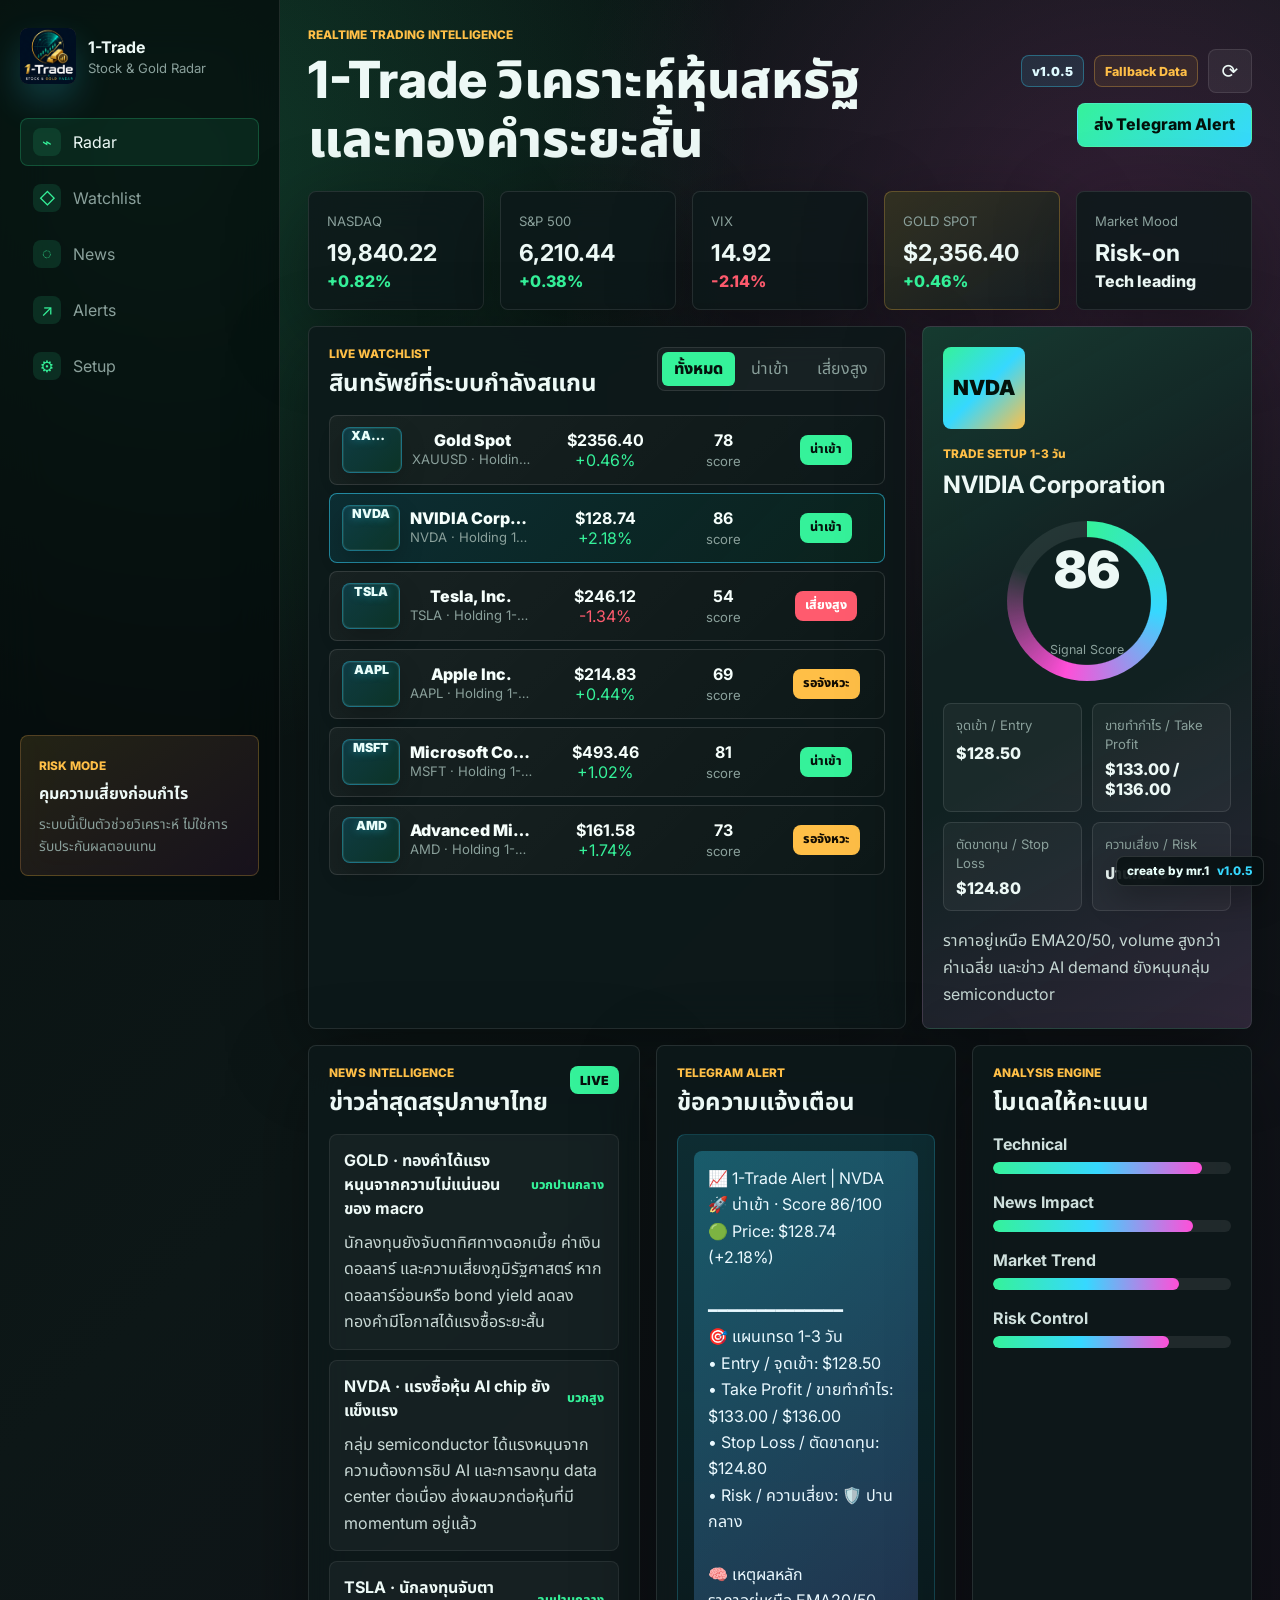
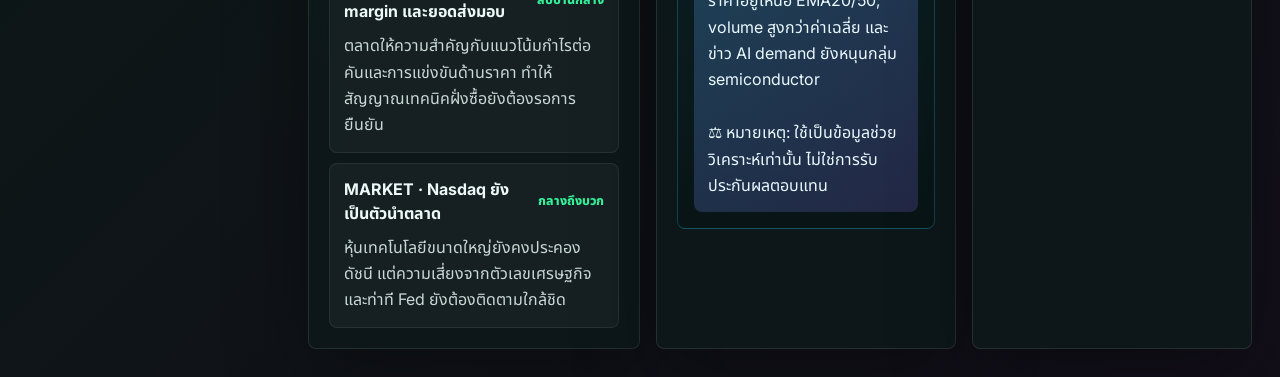
==== index.html @ d7522ea1 "Polish production telegram alerts" ====
<!doctype html>
<html lang="th">
  <head>
    <meta charset="utf-8">
    <meta name="viewport" content="width=device-width, initial-scale=1, viewport-fit=cover">
    <meta name="theme-color" content="#07100f">
    <meta name="apple-mobile-web-app-capable" content="yes">
    <meta name="apple-mobile-web-app-title" content="1-Trade">
    <meta name="apple-mobile-web-app-status-bar-style" content="black-translucent">
    <title>1-Trade Radar</title>
    <link rel="preconnect" href="https://fonts.googleapis.com">
    <link rel="preconnect" href="https://fonts.gstatic.com" crossorigin>
    <link href="https://fonts.googleapis.com/css2?family=Inter:wght@400;500;600;700;800&family=Noto+Sans+Thai:wght@400;500;600;700;800&display=swap" rel="stylesheet">
    <link rel="icon" type="image/png" href="./assets/1-trade-logo.png">
    <link rel="apple-touch-icon" href="./assets/1-trade-logo.png">
    <link rel="manifest" href="./manifest.webmanifest">
    <link rel="stylesheet" href="./styles.css">
  </head>
  <body>
    <div class="app-shell">
      <aside class="sidebar" aria-label="Main navigation">
        <div class="brand">
          <div class="brand-mark">
            <img src="./assets/1-trade-logo.png" alt="1-Trade Stock & Gold Radar logo">
          </div>
          <div>
            <strong>1-Trade</strong>
            <span>Stock & Gold Radar</span>
          </div>
        </div>

        <nav class="nav-list">
          <button class="nav-item active" type="button" title="Radar">
            <span class="nav-icon">⌁</span>
            <span>Radar</span>
          </button>
          <button class="nav-item" type="button" title="Watchlist">
            <span class="nav-icon">◇</span>
            <span>Watchlist</span>
          </button>
          <button class="nav-item" type="button" title="News">
            <span class="nav-icon">◌</span>
            <span>News</span>
          </button>
          <button class="nav-item" type="button" title="Telegram">
            <span class="nav-icon">↗</span>
            <span>Alerts</span>
          </button>
          <a class="nav-item" href="./settings.html" title="Backend Setup">
            <span class="nav-icon">⚙</span>
            <span>Setup</span>
          </a>
        </nav>

        <section class="risk-box" aria-label="Risk notice">
          <span>Risk Mode</span>
          <strong>คุมความเสี่ยงก่อนกำไร</strong>
          <p>ระบบนี้เป็นตัวช่วยวิเคราะห์ ไม่ใช่การรับประกันผลตอบแทน</p>
        </section>
      </aside>

      <main class="dashboard">
        <header class="topbar">
          <div>
            <p class="eyebrow">Realtime Trading Intelligence</p>
            <h1>1-Trade วิเคราะห์หุ้นสหรัฐและทองคำระยะสั้น</h1>
          </div>
          <div class="top-actions">
            <span class="version-pill" data-app-version>v1.0.5</span>
            <span class="data-mode" id="dataModeBadge">Loading Data</span>
            <button id="refreshButton" class="icon-button" type="button" title="รีเฟรชข้อมูล">⟳</button>
            <button id="telegramButton" class="primary-button" type="button">ส่ง Telegram Alert</button>
          </div>
        </header>

        <section class="market-strip" aria-label="Market overview">
          <article>
            <span>NASDAQ</span>
            <strong id="nasdaqValue">19,840.22</strong>
            <em class="up" id="nasdaqChange">+0.82%</em>
          </article>
          <article>
            <span>S&P 500</span>
            <strong id="spValue">6,210.44</strong>
            <em class="up" id="spChange">+0.38%</em>
          </article>
          <article>
            <span>VIX</span>
            <strong id="vixValue">14.92</strong>
            <em class="down" id="vixChange">-2.14%</em>
          </article>
          <article class="gold-card">
            <span>GOLD SPOT</span>
            <strong id="goldValue">$2,356.40</strong>
            <em class="up" id="goldChange">+0.46%</em>
          </article>
          <article>
            <span>Market Mood</span>
            <strong id="moodValue">Risk-on</strong>
            <em id="moodChange">Tech leading</em>
          </article>
        </section>

        <section class="workspace-grid">
          <section class="watch-panel" aria-label="US stock and gold watchlist">
            <div class="panel-heading">
              <div>
                <p class="eyebrow">Live Watchlist</p>
                <h2>สินทรัพย์ที่ระบบกำลังสแกน</h2>
              </div>
              <div class="segmented" role="group" aria-label="Filter stocks">
                <button class="active" type="button" data-filter="all">ทั้งหมด</button>
                <button type="button" data-filter="buy">น่าเข้า</button>
                <button type="button" data-filter="risk">เสี่ยงสูง</button>
              </div>
            </div>
            <div class="stock-table" id="stockTable"></div>
          </section>

          <aside class="signal-panel" aria-label="Selected trade setup">
            <div class="ticker-orb" id="selectedTicker">NVDA</div>
            <p class="eyebrow">Trade Setup 1-3 วัน</p>
            <h2 id="selectedName">NVIDIA Corporation</h2>
            <div class="score-ring" aria-label="Signal score">
              <span id="scoreValue">86</span>
              <small>Signal Score</small>
            </div>
            <dl class="setup-grid">
              <div>
                <dt>จุดเข้า / Entry</dt>
                <dd id="entryValue">$128.50</dd>
              </div>
              <div>
                <dt>ขายทำกำไร / Take Profit</dt>
                <dd id="targetValue">$133.00 / $136.00</dd>
              </div>
              <div>
                <dt>ตัดขาดทุน / Stop Loss</dt>
                <dd id="stopValue">$124.80</dd>
              </div>
              <div>
                <dt>ความเสี่ยง / Risk</dt>
                <dd id="riskValue">ปานกลาง</dd>
              </div>
            </dl>
            <p class="setup-reason" id="setupReason">ราคาอยู่เหนือ EMA20/50, volume สูงกว่าค่าเฉลี่ย และข่าว AI demand ยังหนุนกลุ่ม semiconductor</p>
          </aside>
        </section>

        <section class="insight-grid">
          <section class="news-panel" aria-label="Thai market news">
            <div class="panel-heading">
              <div>
                <p class="eyebrow">News Intelligence</p>
                <h2>ข่าวล่าสุดสรุปภาษาไทย</h2>
              </div>
              <span class="live-pill">LIVE</span>
            </div>
            <div id="newsFeed" class="news-feed"></div>
          </section>

          <section class="alert-panel" aria-label="Telegram alert preview">
            <div class="panel-heading">
              <div>
                <p class="eyebrow">Telegram Alert</p>
                <h2>ข้อความแจ้งเตือน</h2>
              </div>
            </div>
            <div class="phone-frame">
              <div class="telegram-bubble" id="telegramPreview"></div>
            </div>
          </section>

          <section class="engine-panel" aria-label="Analysis engine">
            <div class="panel-heading">
              <div>
                <p class="eyebrow">Analysis Engine</p>
                <h2>โมเดลให้คะแนน</h2>
              </div>
            </div>
            <div class="engine-bars">
              <label>
                Technical
                <span><i id="technicalBar"></i></span>
              </label>
              <label>
                News Impact
                <span><i id="newsBar"></i></span>
              </label>
              <label>
                Market Trend
                <span><i id="marketBar"></i></span>
              </label>
              <label>
                Risk Control
                <span><i id="riskBar"></i></span>
              </label>
            </div>
          </section>
        </section>

      </main>
    </div>

    <div class="toast" id="toast" role="status" aria-live="polite"></div>
    <div class="creator-credit" aria-label="System credit">
      <span data-created-by>create by mr.1</span>
      <span data-app-version>v1.0.5</span>
    </div>
    <script src="./system-meta.js"></script>
    <script src="./app.js"></script>
  </body>
</html>
---- styles.css ----
:root {
  --bg: #07100f;
  --panel: rgba(13, 25, 26, 0.86);
  --panel-strong: rgba(18, 34, 35, 0.94);
  --line: rgba(255, 255, 255, 0.1);
  --text: #edf9f6;
  --muted: #8aa09b;
  --green: #35f29a;
  --red: #ff5b6e;
  --amber: #ffbf47;
  --cyan: #36d8ff;
  --pink: #ff4fd8;
  --violet: #8d72ff;
  --orange: #ff7a45;
  --shadow: 0 24px 80px rgba(0, 0, 0, 0.38);
}

* {
  box-sizing: border-box;
}

html {
  min-height: 100%;
  background: var(--bg);
}

body {
  min-height: 100vh;
  margin: 0;
  padding-bottom: env(safe-area-inset-bottom);
  color: var(--text);
  font-family: "Inter", "Noto Sans Thai", system-ui, sans-serif;
  background:
    radial-gradient(circle at 12% 8%, rgba(53, 242, 154, 0.18), transparent 28%),
    radial-gradient(circle at 88% 12%, rgba(255, 79, 216, 0.16), transparent 28%),
    linear-gradient(135deg, #07100f 0%, #0d1717 45%, #130f1a 100%);
}

button {
  font: inherit;
}

.app-shell {
  display: grid;
  grid-template-columns: 280px minmax(0, 1fr);
  min-height: 100vh;
}

.sidebar {
  position: sticky;
  top: 0;
  height: 100vh;
  padding: 28px 20px;
  border-right: 1px solid var(--line);
  background: rgba(5, 12, 12, 0.72);
  backdrop-filter: blur(22px);
}

.brand {
  display: flex;
  align-items: center;
  gap: 12px;
  margin-bottom: 34px;
}

.brand-mark {
  display: block;
  width: 56px;
  height: 56px;
  border-radius: 8px;
  overflow: hidden;
  background: #001329;
  box-shadow: 0 16px 35px rgba(54, 216, 255, 0.2), inset 0 0 0 1px rgba(255, 191, 71, 0.25);
}

.brand-mark img {
  display: block;
  width: 100%;
  height: 100%;
  object-fit: cover;
  transform: scale(1.22);
}

.brand > div:not(.brand-mark) strong,
.brand > div:not(.brand-mark) span {
  display: block;
}

.brand > div:not(.brand-mark) span {
  margin-top: 3px;
  color: var(--muted);
  font-size: 0.82rem;
}

.nav-list {
  display: grid;
  gap: 8px;
}

.nav-item {
  display: flex;
  align-items: center;
  gap: 12px;
  width: 100%;
  min-height: 48px;
  padding: 0 12px;
  border: 1px solid transparent;
  border-radius: 8px;
  color: var(--muted);
  background: transparent;
  cursor: pointer;
  text-decoration: none;
}

.nav-item.active,
.nav-item:hover {
  color: var(--text);
  border-color: rgba(53, 242, 154, 0.22);
  background: rgba(53, 242, 154, 0.08);
}

.nav-icon {
  display: grid;
  place-items: center;
  width: 28px;
  height: 28px;
  border-radius: 8px;
  color: var(--green);
  background: rgba(53, 242, 154, 0.12);
}

.risk-box {
  position: absolute;
  left: 20px;
  right: 20px;
  bottom: 24px;
  padding: 18px;
  border: 1px solid rgba(255, 191, 71, 0.24);
  border-radius: 8px;
  background: linear-gradient(145deg, rgba(255, 191, 71, 0.12), rgba(255, 79, 216, 0.08));
}

.risk-box span,
.eyebrow {
  color: var(--amber);
  font-size: 0.74rem;
  font-weight: 800;
  letter-spacing: 0;
  text-transform: uppercase;
}

.risk-box strong {
  display: block;
  margin: 8px 0;
}

.risk-box p {
  margin: 0;
  color: var(--muted);
  font-size: 0.86rem;
  line-height: 1.55;
}

.dashboard {
  padding: 28px;
  padding-bottom: calc(28px + env(safe-area-inset-bottom));
}

.topbar {
  display: flex;
  align-items: center;
  justify-content: space-between;
  gap: 20px;
  margin-bottom: 22px;
}

.topbar h1,
.panel-heading h2,
.signal-panel h2 {
  margin: 0;
  line-height: 1.16;
}

.topbar h1 {
  max-width: 780px;
  font-size: clamp(1.7rem, 4vw, 3.4rem);
  font-weight: 800;
}

.eyebrow {
  margin: 0 0 8px;
}

.top-actions {
  display: flex;
  align-items: center;
  gap: 10px;
  flex-wrap: wrap;
  justify-content: flex-end;
}

.icon-button,
.primary-button,
.ghost-button {
  min-height: 44px;
  border: 1px solid var(--line);
  border-radius: 8px;
  color: var(--text);
  background: rgba(255, 255, 255, 0.06);
  cursor: pointer;
}

.icon-button {
  width: 44px;
  font-size: 1.25rem;
}

.primary-button {
  display: inline-flex;
  align-items: center;
  justify-content: center;
  padding: 0 16px;
  color: #03110b;
  font-weight: 800;
  background: linear-gradient(135deg, var(--green), var(--cyan));
  text-decoration: none;
}

.ghost-button {
  padding: 0 14px;
}

.ghost-button:hover {
  border-color: rgba(54, 216, 255, 0.35);
  background: rgba(54, 216, 255, 0.08);
}

.ghost-button.danger:hover {
  border-color: rgba(255, 91, 110, 0.38);
  background: rgba(255, 91, 110, 0.08);
}

.data-mode {
  display: inline-flex;
  align-items: center;
  min-height: 32px;
  padding: 0 10px;
  border: 1px solid rgba(255, 191, 71, 0.3);
  border-radius: 8px;
  color: var(--amber);
  font-size: 0.78rem;
  font-weight: 800;
  background: rgba(255, 191, 71, 0.08);
}

.data-mode.ready {
  border-color: rgba(53, 242, 154, 0.36);
  color: var(--green);
  background: rgba(53, 242, 154, 0.1);
}

.version-pill {
  display: inline-flex;
  align-items: center;
  min-height: 32px;
  padding: 0 10px;
  border: 1px solid rgba(54, 216, 255, 0.34);
  border-radius: 8px;
  color: #dffaff;
  font-size: 0.78rem;
  font-weight: 900;
  background: rgba(54, 216, 255, 0.1);
}

.market-strip,
.workspace-grid,
.insight-grid {
  display: grid;
  gap: 16px;
}

.market-strip {
  grid-template-columns: repeat(5, minmax(0, 1fr));
  margin-bottom: 16px;
}

.market-strip article,
.watch-panel,
.signal-panel,
.news-panel,
.alert-panel,
.engine-panel,
.settings-panel,
.settings-card {
  border: 1px solid var(--line);
  border-radius: 8px;
  background: var(--panel);
  box-shadow: var(--shadow);
  backdrop-filter: blur(20px);
}

.market-strip article {
  min-height: 104px;
  padding: 18px;
  overflow: hidden;
}

.market-strip .gold-card {
  border-color: rgba(255, 191, 71, 0.28);
  background:
    linear-gradient(145deg, rgba(255, 191, 71, 0.14), rgba(255, 255, 255, 0.03)),
    var(--panel);
}

.market-strip span,
.stock-meta,
.setup-grid dt {
  color: var(--muted);
  font-size: 0.82rem;
}

.market-strip strong {
  display: block;
  margin: 9px 0 4px;
  font-size: 1.45rem;
}

.market-strip em {
  font-style: normal;
  font-weight: 800;
}

.up {
  color: var(--green);
}

.down {
  color: var(--red);
}

.flat {
  color: var(--amber);
}

.workspace-grid {
  grid-template-columns: minmax(0, 1.55fr) minmax(330px, 0.7fr);
  margin-bottom: 16px;
}

.watch-panel,
.signal-panel,
.news-panel,
.alert-panel,
.engine-panel,
.settings-panel,
.settings-card {
  padding: 20px;
}

.panel-heading {
  display: flex;
  align-items: flex-start;
  justify-content: space-between;
  gap: 16px;
  margin-bottom: 18px;
}

.segmented {
  display: flex;
  gap: 4px;
  padding: 4px;
  border: 1px solid var(--line);
  border-radius: 8px;
  background: rgba(255, 255, 255, 0.04);
}

.segmented button {
  min-height: 34px;
  padding: 0 12px;
  border: 0;
  border-radius: 6px;
  color: var(--muted);
  background: transparent;
  cursor: pointer;
}

.segmented button.active {
  color: #04110c;
  font-weight: 800;
  background: var(--green);
}

.stock-table {
  display: grid;
  gap: 8px;
}

.stock-row {
  display: grid;
  grid-template-columns: minmax(0, 1fr) 122px 90px 92px;
  align-items: center;
  gap: 12px;
  min-height: 70px;
  padding: 10px 12px;
  border: 1px solid rgba(255, 255, 255, 0.12);
  border-radius: 8px;
  color: var(--text);
  background:
    linear-gradient(135deg, rgba(255, 255, 255, 0.065), rgba(255, 255, 255, 0.025)),
    rgba(7, 18, 18, 0.78);
  cursor: pointer;
}

.stock-row.active,
.stock-row:hover {
  border-color: rgba(54, 216, 255, 0.55);
  background:
    linear-gradient(135deg, rgba(54, 216, 255, 0.14), rgba(53, 242, 154, 0.075)),
    rgba(7, 18, 18, 0.9);
}

.stock-title {
  display: flex;
  align-items: center;
  gap: 10px;
  min-width: 0;
}

.ticker-chip {
  display: grid;
  place-items: center;
  min-width: 58px;
  height: 46px;
  padding: 0 8px;
  border-radius: 8px;
  border: 1px solid rgba(54, 216, 255, 0.36);
  color: #eafffb;
  font-size: 0.78rem;
  font-weight: 900;
  background:
    linear-gradient(135deg, rgba(54, 216, 255, 0.22), rgba(53, 242, 154, 0.16)),
    rgba(4, 14, 15, 0.9);
  box-shadow: inset 0 0 0 1px rgba(255, 255, 255, 0.08), 0 10px 24px rgba(0, 0, 0, 0.2);
  text-shadow: 0 1px 8px rgba(54, 216, 255, 0.36);
}

.stock-title strong,
.stock-title span {
  display: block;
  overflow: hidden;
  text-overflow: ellipsis;
  white-space: nowrap;
}

.stock-title strong,
.price-cell strong,
.score-cell strong {
  color: #f6fffc;
}

.stock-title strong {
  font-weight: 850;
}

.price-cell strong,
.score-cell strong {
  display: block;
}

.signal-badge {
  display: inline-flex;
  align-items: center;
  justify-content: center;
  min-height: 30px;
  padding: 0 10px;
  border-radius: 8px;
  font-size: 0.78rem;
  font-weight: 800;
}

.signal-buy {
  color: #05120c;
  background: var(--green);
}

.signal-watch {
  color: #130d03;
  background: var(--amber);
}

.signal-risk {
  color: #fff;
  background: var(--red);
}

.signal-panel {
  position: relative;
  overflow: hidden;
  background:
    linear-gradient(150deg, rgba(53, 242, 154, 0.12), transparent 38%),
    linear-gradient(330deg, rgba(255, 79, 216, 0.13), transparent 45%),
    var(--panel-strong);
}

.ticker-orb {
  display: grid;
  place-items: center;
  width: 82px;
  height: 82px;
  margin-bottom: 16px;
  border-radius: 8px;
  color: #03110b;
  font-size: 1.3rem;
  font-weight: 900;
  background: linear-gradient(135deg, var(--green), var(--cyan), var(--amber));
}

.score-ring {
  display: grid;
  place-items: center;
  width: 160px;
  height: 160px;
  margin: 22px auto;
  border-radius: 50%;
  background:
    radial-gradient(circle at center, #0f2020 0 56%, transparent 57%),
    conic-gradient(var(--green), var(--cyan), var(--pink), rgba(255, 255, 255, 0.08) 82%);
}

.score-ring span {
  font-size: 3.2rem;
  font-weight: 900;
  line-height: 1;
}

.score-ring small {
  color: var(--muted);
  font-size: 0.78rem;
}

.setup-grid {
  display: grid;
  grid-template-columns: 1fr 1fr;
  gap: 10px;
  margin: 0;
}

.setup-grid div {
  min-height: 82px;
  padding: 12px;
  border: 1px solid var(--line);
  border-radius: 8px;
  background: rgba(255, 255, 255, 0.045);
}

.setup-grid dd {
  margin: 7px 0 0;
  font-weight: 800;
}

.setup-reason {
  margin: 16px 0 0;
  color: #c5d7d3;
  line-height: 1.7;
}

.insight-grid {
  grid-template-columns: minmax(0, 1.15fr) minmax(300px, 0.75fr) minmax(280px, 0.65fr);
}

.live-pill {
  display: inline-flex;
  align-items: center;
  justify-content: center;
  min-height: 28px;
  padding: 0 10px;
  border-radius: 8px;
  color: #06110d;
  font-size: 0.78rem;
  font-weight: 900;
  background: var(--green);
}

.news-feed {
  display: grid;
  gap: 10px;
}

.news-item {
  padding: 14px;
  border: 1px solid rgba(255, 255, 255, 0.08);
  border-radius: 8px;
  background: rgba(255, 255, 255, 0.04);
}

.news-item header {
  display: flex;
  align-items: center;
  justify-content: space-between;
  gap: 12px;
  margin-bottom: 8px;
}

.news-item strong {
  color: var(--text);
}

.news-item p {
  margin: 0;
  color: #c9d9d6;
  line-height: 1.65;
}

.impact {
  white-space: nowrap;
  color: var(--green);
  font-size: 0.78rem;
  font-weight: 800;
}

.phone-frame {
  min-height: 294px;
  padding: 16px;
  border: 1px solid rgba(54, 216, 255, 0.22);
  border-radius: 8px;
  background:
    linear-gradient(180deg, rgba(54, 216, 255, 0.12), transparent),
    #081416;
}

.telegram-bubble {
  padding: 14px;
  border-radius: 8px;
  color: #eaf9ff;
  line-height: 1.65;
  white-space: pre-line;
  background: linear-gradient(135deg, rgba(54, 216, 255, 0.28), rgba(141, 114, 255, 0.2));
}

.engine-bars {
  display: grid;
  gap: 18px;
}

.engine-bars label {
  display: grid;
  gap: 8px;
  color: #cfe0dd;
  font-weight: 700;
}

.engine-bars span {
  display: block;
  height: 12px;
  overflow: hidden;
  border-radius: 8px;
  background: rgba(255, 255, 255, 0.08);
}

.engine-bars i {
  display: block;
  width: 60%;
  height: 100%;
  border-radius: inherit;
  background: linear-gradient(90deg, var(--green), var(--cyan), var(--pink));
  transition: width 260ms ease;
}

.toast {
  position: fixed;
  right: 24px;
  bottom: 24px;
  max-width: min(420px, calc(100vw - 48px));
  padding: 14px 16px;
  border: 1px solid rgba(53, 242, 154, 0.32);
  border-radius: 8px;
  color: var(--text);
  background: rgba(10, 24, 22, 0.96);
  box-shadow: var(--shadow);
  transform: translateY(24px);
  opacity: 0;
  pointer-events: none;
  transition: 220ms ease;
}

.toast.show {
  transform: translateY(0);
  opacity: 1;
}

.creator-credit {
  position: fixed;
  right: 16px;
  bottom: 14px;
  z-index: 30;
  display: flex;
  align-items: center;
  gap: 8px;
  min-height: 30px;
  padding: 6px 10px;
  border: 1px solid rgba(255, 255, 255, 0.14);
  border-radius: 8px;
  color: #e9fffa;
  font-size: 0.74rem;
  font-weight: 800;
  background: rgba(5, 14, 15, 0.84);
  box-shadow: 0 12px 32px rgba(0, 0, 0, 0.3);
  backdrop-filter: blur(14px);
}

.creator-credit span + span {
  color: var(--cyan);
}

.settings-panel {
  margin-top: 16px;
}

.release-panel {
  margin-top: 16px;
  padding: 20px;
  border: 1px solid var(--line);
  border-radius: 8px;
  background: var(--panel);
  box-shadow: var(--shadow);
  backdrop-filter: blur(20px);
}

.settings-grid {
  display: grid;
  grid-template-columns: minmax(280px, 0.9fr) minmax(320px, 1fr) minmax(280px, 0.8fr);
  gap: 16px;
}

.release-list {
  display: grid;
  gap: 12px;
}

.release-item {
  padding: 14px;
  border: 1px solid rgba(255, 255, 255, 0.1);
  border-radius: 8px;
  background:
    linear-gradient(135deg, rgba(54, 216, 255, 0.08), rgba(53, 242, 154, 0.04)),
    rgba(255, 255, 255, 0.035);
}

.release-item header {
  display: grid;
  grid-template-columns: auto minmax(0, 1fr) auto;
  align-items: center;
  gap: 10px;
  margin-bottom: 10px;
}

.release-item header span {
  display: inline-flex;
  align-items: center;
  min-height: 28px;
  padding: 0 9px;
  border-radius: 8px;
  color: #03110b;
  font-size: 0.78rem;
  font-weight: 900;
  background: var(--green);
}

.release-item header strong {
  color: var(--text);
}

.release-item time {
  color: var(--muted);
  font-size: 0.82rem;
}

.release-item ul {
  display: grid;
  gap: 6px;
  margin: 0;
  padding-left: 18px;
  color: #d7e8e4;
  line-height: 1.55;
}

.settings-card {
  display: grid;
  align-content: start;
  gap: 14px;
  box-shadow: none;
  background: rgba(255, 255, 255, 0.035);
}

.settings-title {
  display: flex;
  align-items: center;
  gap: 12px;
}

.settings-icon {
  display: grid;
  place-items: center;
  width: 42px;
  height: 42px;
  flex: 0 0 auto;
  border-radius: 8px;
  color: #03110b;
  font-weight: 900;
  background: linear-gradient(135deg, var(--amber), var(--green), var(--cyan));
}

.settings-title h3 {
  margin: 0;
  font-size: 1.05rem;
}

.settings-title p,
.settings-note {
  margin: 4px 0 0;
  color: var(--muted);
  font-size: 0.86rem;
  line-height: 1.55;
}

.secret-list {
  display: grid;
  gap: 8px;
  padding: 12px;
  border: 1px solid rgba(54, 216, 255, 0.2);
  border-radius: 8px;
  background: rgba(54, 216, 255, 0.055);
}

.secret-list strong {
  color: #e7fbff;
  font-size: 0.88rem;
}

.secret-list code {
  display: block;
  width: 100%;
  padding: 8px 10px;
  border-radius: 6px;
  color: var(--green);
  font: 800 0.82rem ui-monospace, SFMono-Regular, Menlo, Monaco, Consolas, monospace;
  overflow-wrap: anywhere;
  background: rgba(2, 10, 11, 0.72);
}

.settings-card label {
  display: grid;
  gap: 8px;
  color: #d5e4e1;
  font-size: 0.86rem;
  font-weight: 700;
}

.settings-card input,
.settings-card select {
  width: 100%;
  min-height: 44px;
  padding: 0 12px;
  border: 1px solid rgba(255, 255, 255, 0.12);
  border-radius: 8px;
  color: var(--text);
  font: inherit;
  background: rgba(3, 13, 13, 0.72);
  outline: none;
}

.settings-card input:focus,
.settings-card select:focus {
  border-color: rgba(53, 242, 154, 0.55);
  box-shadow: 0 0 0 3px rgba(53, 242, 154, 0.12);
}

.button-row {
  display: flex;
  gap: 10px;
  flex-wrap: wrap;
}

.status-list {
  display: grid;
  gap: 10px;
}

.status-list div {
  display: flex;
  align-items: center;
  justify-content: space-between;
  gap: 12px;
  min-height: 48px;
  padding: 10px 12px;
  border: 1px solid rgba(255, 255, 255, 0.08);
  border-radius: 8px;
  background: rgba(255, 255, 255, 0.035);
}

.status-list span {
  color: var(--muted);
  font-size: 0.84rem;
}

.status-list strong.ready {
  color: var(--green);
}

.status-list strong.warning {
  color: var(--amber);
}

@media (max-width: 1180px) {
  .app-shell {
    grid-template-columns: 92px minmax(0, 1fr);
  }

  .brand div:not(.brand-mark),
  .nav-item span:last-child,
  .risk-box {
    display: none;
  }

  .sidebar {
    padding: 22px;
  }

  .market-strip,
  .insight-grid,
  .settings-grid {
    grid-template-columns: repeat(2, minmax(0, 1fr));
  }

  .news-panel,
  .status-card {
    grid-column: 1 / -1;
  }
}

@media (max-width: 860px) {
  .app-shell {
    display: block;
  }

  .sidebar {
    position: static;
    display: flex;
    align-items: center;
    justify-content: space-between;
    height: auto;
    padding: 14px;
    border-right: 0;
    border-bottom: 1px solid var(--line);
  }

  .brand {
    margin: 0;
  }

  .brand div:not(.brand-mark) {
    display: block;
  }

  .nav-list {
    display: flex;
  }

  .nav-item {
    width: 42px;
    min-height: 42px;
    padding: 0;
    justify-content: center;
  }

  .dashboard {
    padding: 18px;
  }

  .topbar,
  .panel-heading {
    display: grid;
  }

  .top-actions {
    justify-content: flex-start;
  }

  .market-strip,
  .workspace-grid,
  .insight-grid,
  .settings-grid {
    grid-template-columns: 1fr;
  }

  .stock-row {
    grid-template-columns: 1fr 90px;
  }

  .stock-row .score-cell,
  .stock-row .signal-cell {
    display: none;
  }

  .creator-credit {
    right: 10px;
    bottom: 10px;
  }
}

@media (max-width: 520px) {
  .brand div:not(.brand-mark) {
    display: none;
  }

  .setup-grid {
    grid-template-columns: 1fr;
  }

  .segmented {
    width: 100%;
  }

  .segmented button {
    flex: 1;
    padding: 0 8px;
  }

  .release-item header {
    grid-template-columns: 1fr;
    align-items: start;
  }
}
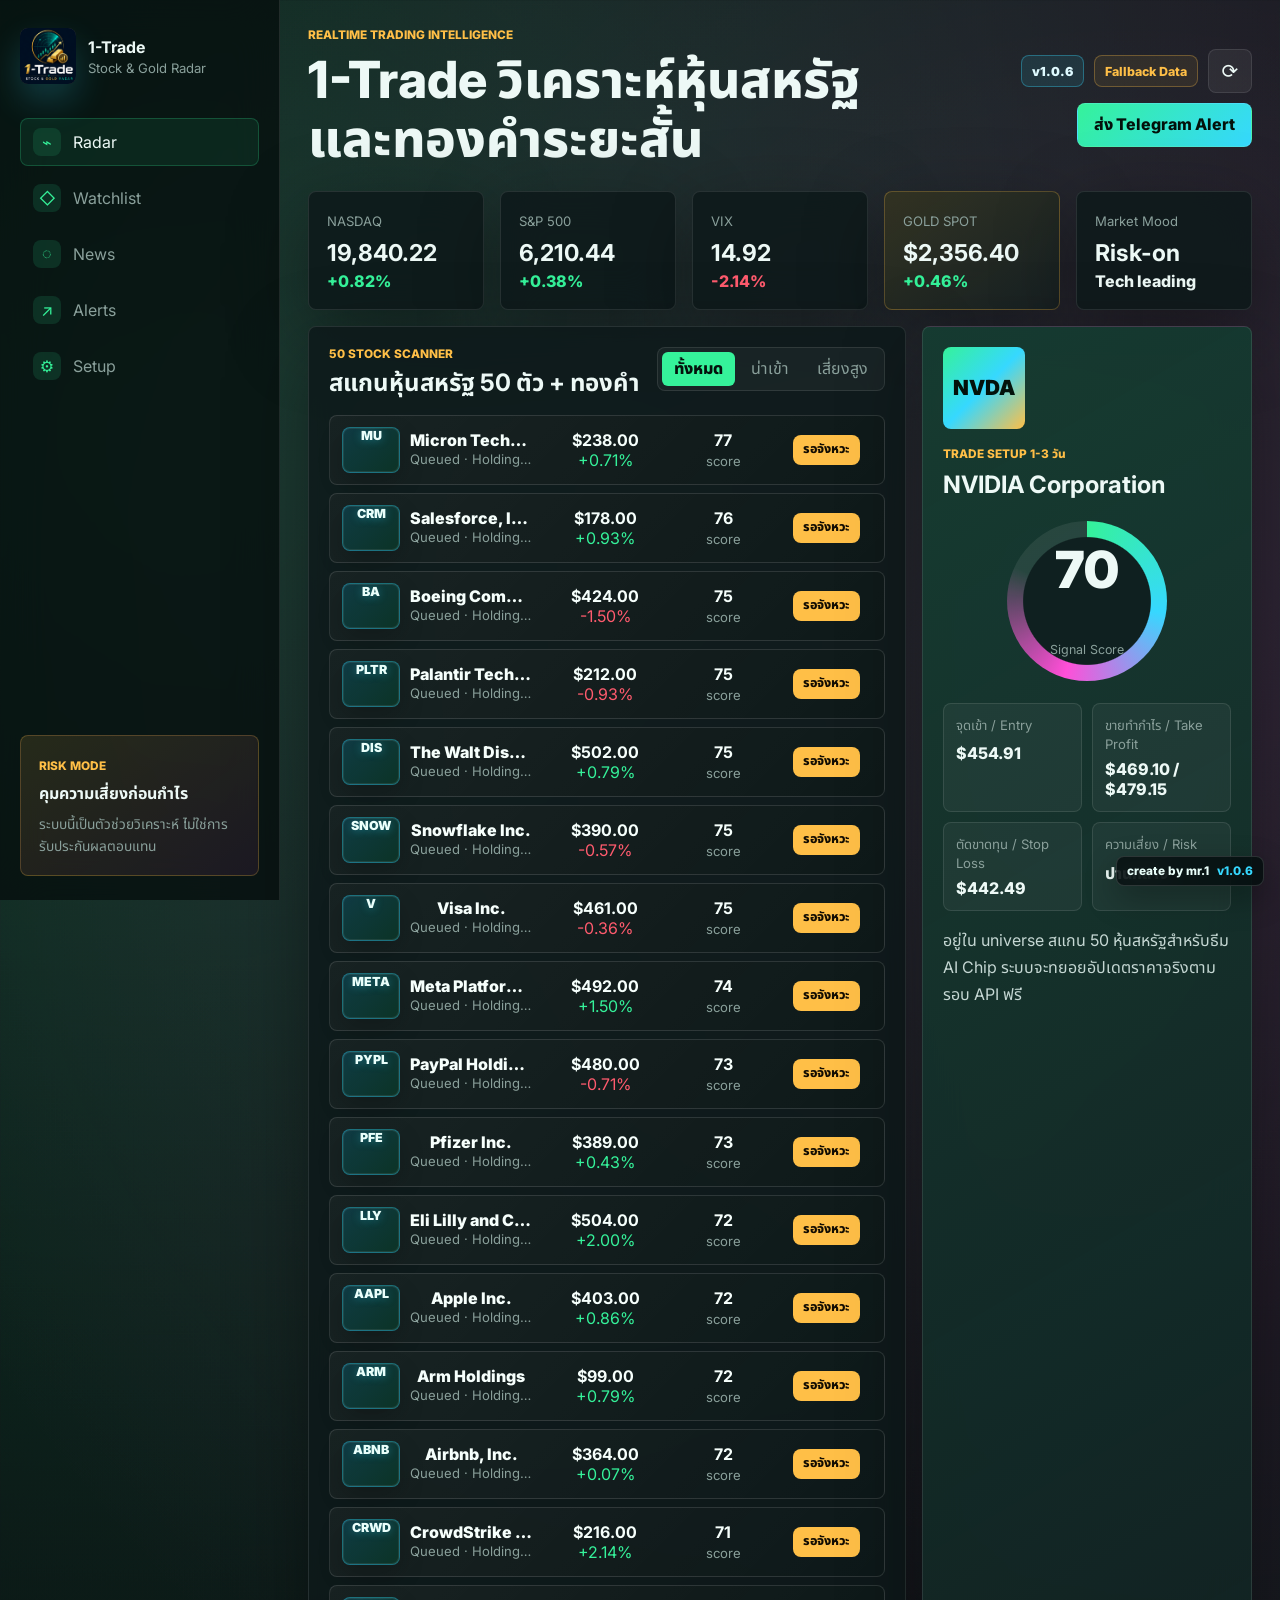
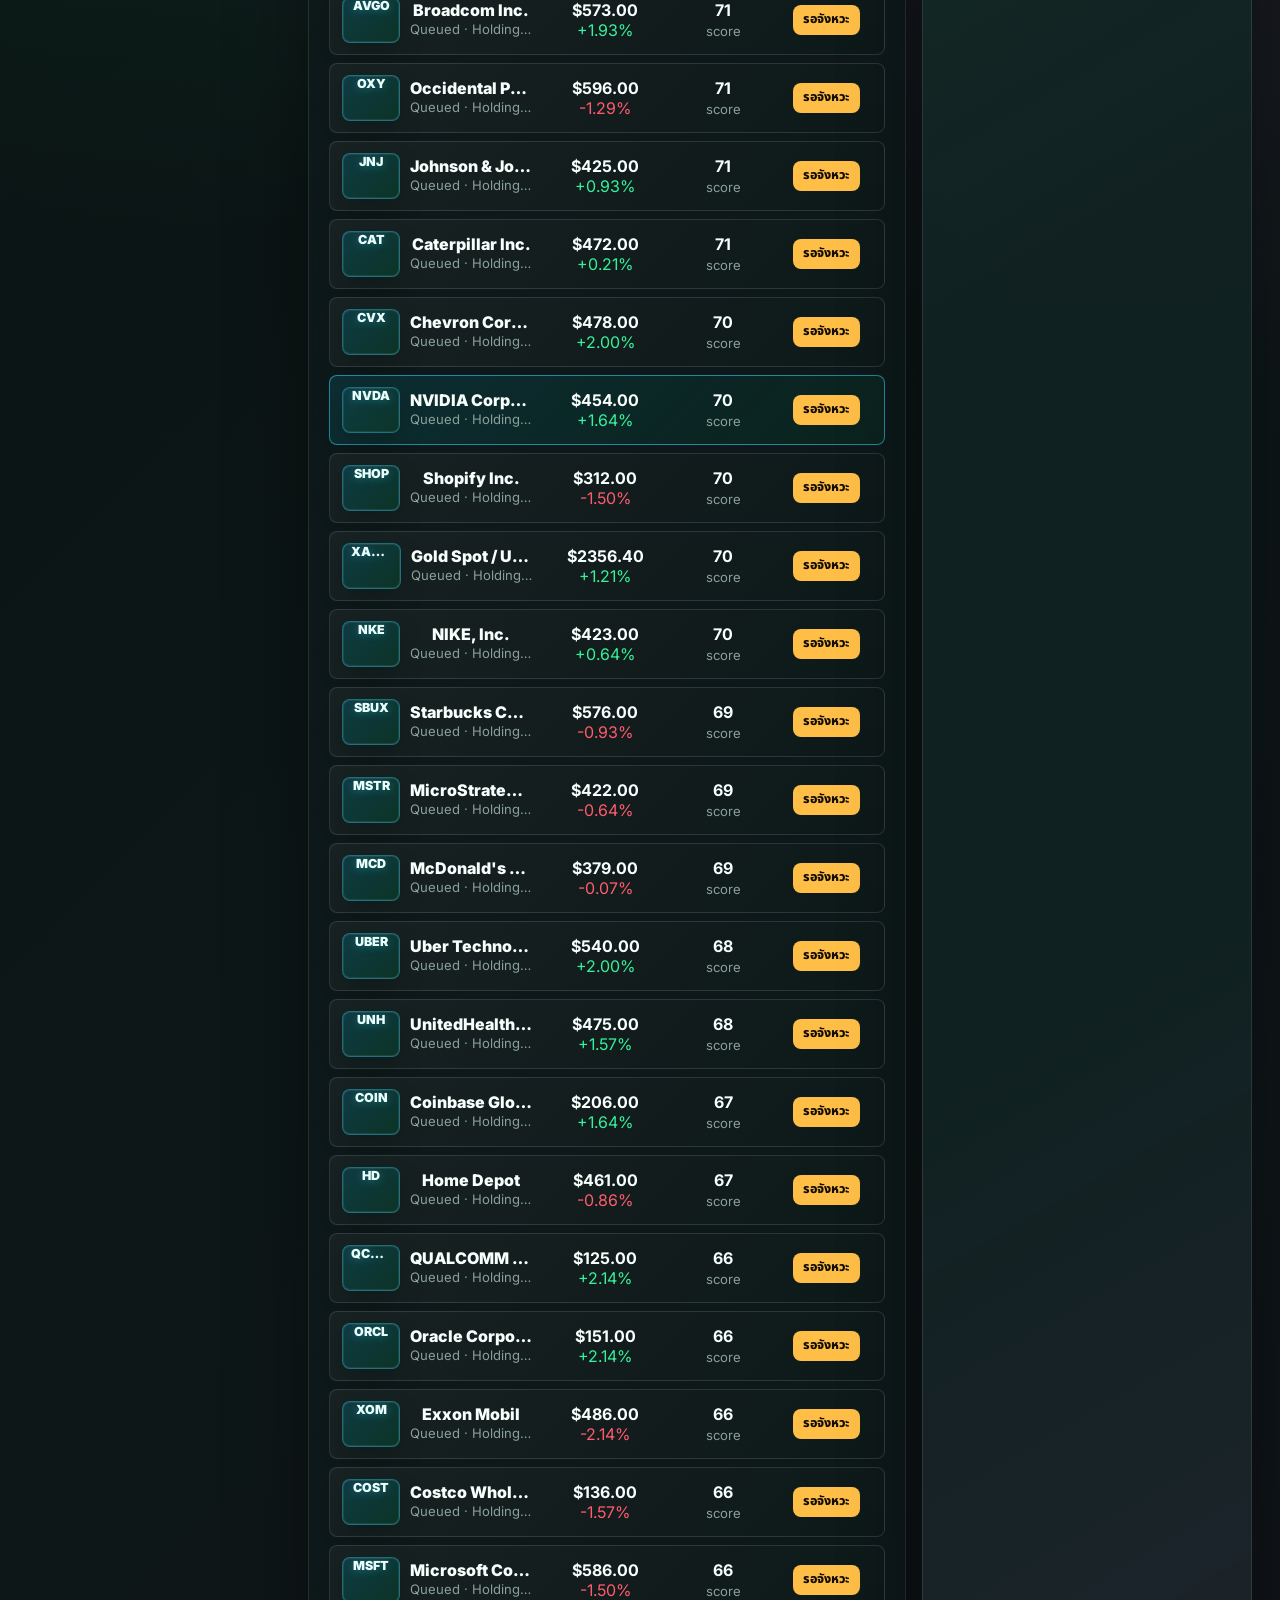
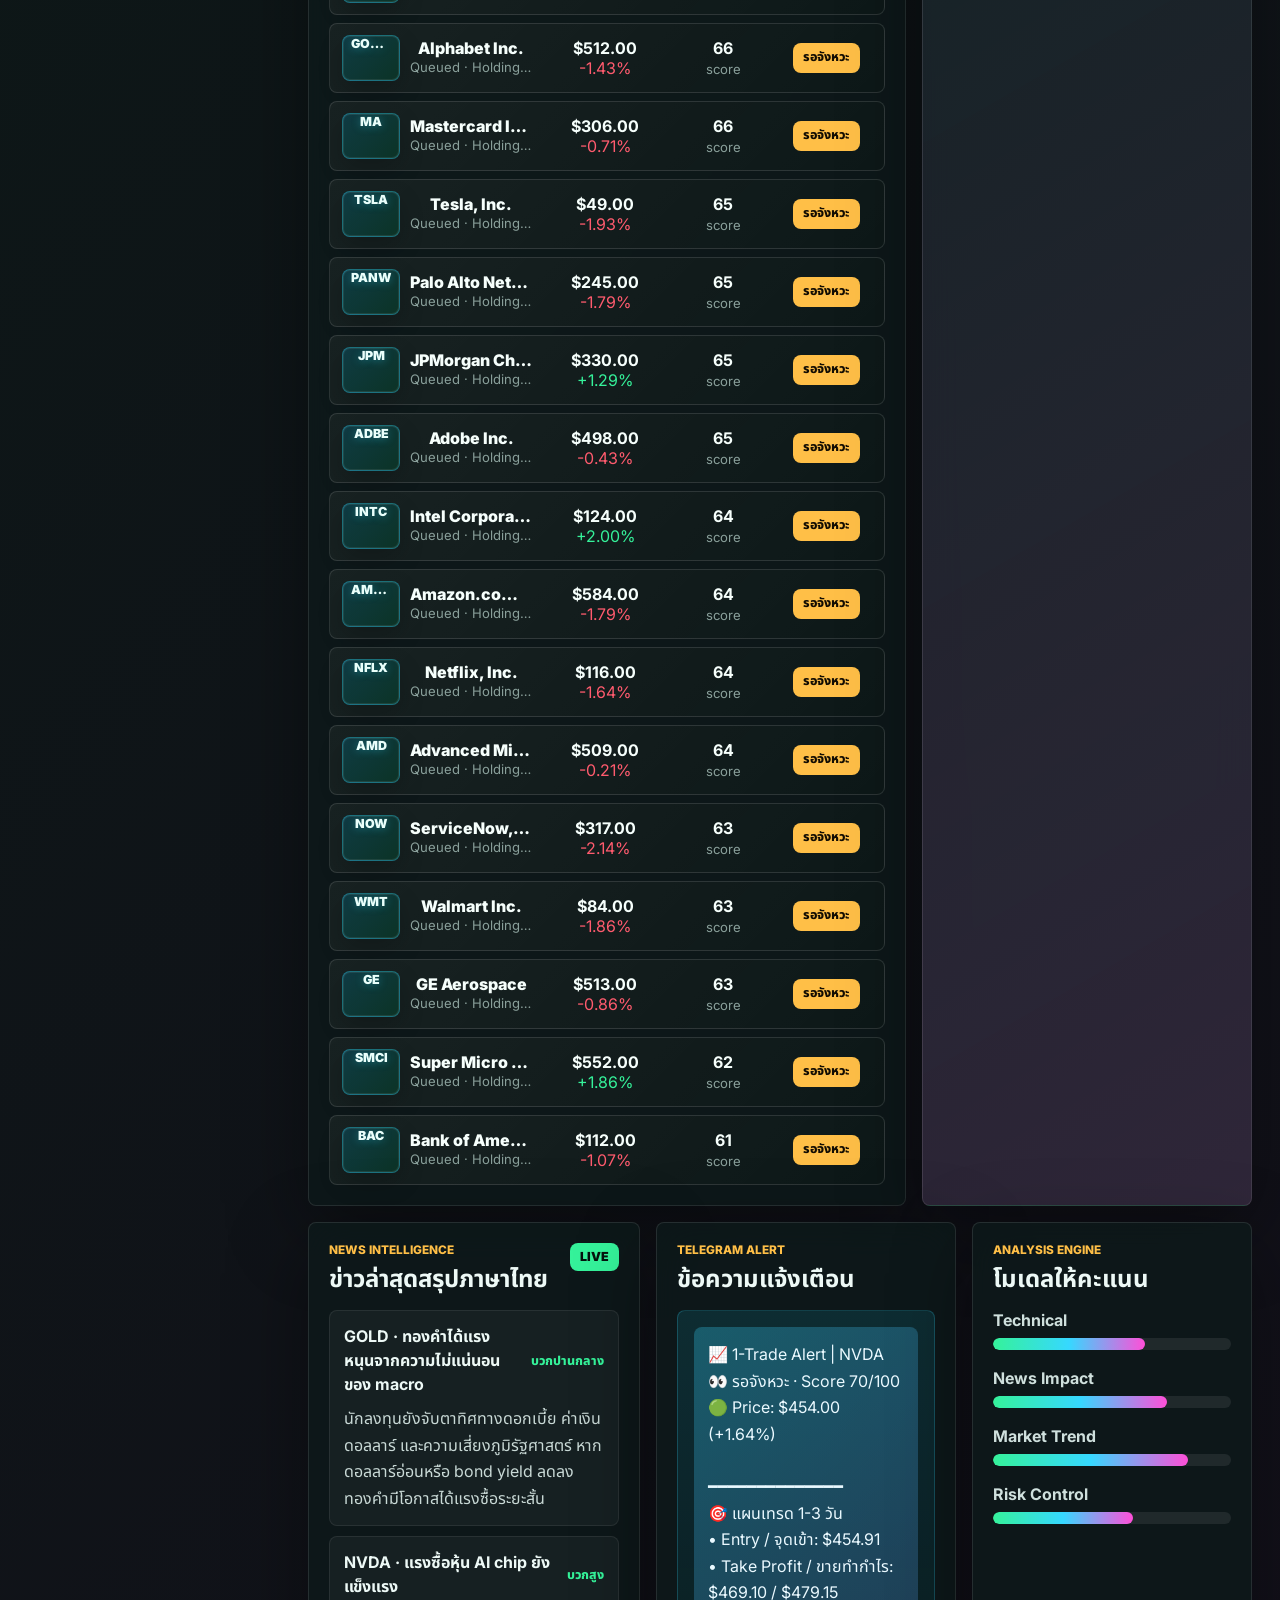
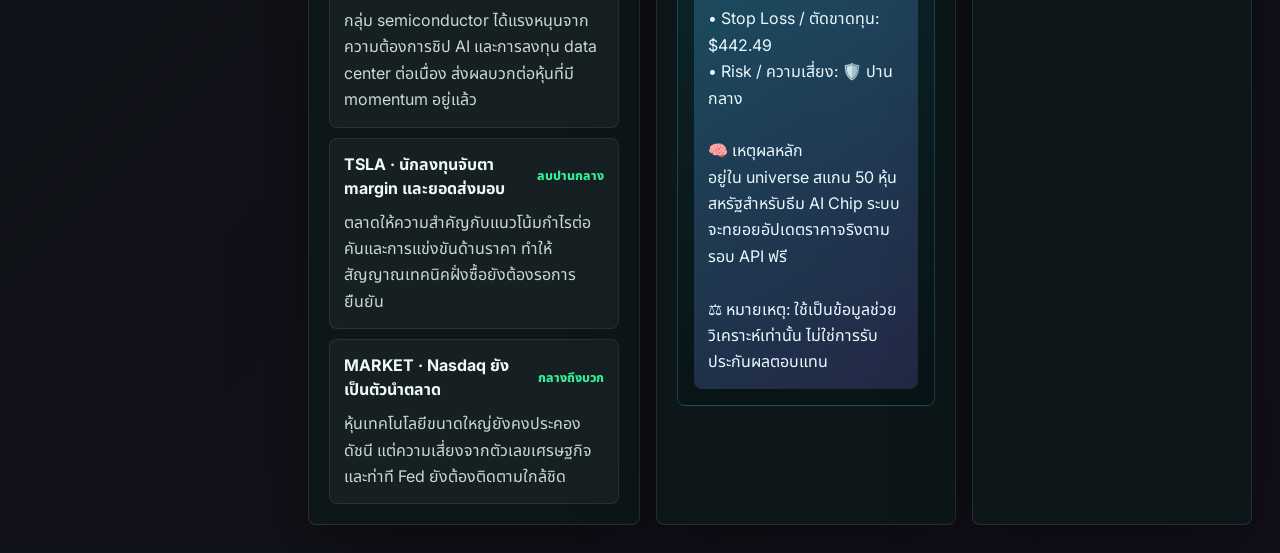
==== commit 6dd9ce8f: "Add 50 stock scanner batching" ====
--- a/index.html
+++ b/index.html
@@ -66,7 +66,7 @@
             <h1>1-Trade วิเคราะห์หุ้นสหรัฐและทองคำระยะสั้น</h1>
           </div>
           <div class="top-actions">
-            <span class="version-pill" data-app-version>v1.0.5</span>
+            <span class="version-pill" data-app-version>v1.0.6</span>
             <span class="data-mode" id="dataModeBadge">Loading Data</span>
             <button id="refreshButton" class="icon-button" type="button" title="รีเฟรชข้อมูล">⟳</button>
             <button id="telegramButton" class="primary-button" type="button">ส่ง Telegram Alert</button>
@@ -105,8 +105,8 @@
           <section class="watch-panel" aria-label="US stock and gold watchlist">
             <div class="panel-heading">
               <div>
-                <p class="eyebrow">Live Watchlist</p>
-                <h2>สินทรัพย์ที่ระบบกำลังสแกน</h2>
+                <p class="eyebrow">50 Stock Scanner</p>
+                <h2>สแกนหุ้นสหรัฐ 50 ตัว + ทองคำ</h2>
               </div>
               <div class="segmented" role="group" aria-label="Filter stocks">
                 <button class="active" type="button" data-filter="all">ทั้งหมด</button>
@@ -205,7 +205,7 @@
     <div class="toast" id="toast" role="status" aria-live="polite"></div>
     <div class="creator-credit" aria-label="System credit">
       <span data-created-by>create by mr.1</span>
-      <span data-app-version>v1.0.5</span>
+      <span data-app-version>v1.0.6</span>
     </div>
     <script src="./system-meta.js"></script>
     <script src="./app.js"></script>
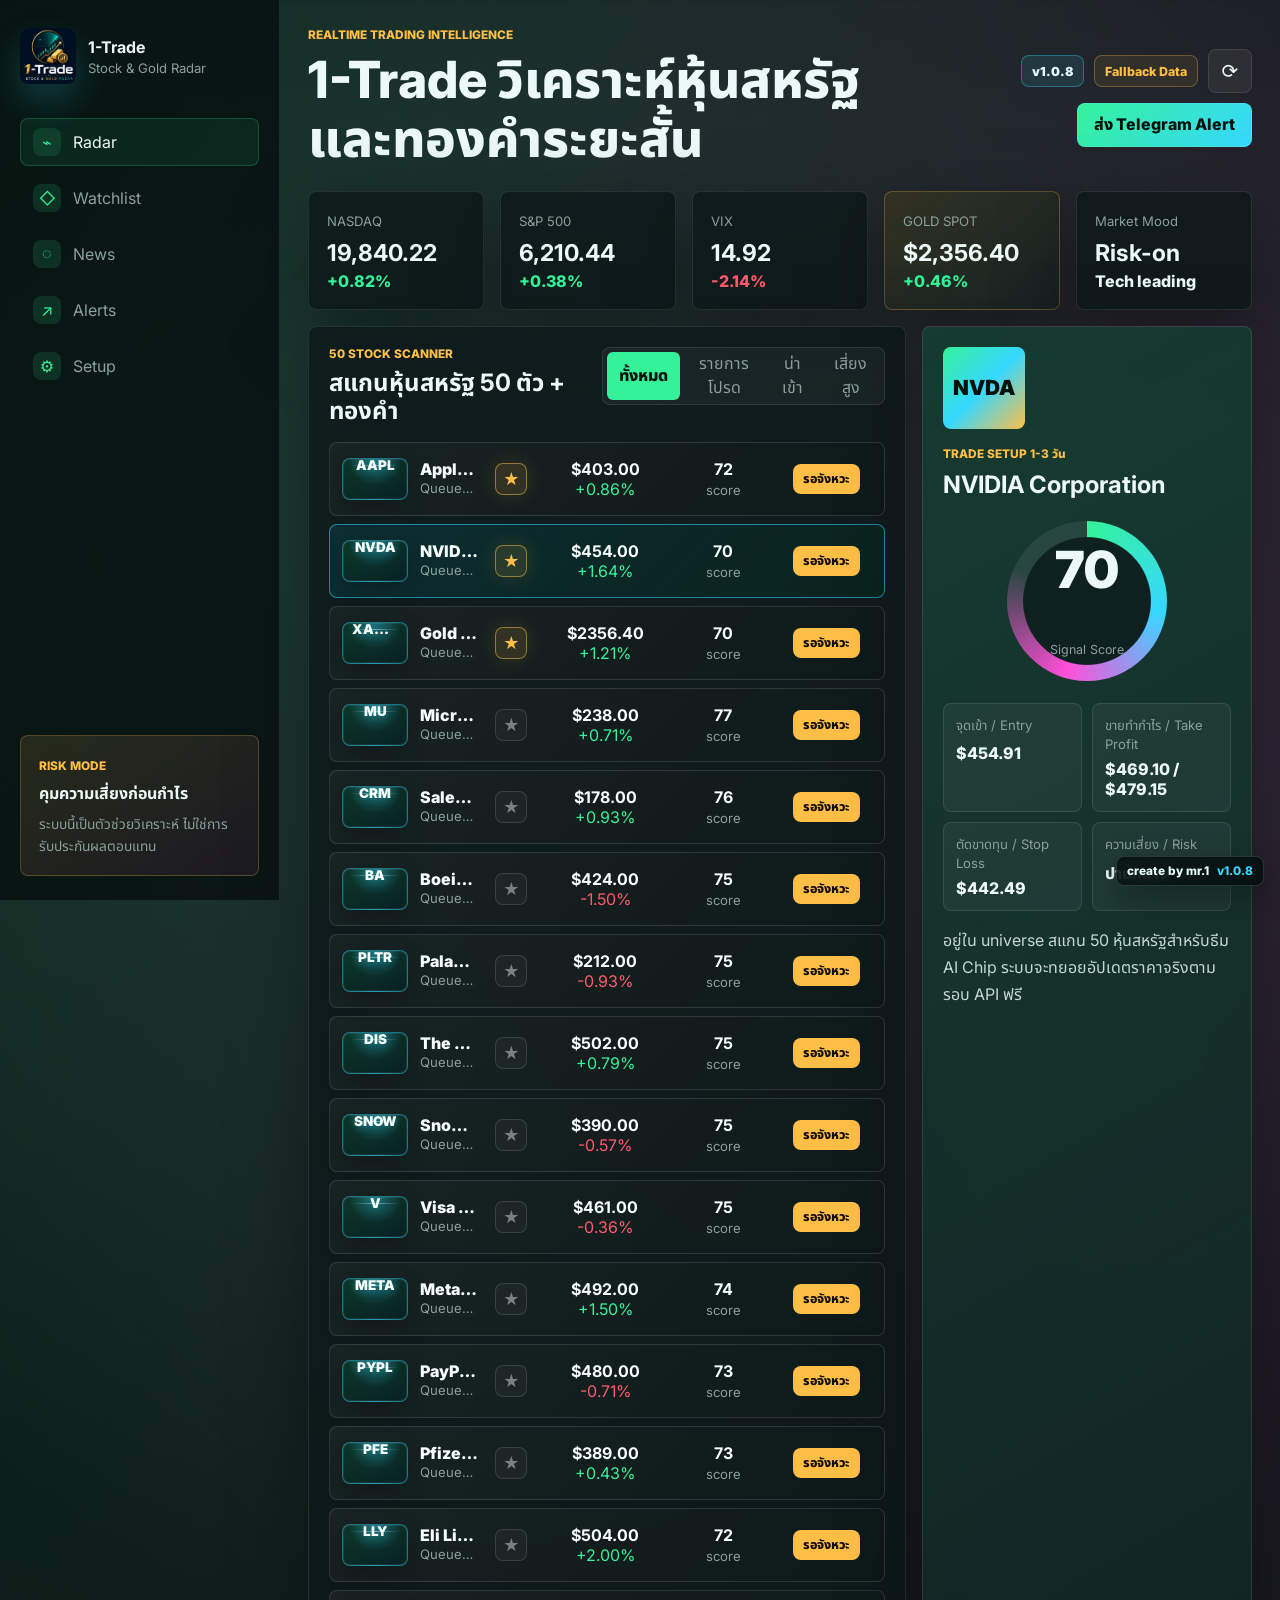
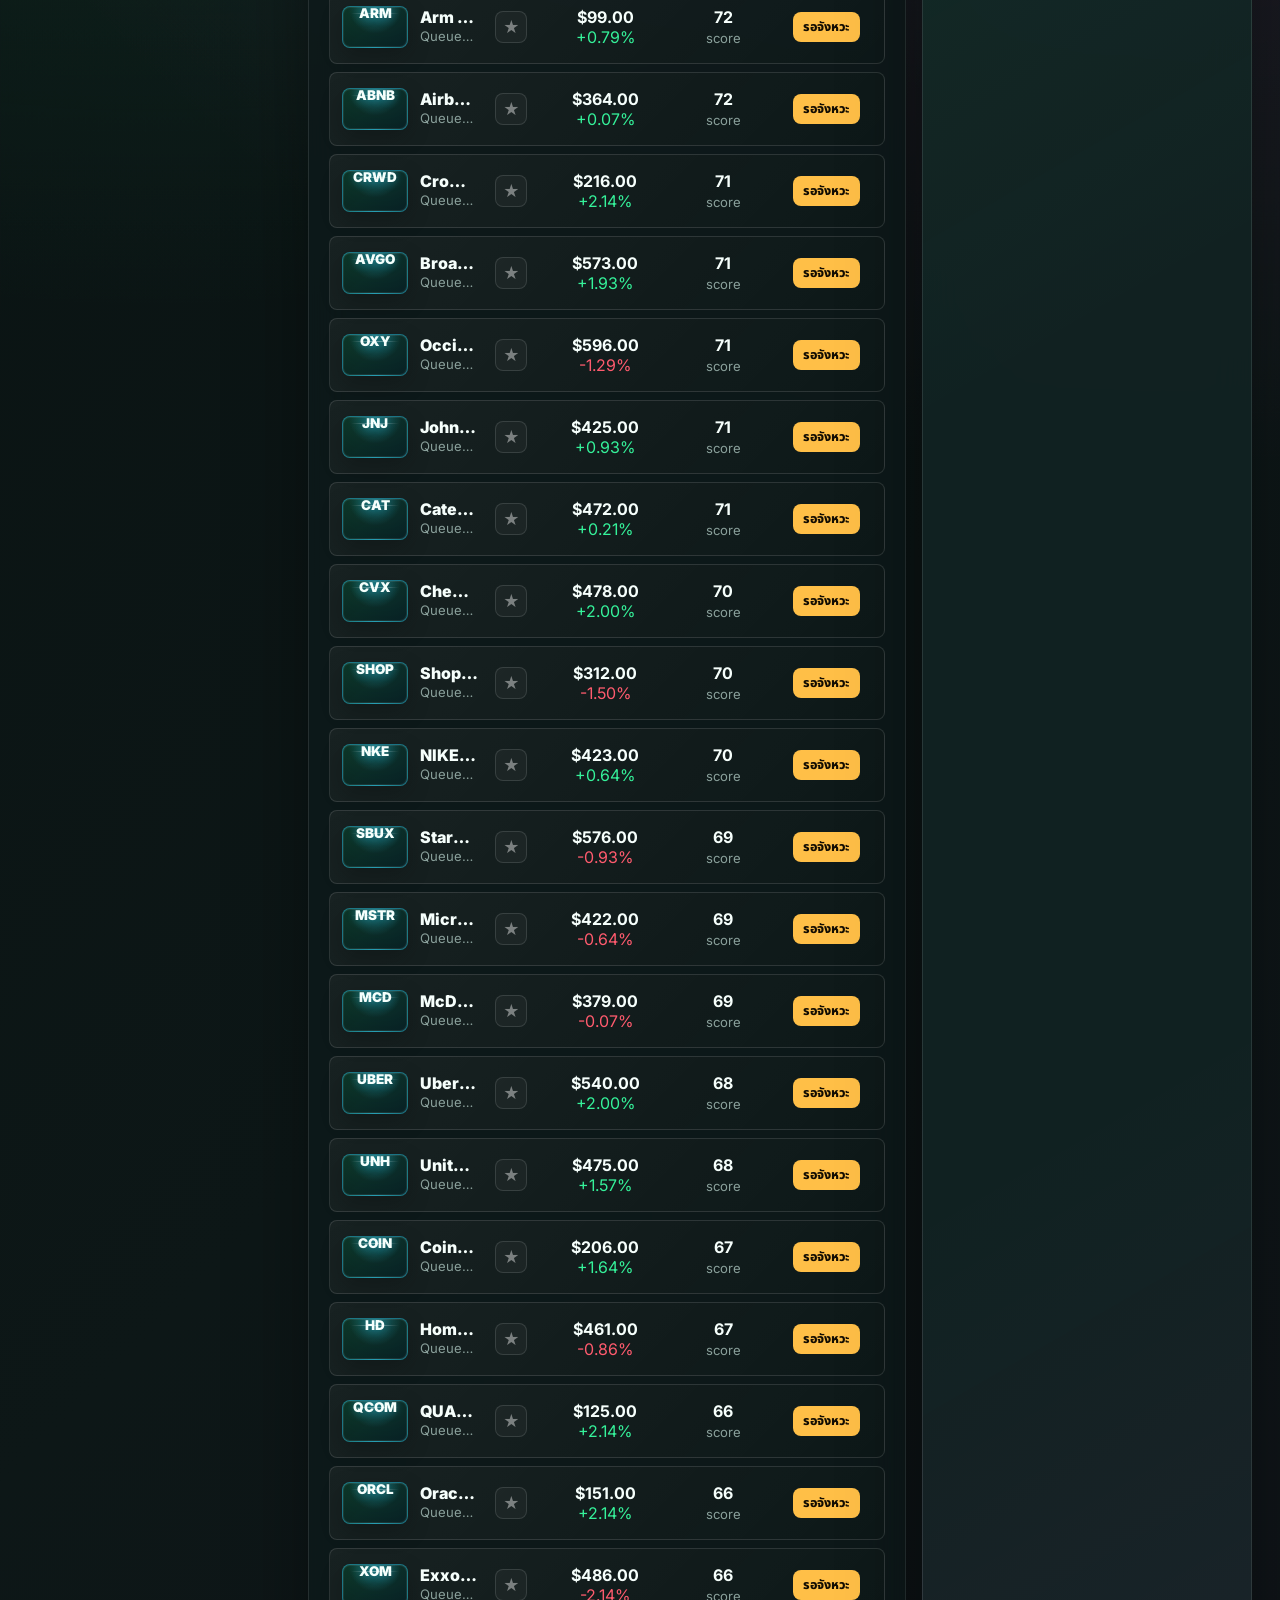
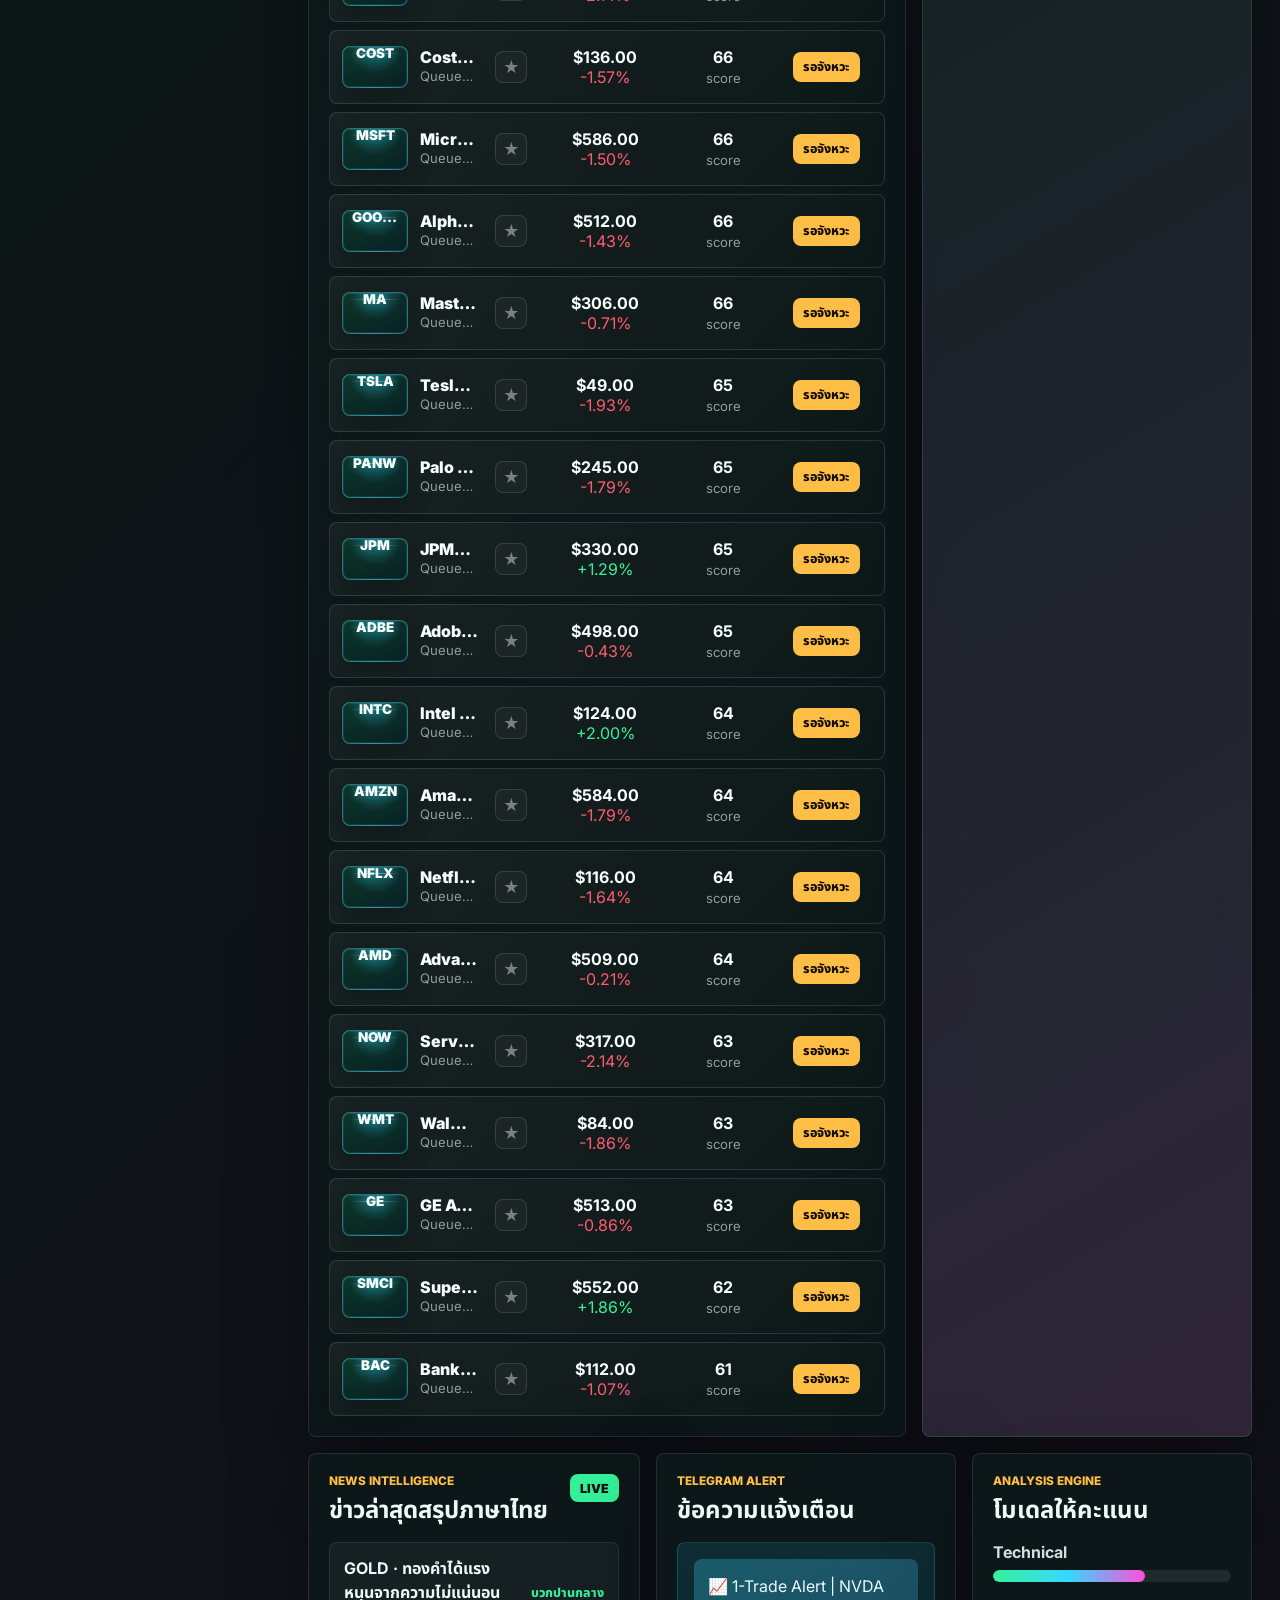
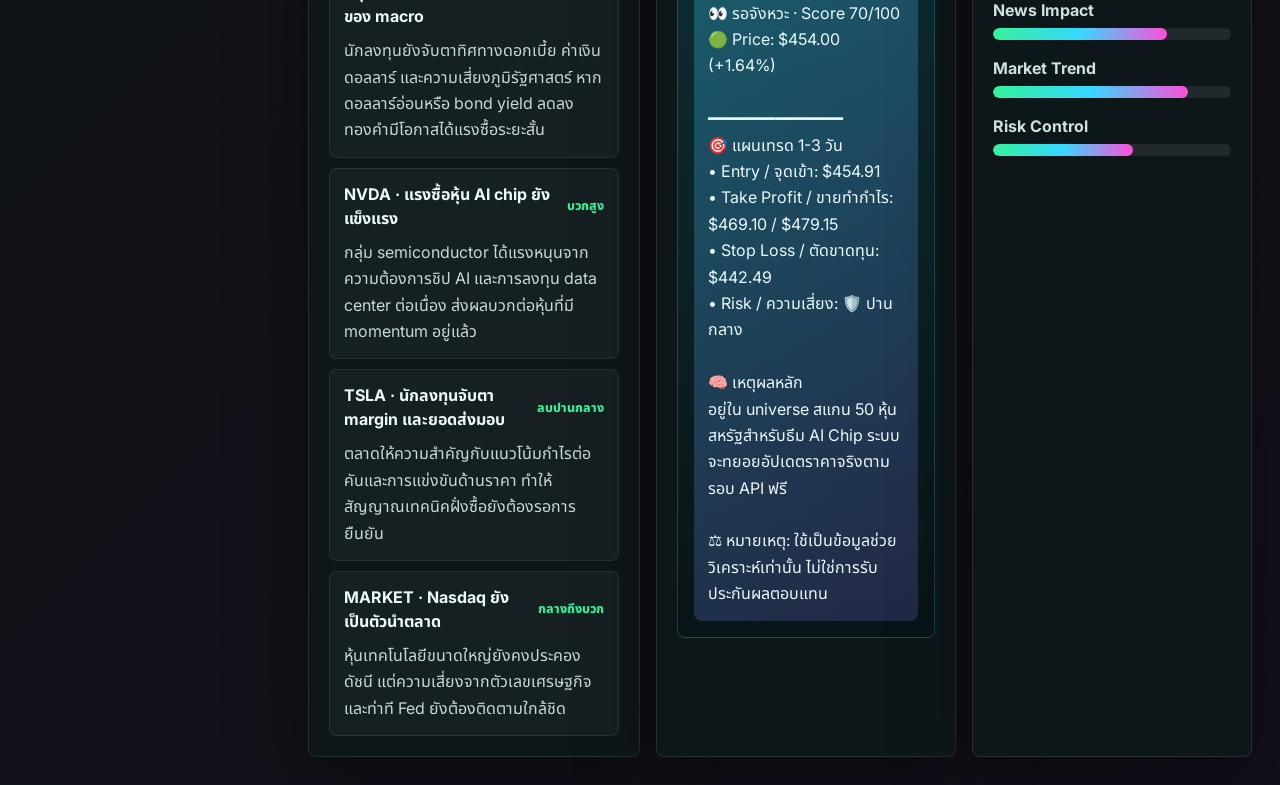
==== commit fadc1c7b: "Add favorites and production admin status" ====
--- a/index.html
+++ b/index.html
@@ -66,7 +66,7 @@
             <h1>1-Trade วิเคราะห์หุ้นสหรัฐและทองคำระยะสั้น</h1>
           </div>
           <div class="top-actions">
-            <span class="version-pill" data-app-version>v1.0.6</span>
+            <span class="version-pill" data-app-version>v1.0.8</span>
             <span class="data-mode" id="dataModeBadge">Loading Data</span>
             <button id="refreshButton" class="icon-button" type="button" title="รีเฟรชข้อมูล">⟳</button>
             <button id="telegramButton" class="primary-button" type="button">ส่ง Telegram Alert</button>
@@ -110,6 +110,7 @@
               </div>
               <div class="segmented" role="group" aria-label="Filter stocks">
                 <button class="active" type="button" data-filter="all">ทั้งหมด</button>
+                <button type="button" data-filter="favorite">รายการโปรด</button>
                 <button type="button" data-filter="buy">น่าเข้า</button>
                 <button type="button" data-filter="risk">เสี่ยงสูง</button>
               </div>
@@ -205,7 +206,7 @@
     <div class="toast" id="toast" role="status" aria-live="polite"></div>
     <div class="creator-credit" aria-label="System credit">
       <span data-created-by>create by mr.1</span>
-      <span data-app-version>v1.0.6</span>
+      <span data-app-version>v1.0.8</span>
     </div>
     <script src="./system-meta.js"></script>
     <script src="./app.js"></script>
--- a/styles.css
+++ b/styles.css
@@ -397,11 +397,11 @@
 
 .stock-row {
   display: grid;
-  grid-template-columns: minmax(0, 1fr) 122px 90px 92px;
+  grid-template-columns: minmax(0, 1fr) 42px 122px 90px 92px;
   align-items: center;
   gap: 12px;
-  min-height: 70px;
-  padding: 10px 12px;
+  min-height: 74px;
+  padding: 12px;
   border: 1px solid rgba(255, 255, 255, 0.12);
   border-radius: 8px;
   color: var(--text);
@@ -422,26 +422,42 @@
 .stock-title {
   display: flex;
   align-items: center;
-  gap: 10px;
+  gap: 12px;
   min-width: 0;
 }
 
 .ticker-chip {
-  display: grid;
+  position: relative;
+  display: inline-grid;
   place-items: center;
-  min-width: 58px;
-  height: 46px;
-  padding: 0 8px;
-  border-radius: 8px;
-  border: 1px solid rgba(54, 216, 255, 0.36);
-  color: #eafffb;
-  font-size: 0.78rem;
+  width: clamp(52px, 6vw, 66px);
+  min-width: clamp(52px, 6vw, 66px);
+  height: 42px;
+  padding: 0 9px;
+  border-radius: 8px;
+  border: 1px solid rgba(54, 216, 255, 0.42);
+  color: #f5fffc;
+  font-size: clamp(0.74rem, 1.6vw, 0.84rem);
   font-weight: 900;
+  line-height: 1;
+  overflow: hidden;
   background:
-    linear-gradient(135deg, rgba(54, 216, 255, 0.22), rgba(53, 242, 154, 0.16)),
-    rgba(4, 14, 15, 0.9);
-  box-shadow: inset 0 0 0 1px rgba(255, 255, 255, 0.08), 0 10px 24px rgba(0, 0, 0, 0.2);
-  text-shadow: 0 1px 8px rgba(54, 216, 255, 0.36);
+    radial-gradient(circle at 50% 0%, rgba(54, 216, 255, 0.38), transparent 52%),
+    linear-gradient(145deg, rgba(53, 242, 154, 0.18), rgba(54, 216, 255, 0.11)),
+    rgba(4, 19, 19, 0.94);
+  box-shadow:
+    inset 0 0 0 1px rgba(255, 255, 255, 0.08),
+    inset 0 -14px 24px rgba(0, 0, 0, 0.18),
+    0 8px 22px rgba(0, 0, 0, 0.22);
+  text-shadow: 0 1px 10px rgba(54, 216, 255, 0.3);
+}
+
+.ticker-chip::after {
+  position: absolute;
+  inset: 6px 8px auto;
+  height: 1px;
+  content: "";
+  background: linear-gradient(90deg, transparent, rgba(255, 255, 255, 0.42), transparent);
 }
 
 .stock-title strong,
@@ -465,6 +481,42 @@
 .price-cell strong,
 .score-cell strong {
   display: block;
+}
+
+.favorite-cell {
+  display: grid;
+  place-items: center;
+}
+
+.favorite-toggle {
+  display: grid;
+  place-items: center;
+  width: 32px;
+  height: 32px;
+  border: 1px solid rgba(255, 255, 255, 0.12);
+  border-radius: 8px;
+  color: rgba(255, 255, 255, 0.42);
+  font-size: 1rem;
+  line-height: 1;
+  background: rgba(255, 255, 255, 0.035);
+  transition: 160ms ease;
+}
+
+.favorite-toggle:hover,
+.favorite-toggle.active {
+  border-color: rgba(255, 191, 71, 0.5);
+  color: var(--amber);
+  background: rgba(255, 191, 71, 0.12);
+  box-shadow: 0 0 20px rgba(255, 191, 71, 0.14);
+}
+
+.empty-state {
+  padding: 18px;
+  border: 1px dashed rgba(255, 255, 255, 0.16);
+  border-radius: 8px;
+  color: var(--muted);
+  text-align: center;
+  background: rgba(255, 255, 255, 0.035);
 }
 
 .signal-badge {
@@ -994,10 +1046,9 @@
   }
 
   .stock-row {
-    grid-template-columns: 1fr 90px;
-  }
-
-  .stock-row .score-cell,
+    grid-template-columns: minmax(0, 1fr) 40px 92px;
+  }
+
   .stock-row .signal-cell {
     display: none;
   }
@@ -1030,4 +1081,26 @@
     grid-template-columns: 1fr;
     align-items: start;
   }
-}
+
+  .stock-row {
+    grid-template-columns: minmax(0, 1fr) 36px;
+    gap: 10px;
+  }
+
+  .stock-row .price-cell,
+  .stock-row .score-cell {
+    display: none;
+  }
+
+  .ticker-chip {
+    width: 50px;
+    min-width: 50px;
+    height: 38px;
+    font-size: 0.72rem;
+  }
+
+  .favorite-toggle {
+    width: 30px;
+    height: 30px;
+  }
+}
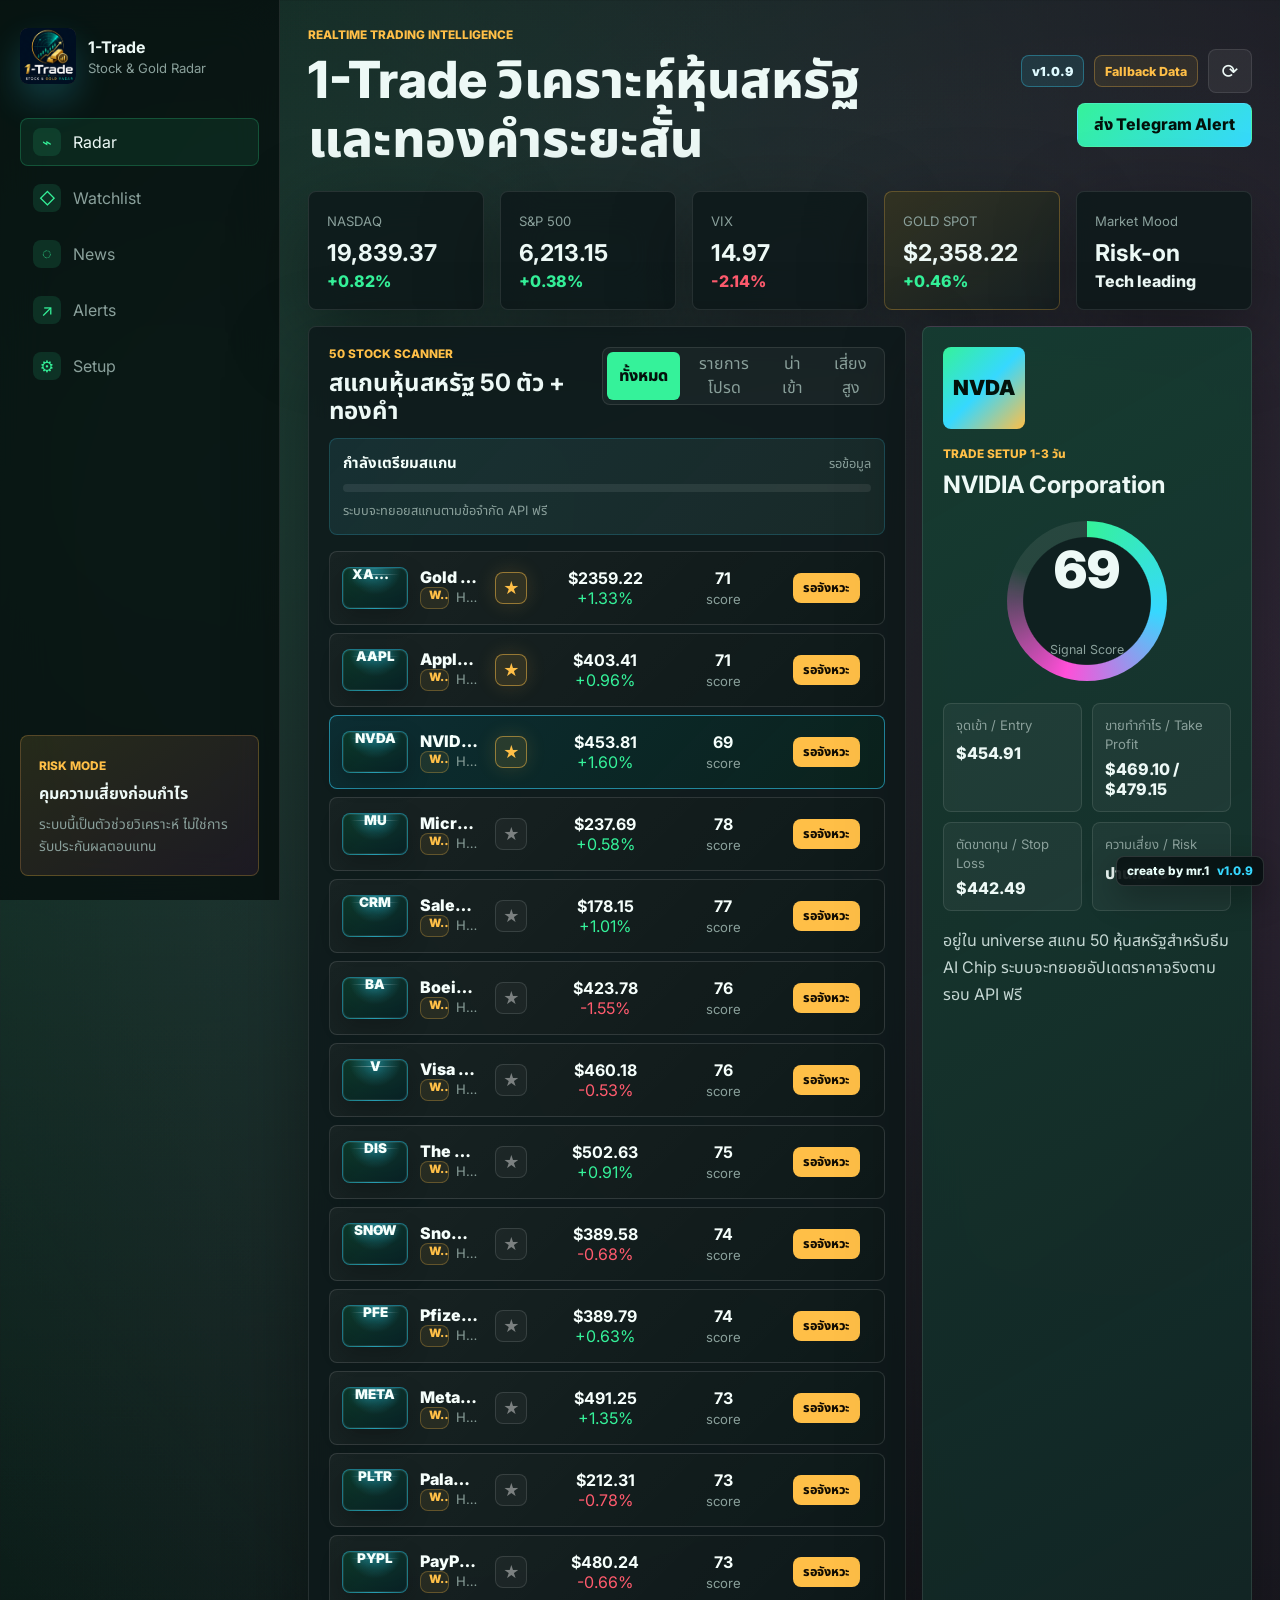
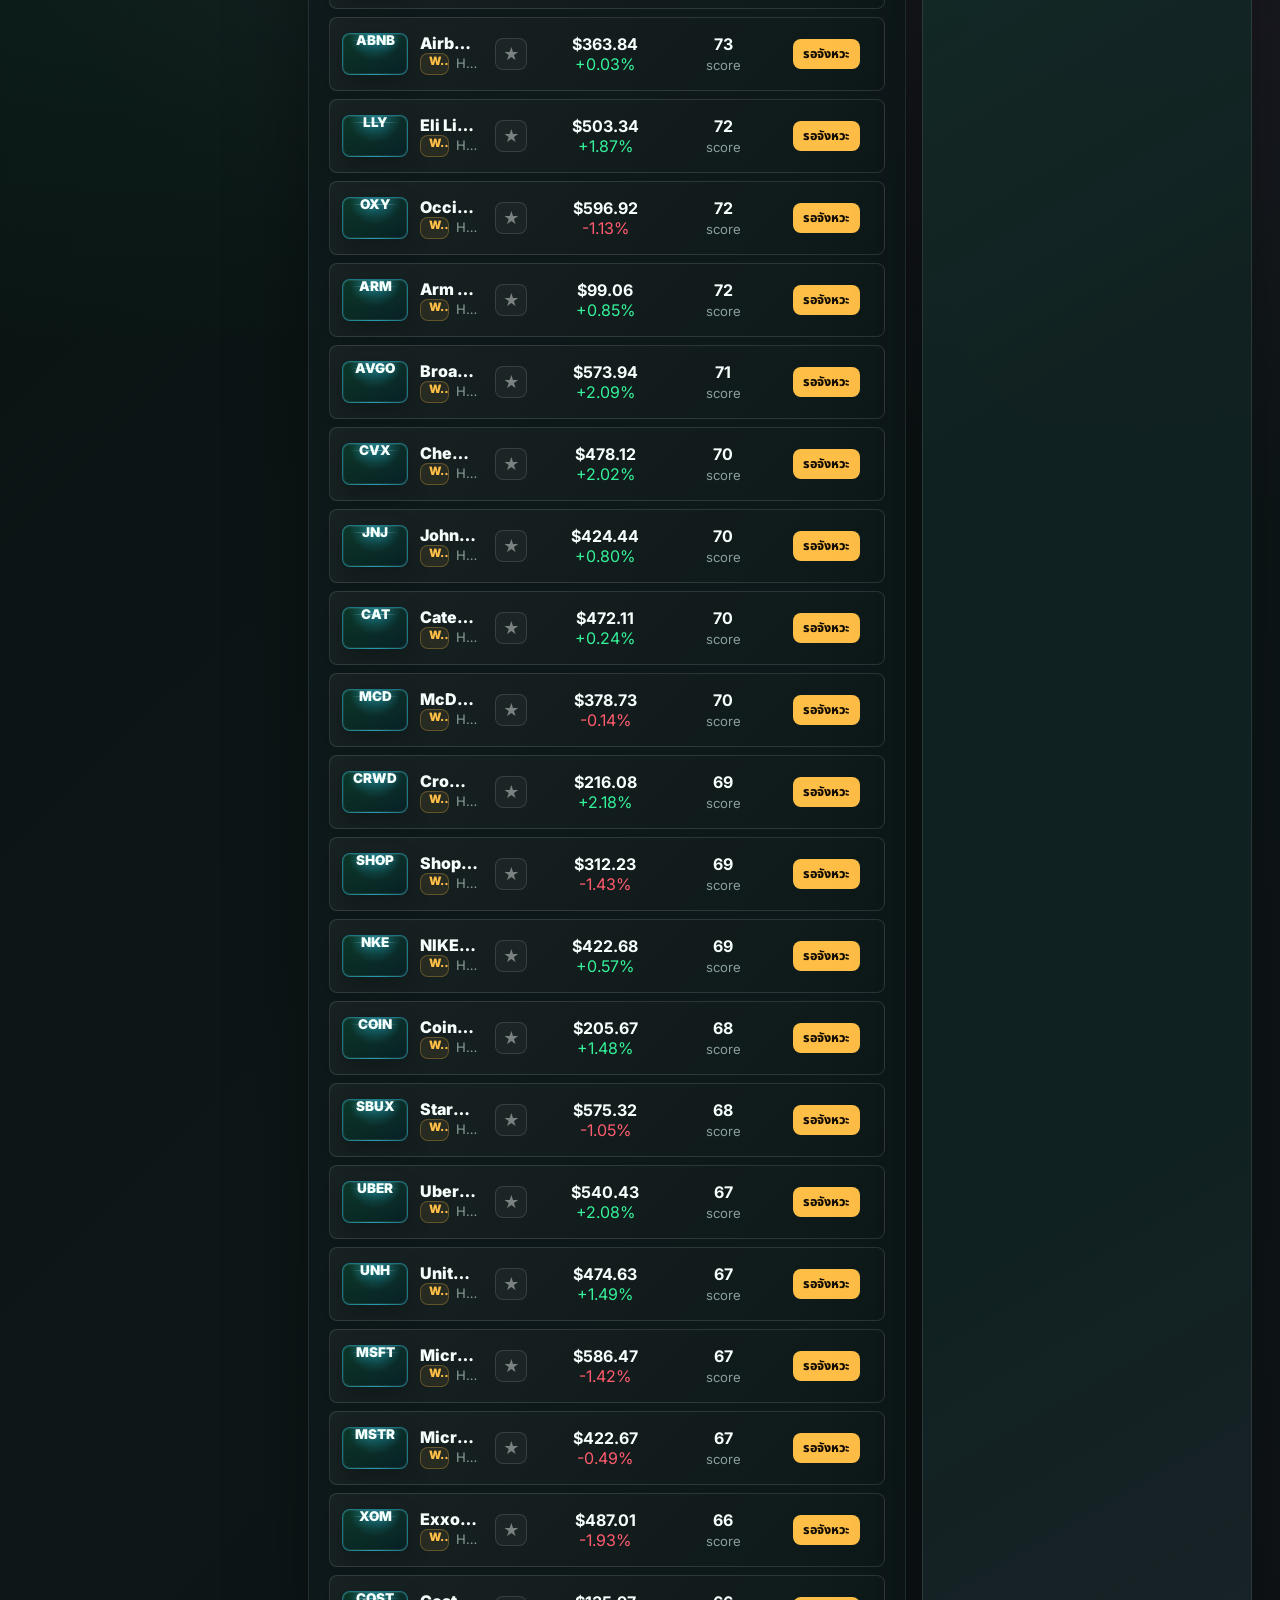
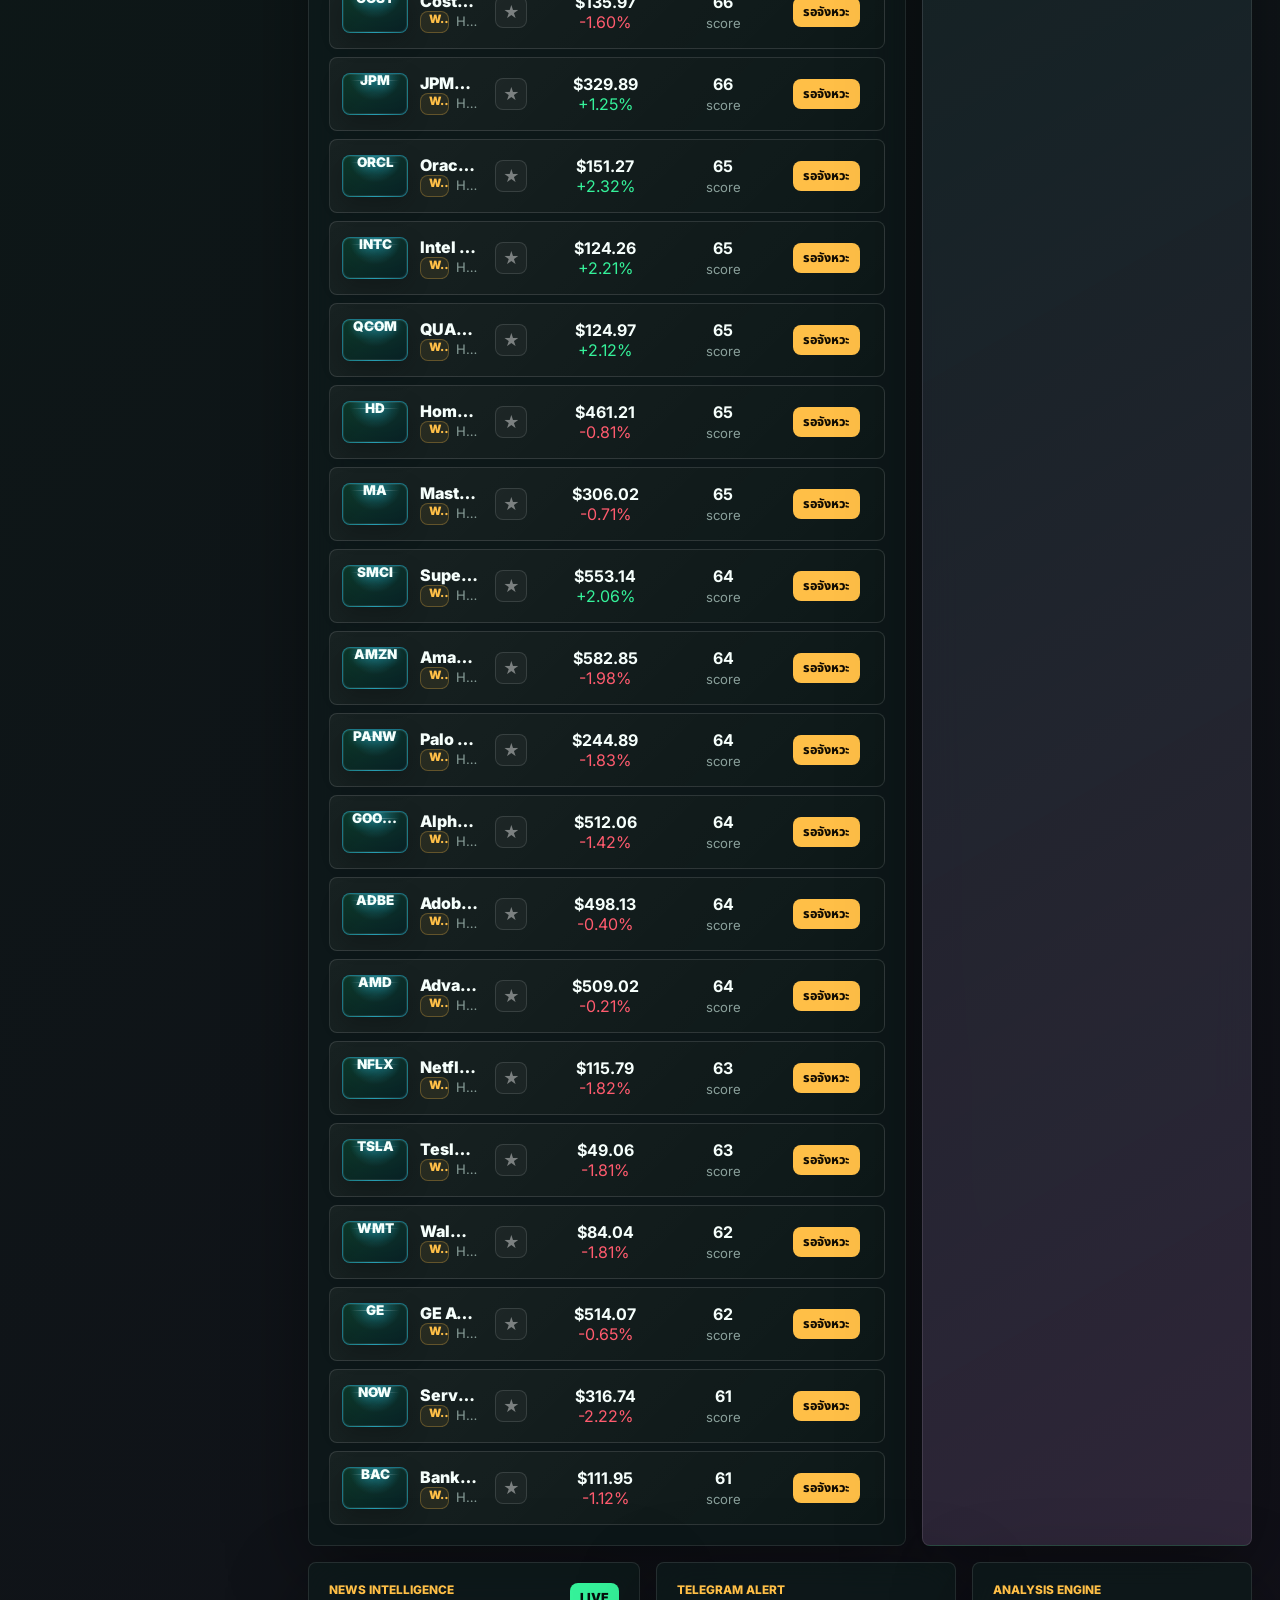
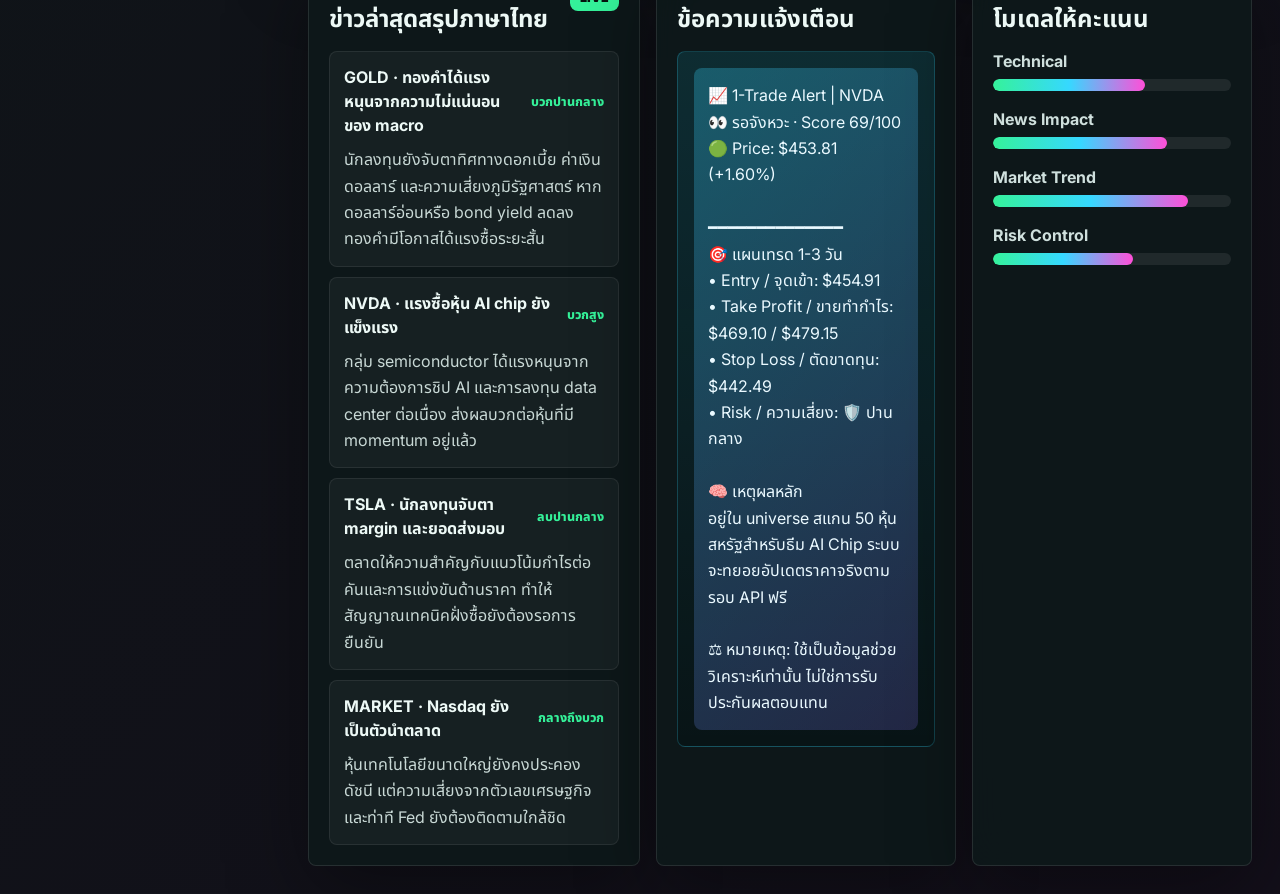
==== commit 5ee046fd: "Show scanner batch progress" ====
--- a/index.html
+++ b/index.html
@@ -66,7 +66,7 @@
             <h1>1-Trade วิเคราะห์หุ้นสหรัฐและทองคำระยะสั้น</h1>
           </div>
           <div class="top-actions">
-            <span class="version-pill" data-app-version>v1.0.8</span>
+            <span class="version-pill" data-app-version>v1.0.9</span>
             <span class="data-mode" id="dataModeBadge">Loading Data</span>
             <button id="refreshButton" class="icon-button" type="button" title="รีเฟรชข้อมูล">⟳</button>
             <button id="telegramButton" class="primary-button" type="button">ส่ง Telegram Alert</button>
@@ -114,6 +114,16 @@
                 <button type="button" data-filter="buy">น่าเข้า</button>
                 <button type="button" data-filter="risk">เสี่ยงสูง</button>
               </div>
+            </div>
+            <div class="scan-status" aria-label="Scanner progress">
+              <div class="scan-status-top">
+                <strong id="scanBatchLabel">กำลังเตรียมสแกน</strong>
+                <span id="scanUpdatedLabel">รอข้อมูล</span>
+              </div>
+              <div class="scan-progress" aria-hidden="true">
+                <i id="scanProgressBar"></i>
+              </div>
+              <div class="scan-batch-symbols" id="scanBatchSymbols">ระบบจะทยอยสแกนตามข้อจำกัด API ฟรี</div>
             </div>
             <div class="stock-table" id="stockTable"></div>
           </section>
@@ -206,7 +216,7 @@
     <div class="toast" id="toast" role="status" aria-live="polite"></div>
     <div class="creator-credit" aria-label="System credit">
       <span data-created-by>create by mr.1</span>
-      <span data-app-version>v1.0.8</span>
+      <span data-app-version>v1.0.9</span>
     </div>
     <script src="./system-meta.js"></script>
     <script src="./app.js"></script>
--- a/styles.css
+++ b/styles.css
@@ -395,6 +395,58 @@
   gap: 8px;
 }
 
+.scan-status {
+  display: grid;
+  gap: 9px;
+  margin: -4px 0 16px;
+  padding: 13px;
+  border: 1px solid rgba(54, 216, 255, 0.18);
+  border-radius: 8px;
+  background:
+    linear-gradient(135deg, rgba(54, 216, 255, 0.075), rgba(53, 242, 154, 0.04)),
+    rgba(255, 255, 255, 0.028);
+}
+
+.scan-status-top {
+  display: flex;
+  align-items: center;
+  justify-content: space-between;
+  gap: 12px;
+}
+
+.scan-status-top strong {
+  color: #f4fffb;
+  font-size: 0.94rem;
+}
+
+.scan-status-top span,
+.scan-batch-symbols {
+  color: var(--muted);
+  font-size: 0.8rem;
+}
+
+.scan-progress {
+  height: 8px;
+  overflow: hidden;
+  border-radius: 8px;
+  background: rgba(255, 255, 255, 0.08);
+}
+
+.scan-progress i {
+  display: block;
+  width: 0;
+  height: 100%;
+  border-radius: inherit;
+  background: linear-gradient(90deg, var(--green), var(--cyan), var(--amber));
+  transition: width 260ms ease;
+}
+
+.scan-batch-symbols {
+  overflow: hidden;
+  text-overflow: ellipsis;
+  white-space: nowrap;
+}
+
 .stock-row {
   display: grid;
   grid-template-columns: minmax(0, 1fr) 42px 122px 90px 92px;
@@ -468,6 +520,38 @@
   white-space: nowrap;
 }
 
+.stock-title .stock-meta {
+  display: flex;
+  align-items: center;
+  gap: 7px;
+  min-width: 0;
+}
+
+.scan-pill {
+  display: inline-flex;
+  align-items: center;
+  min-height: 22px;
+  padding: 0 8px;
+  border: 1px solid rgba(255, 191, 71, 0.28);
+  border-radius: 8px;
+  color: var(--amber);
+  font-size: 0.72rem;
+  font-weight: 900;
+  background: rgba(255, 191, 71, 0.08);
+}
+
+.scan-pill.live {
+  border-color: rgba(53, 242, 154, 0.42);
+  color: var(--green);
+  background: rgba(53, 242, 154, 0.1);
+}
+
+.scan-pill.updated {
+  border-color: rgba(54, 216, 255, 0.34);
+  color: var(--cyan);
+  background: rgba(54, 216, 255, 0.08);
+}
+
 .stock-title strong,
 .price-cell strong,
 .score-cell strong {
@@ -1034,6 +1118,10 @@
     display: grid;
   }
 
+  .scan-status-top {
+    display: grid;
+  }
+
   .top-actions {
     justify-content: flex-start;
   }
@@ -1082,6 +1170,10 @@
     align-items: start;
   }
 
+  .scan-batch-symbols {
+    white-space: normal;
+  }
+
   .stock-row {
     grid-template-columns: minmax(0, 1fr) 36px;
     gap: 10px;
@@ -1099,6 +1191,12 @@
     font-size: 0.72rem;
   }
 
+  .stock-title .stock-meta {
+    align-items: flex-start;
+    flex-direction: column;
+    gap: 4px;
+  }
+
   .favorite-toggle {
     width: 30px;
     height: 30px;
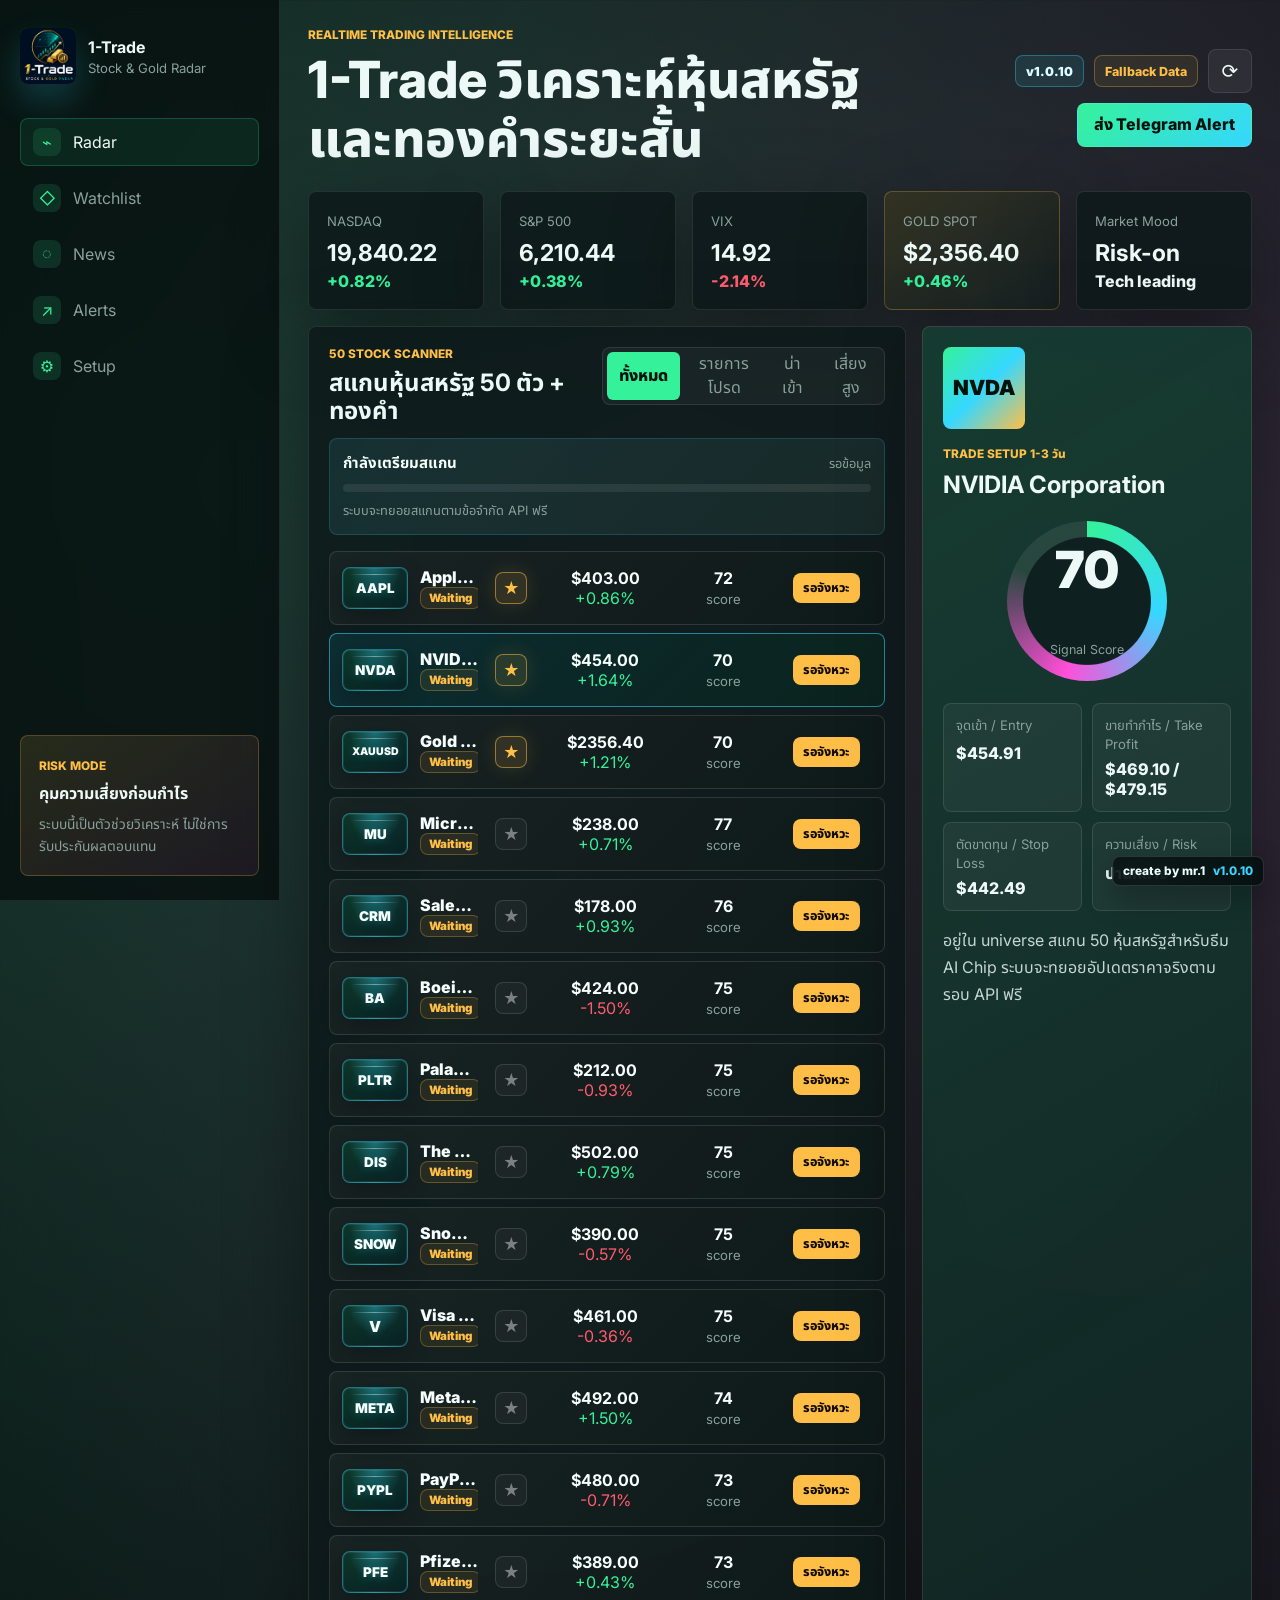
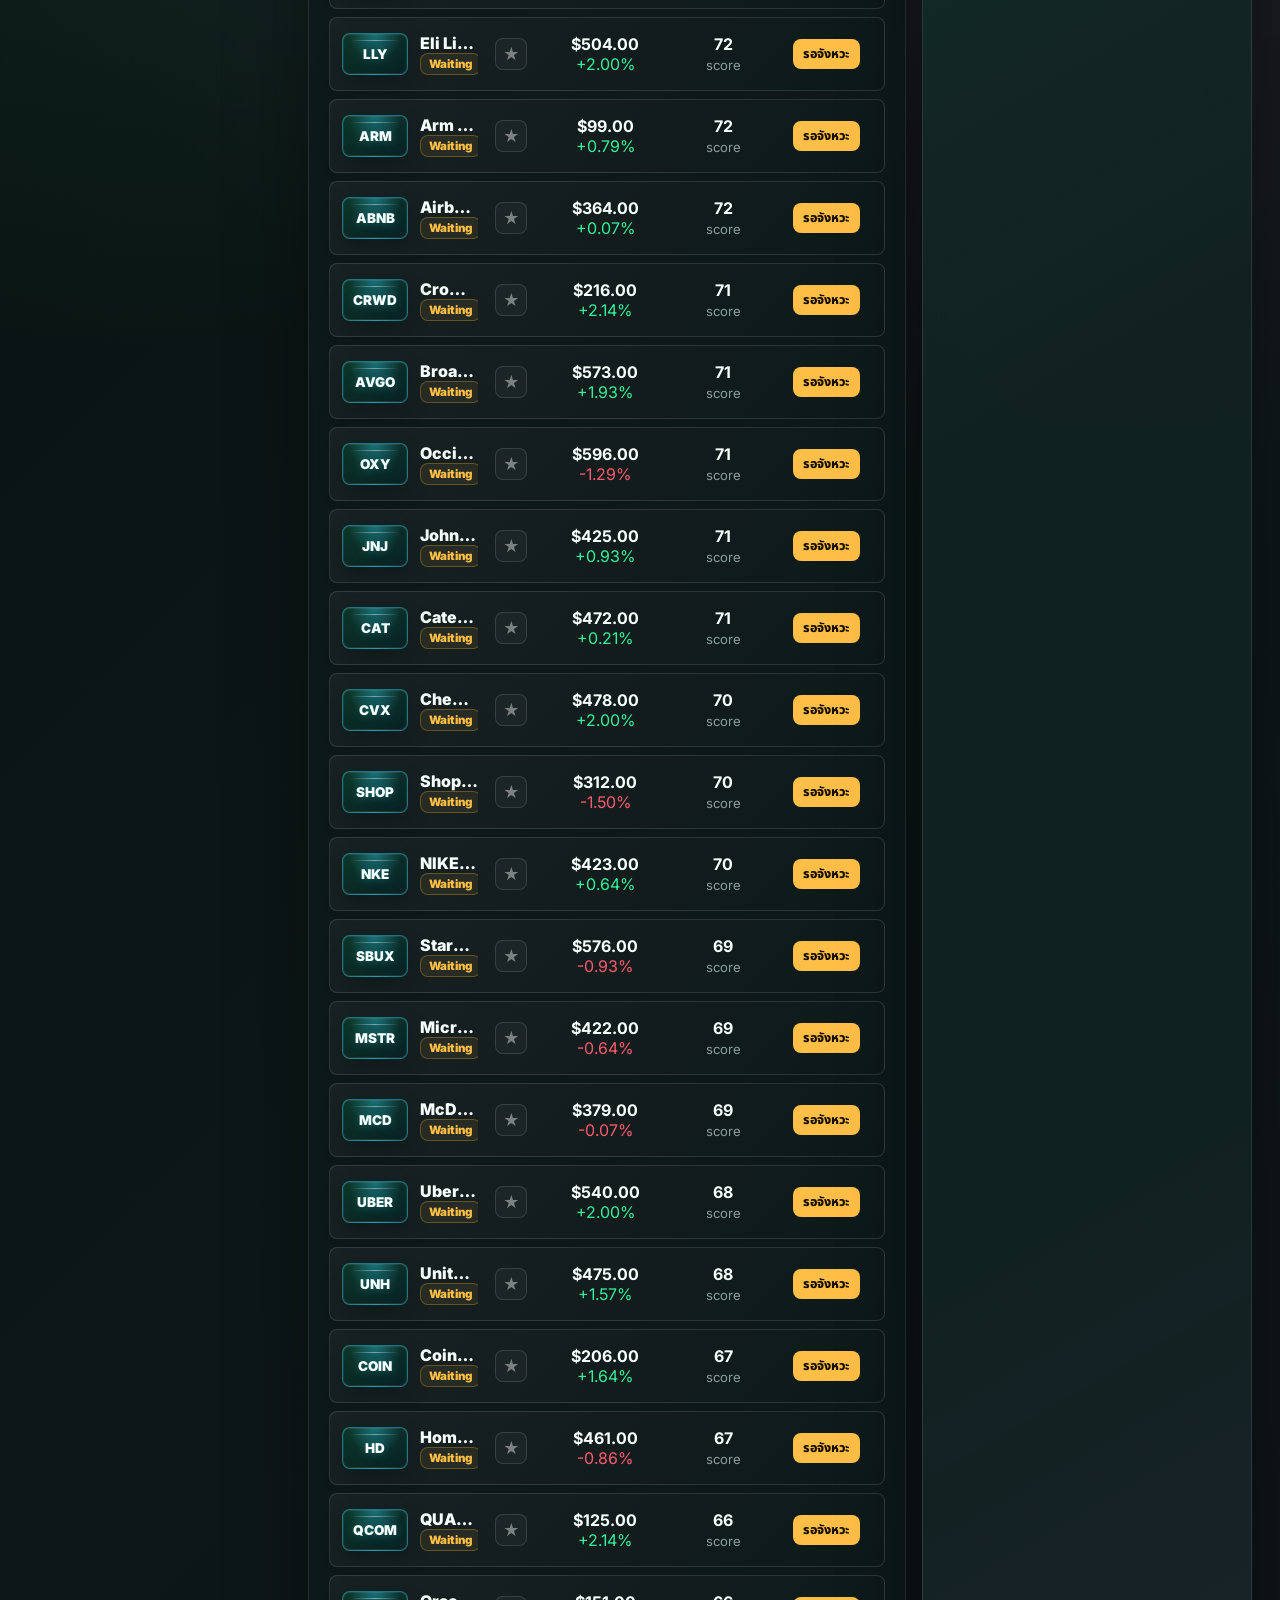
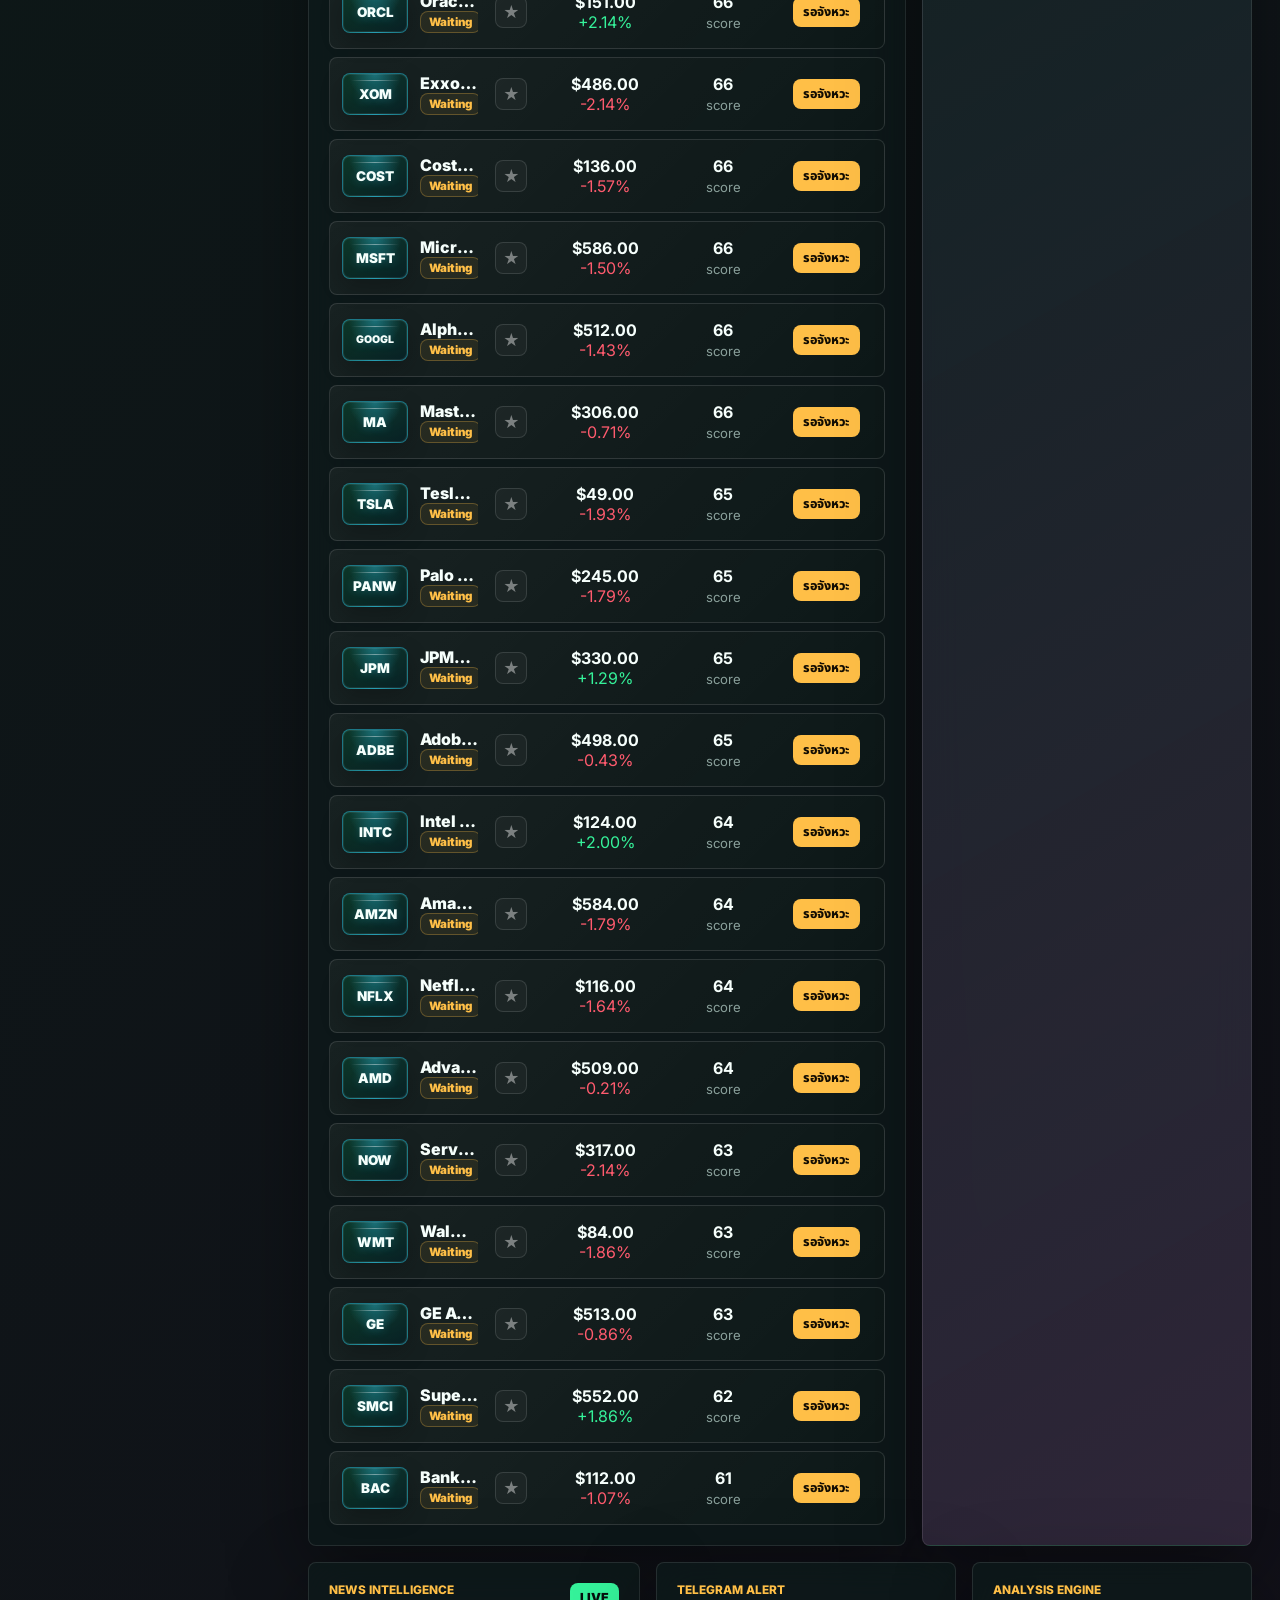
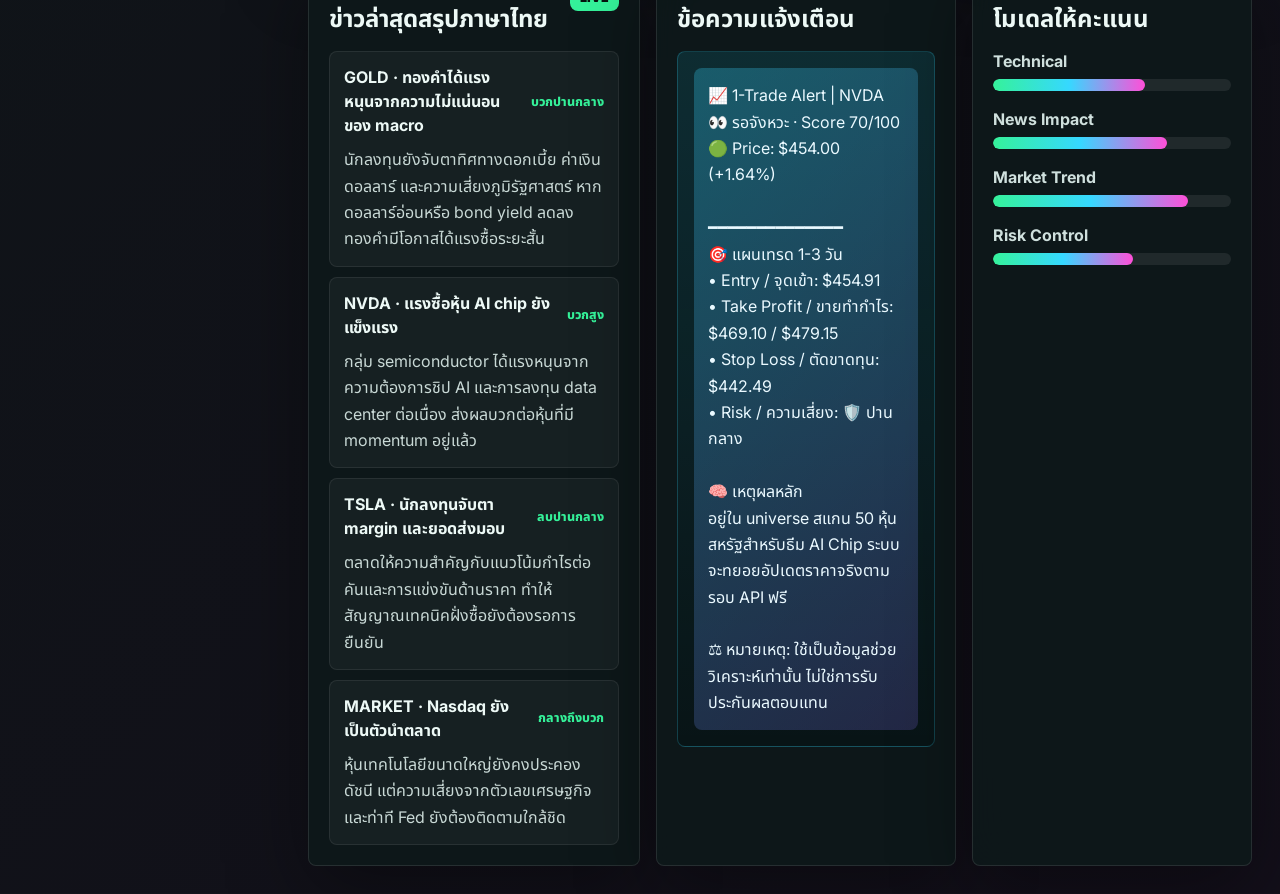
==== commit efb07edb: "Fix ticker badge overflow" ====
--- a/index.html
+++ b/index.html
@@ -66,7 +66,7 @@
             <h1>1-Trade วิเคราะห์หุ้นสหรัฐและทองคำระยะสั้น</h1>
           </div>
           <div class="top-actions">
-            <span class="version-pill" data-app-version>v1.0.9</span>
+            <span class="version-pill" data-app-version>v1.0.10</span>
             <span class="data-mode" id="dataModeBadge">Loading Data</span>
             <button id="refreshButton" class="icon-button" type="button" title="รีเฟรชข้อมูล">⟳</button>
             <button id="telegramButton" class="primary-button" type="button">ส่ง Telegram Alert</button>
@@ -216,7 +216,7 @@
     <div class="toast" id="toast" role="status" aria-live="polite"></div>
     <div class="creator-credit" aria-label="System credit">
       <span data-created-by>create by mr.1</span>
-      <span data-app-version>v1.0.9</span>
+      <span data-app-version>v1.0.10</span>
     </div>
     <script src="./system-meta.js"></script>
     <script src="./app.js"></script>
--- a/styles.css
+++ b/styles.css
@@ -482,16 +482,13 @@
   position: relative;
   display: inline-grid;
   place-items: center;
-  width: clamp(52px, 6vw, 66px);
-  min-width: clamp(52px, 6vw, 66px);
+  width: 66px;
+  min-width: 66px;
   height: 42px;
-  padding: 0 9px;
+  padding: 0 7px;
   border-radius: 8px;
   border: 1px solid rgba(54, 216, 255, 0.42);
   color: #f5fffc;
-  font-size: clamp(0.74rem, 1.6vw, 0.84rem);
-  font-weight: 900;
-  line-height: 1;
   overflow: hidden;
   background:
     radial-gradient(circle at 50% 0%, rgba(54, 216, 255, 0.38), transparent 52%),
@@ -504,6 +501,28 @@
   text-shadow: 0 1px 10px rgba(54, 216, 255, 0.3);
 }
 
+.ticker-symbol {
+  position: relative;
+  z-index: 1;
+  display: block;
+  max-width: 100%;
+  color: #f5fffc;
+  font-size: 0.84rem;
+  font-weight: 900;
+  line-height: 1;
+  text-align: center;
+  white-space: nowrap;
+  transform: translateY(0);
+}
+
+.ticker-symbol.is-short {
+  font-size: 0.95rem;
+}
+
+.ticker-symbol.is-long {
+  font-size: 0.66rem;
+}
+
 .ticker-chip::after {
   position: absolute;
   inset: 6px 8px auto;
@@ -513,7 +532,7 @@
 }
 
 .stock-title strong,
-.stock-title span {
+.stock-title > span:not(.ticker-chip) {
   display: block;
   overflow: hidden;
   text-overflow: ellipsis;
@@ -1185,10 +1204,22 @@
   }
 
   .ticker-chip {
-    width: 50px;
-    min-width: 50px;
+    width: 64px;
+    min-width: 64px;
     height: 38px;
-    font-size: 0.72rem;
+    padding: 0 6px;
+  }
+
+  .ticker-symbol {
+    font-size: 0.8rem;
+  }
+
+  .ticker-symbol.is-short {
+    font-size: 0.92rem;
+  }
+
+  .ticker-symbol.is-long {
+    font-size: 0.62rem;
   }
 
   .stock-title .stock-meta {
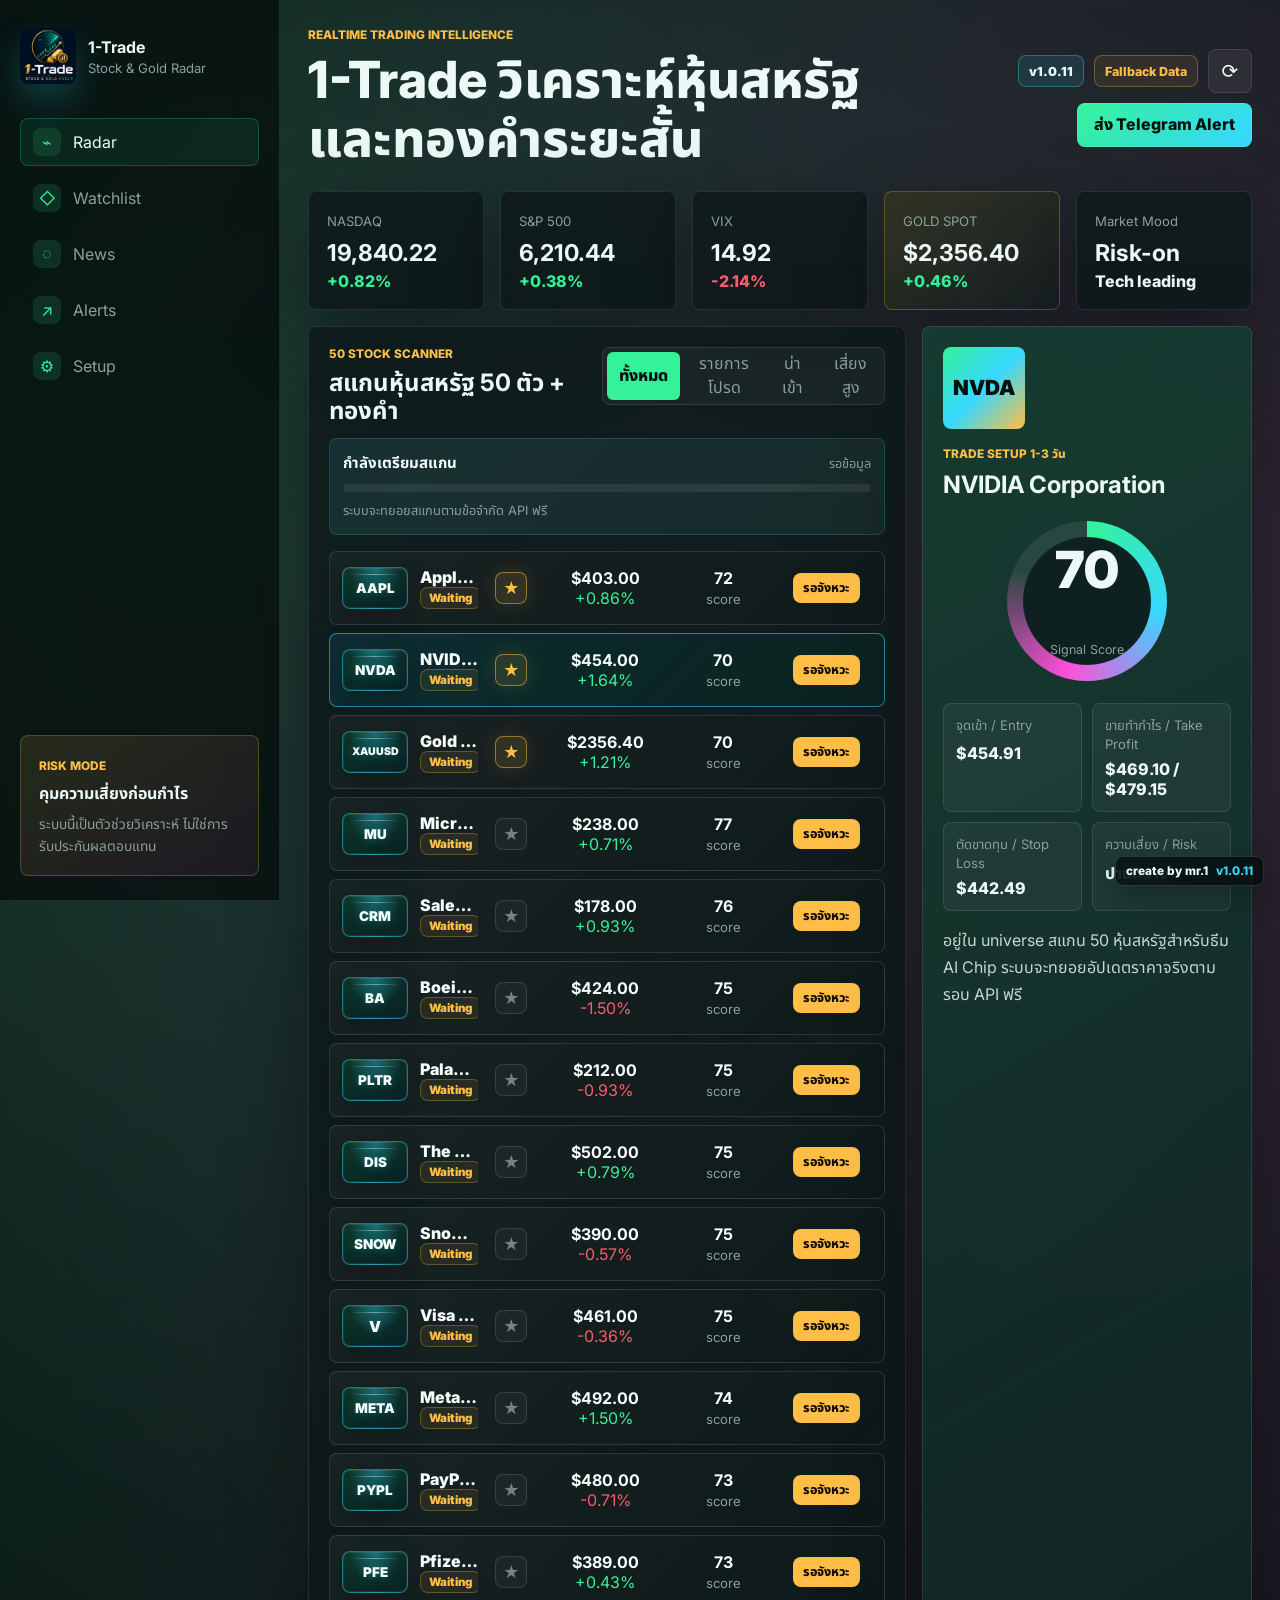
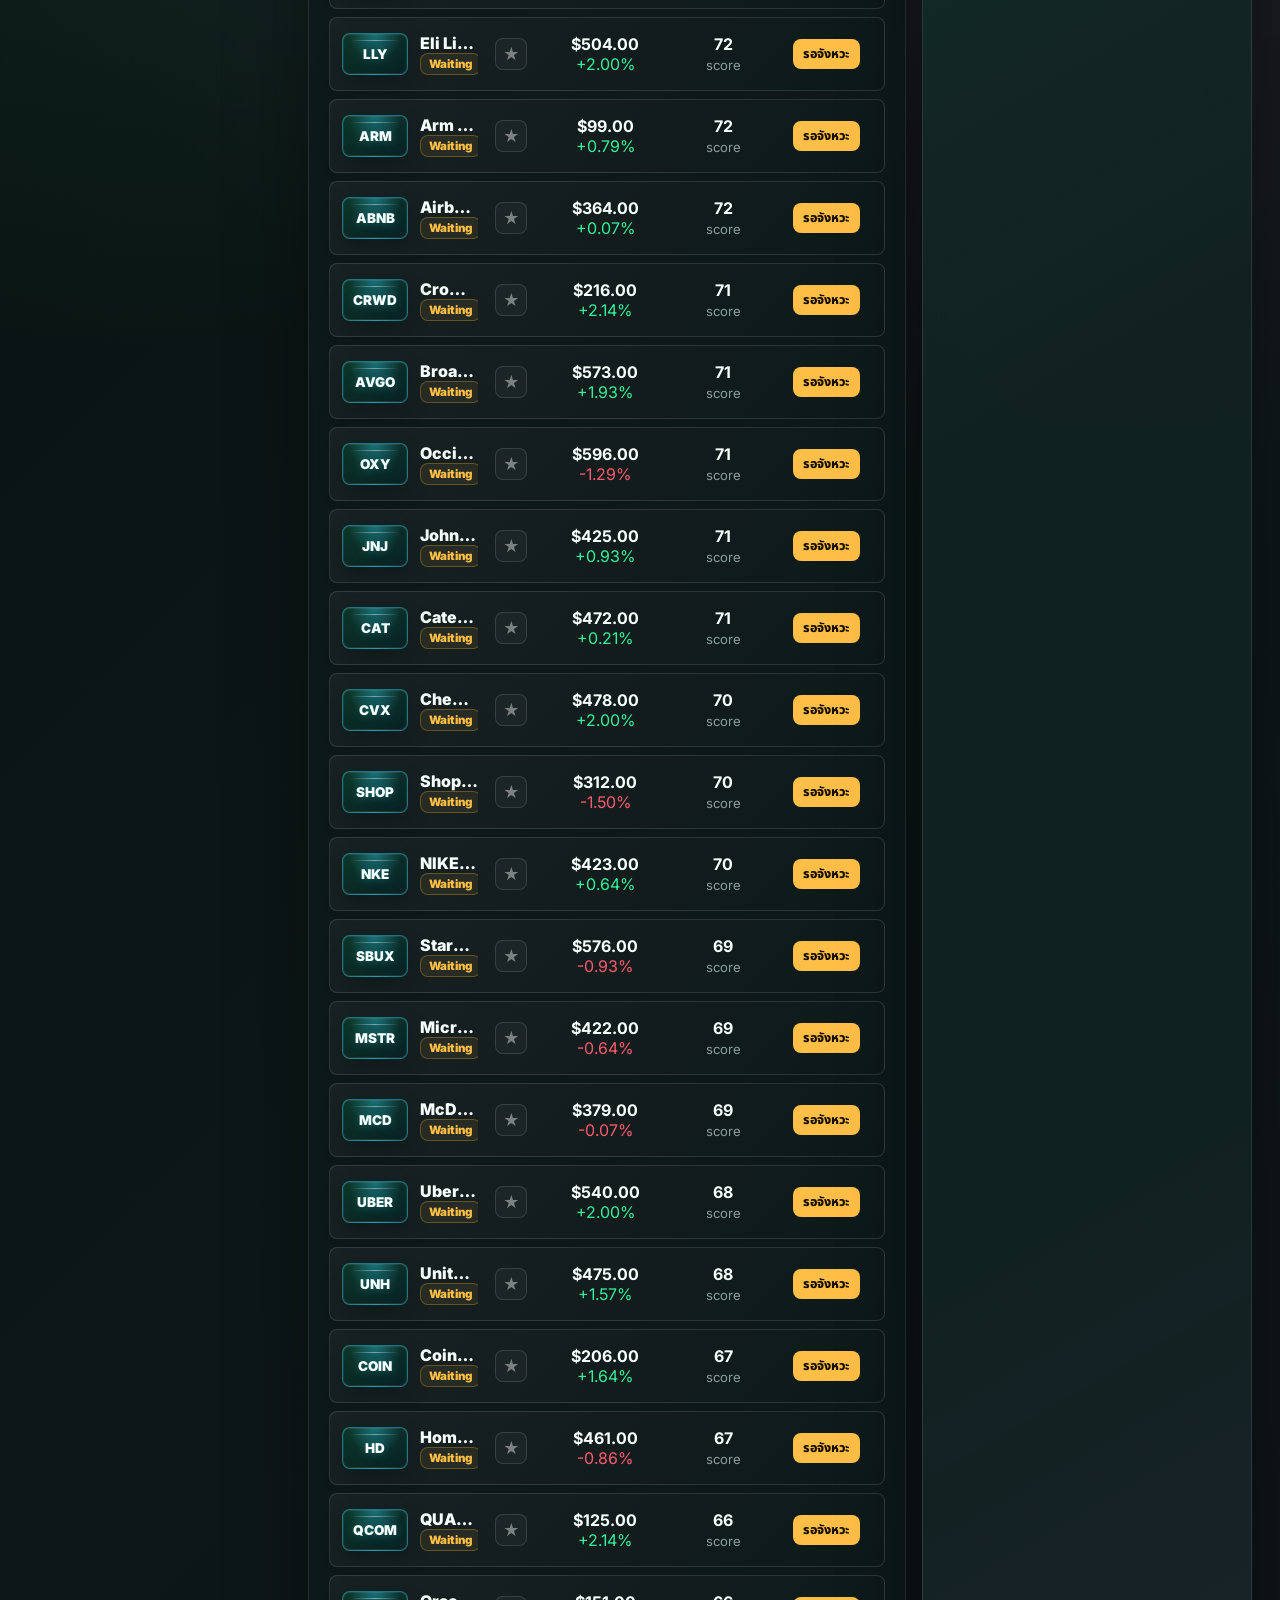
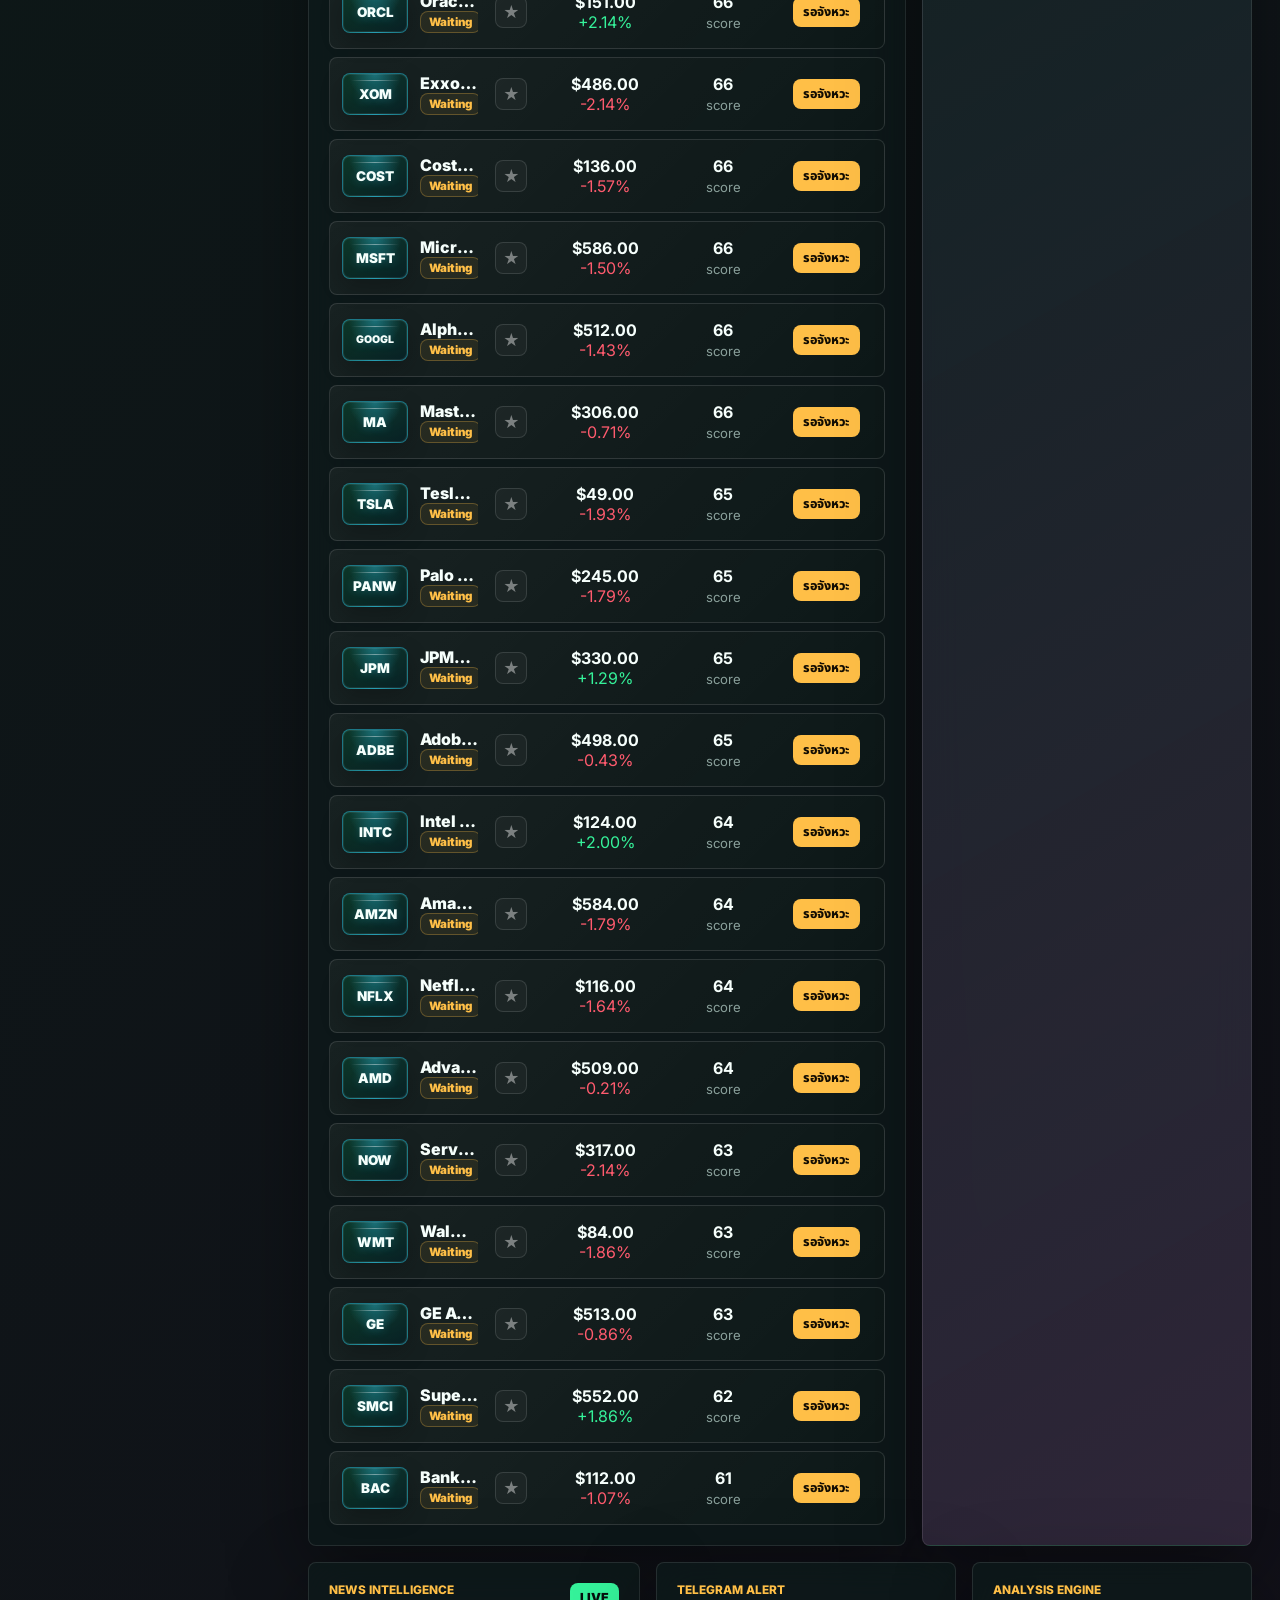
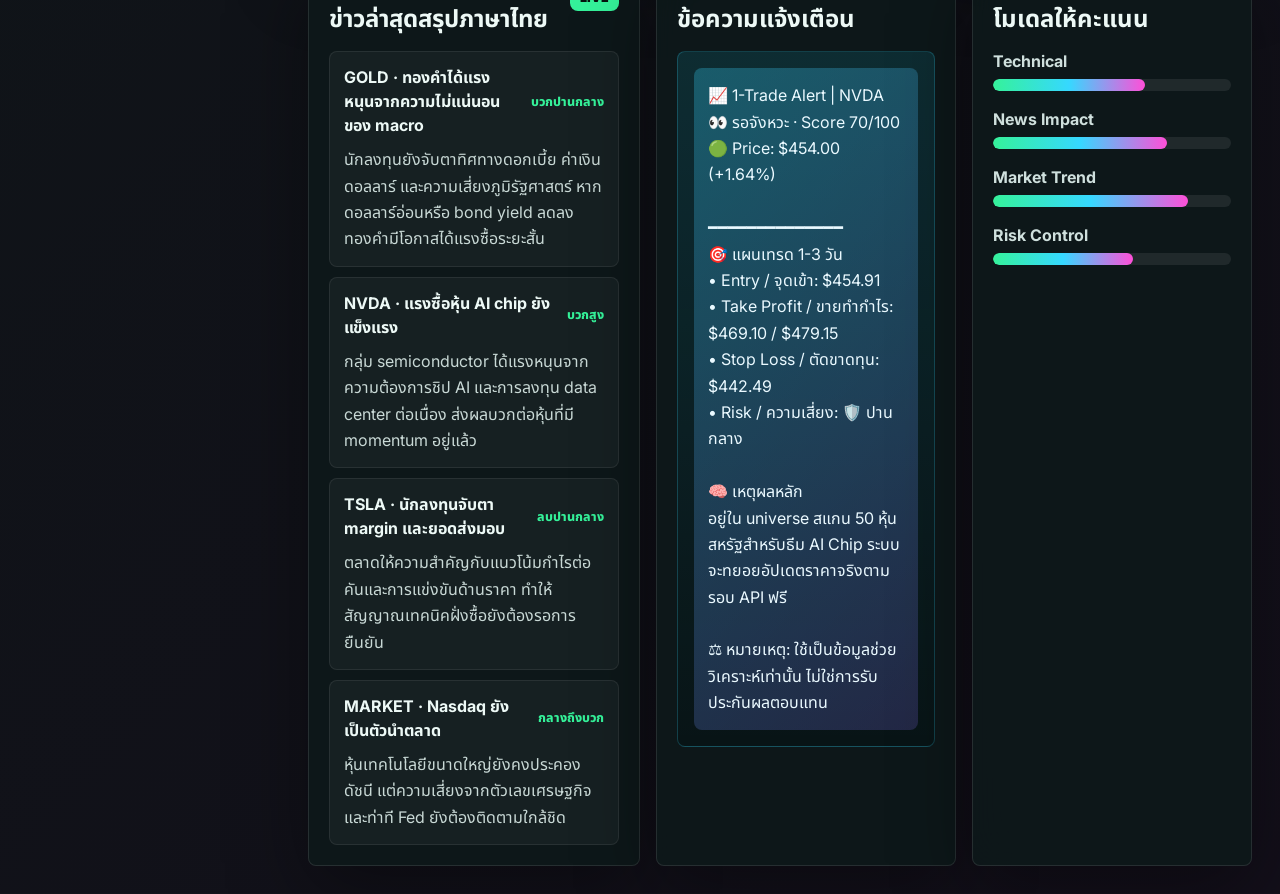
==== commit 245a7e2f: "Prepare 1-trade updates for MiniPC" ====
--- a/index.html
+++ b/index.html
@@ -66,7 +66,7 @@
             <h1>1-Trade วิเคราะห์หุ้นสหรัฐและทองคำระยะสั้น</h1>
           </div>
           <div class="top-actions">
-            <span class="version-pill" data-app-version>v1.0.10</span>
+            <span class="version-pill" data-app-version>v1.0.11</span>
             <span class="data-mode" id="dataModeBadge">Loading Data</span>
             <button id="refreshButton" class="icon-button" type="button" title="รีเฟรชข้อมูล">⟳</button>
             <button id="telegramButton" class="primary-button" type="button">ส่ง Telegram Alert</button>
@@ -216,7 +216,7 @@
     <div class="toast" id="toast" role="status" aria-live="polite"></div>
     <div class="creator-credit" aria-label="System credit">
       <span data-created-by>create by mr.1</span>
-      <span data-app-version>v1.0.10</span>
+      <span data-app-version>v1.0.11</span>
     </div>
     <script src="./system-meta.js"></script>
     <script src="./app.js"></script>
--- a/styles.css
+++ b/styles.css
@@ -571,6 +571,12 @@
   background: rgba(54, 216, 255, 0.08);
 }
 
+.scan-pill.stale {
+  border-color: rgba(255, 91, 110, 0.36);
+  color: var(--red);
+  background: rgba(255, 91, 110, 0.09);
+}
+
 .stock-title strong,
 .price-cell strong,
 .score-cell strong {
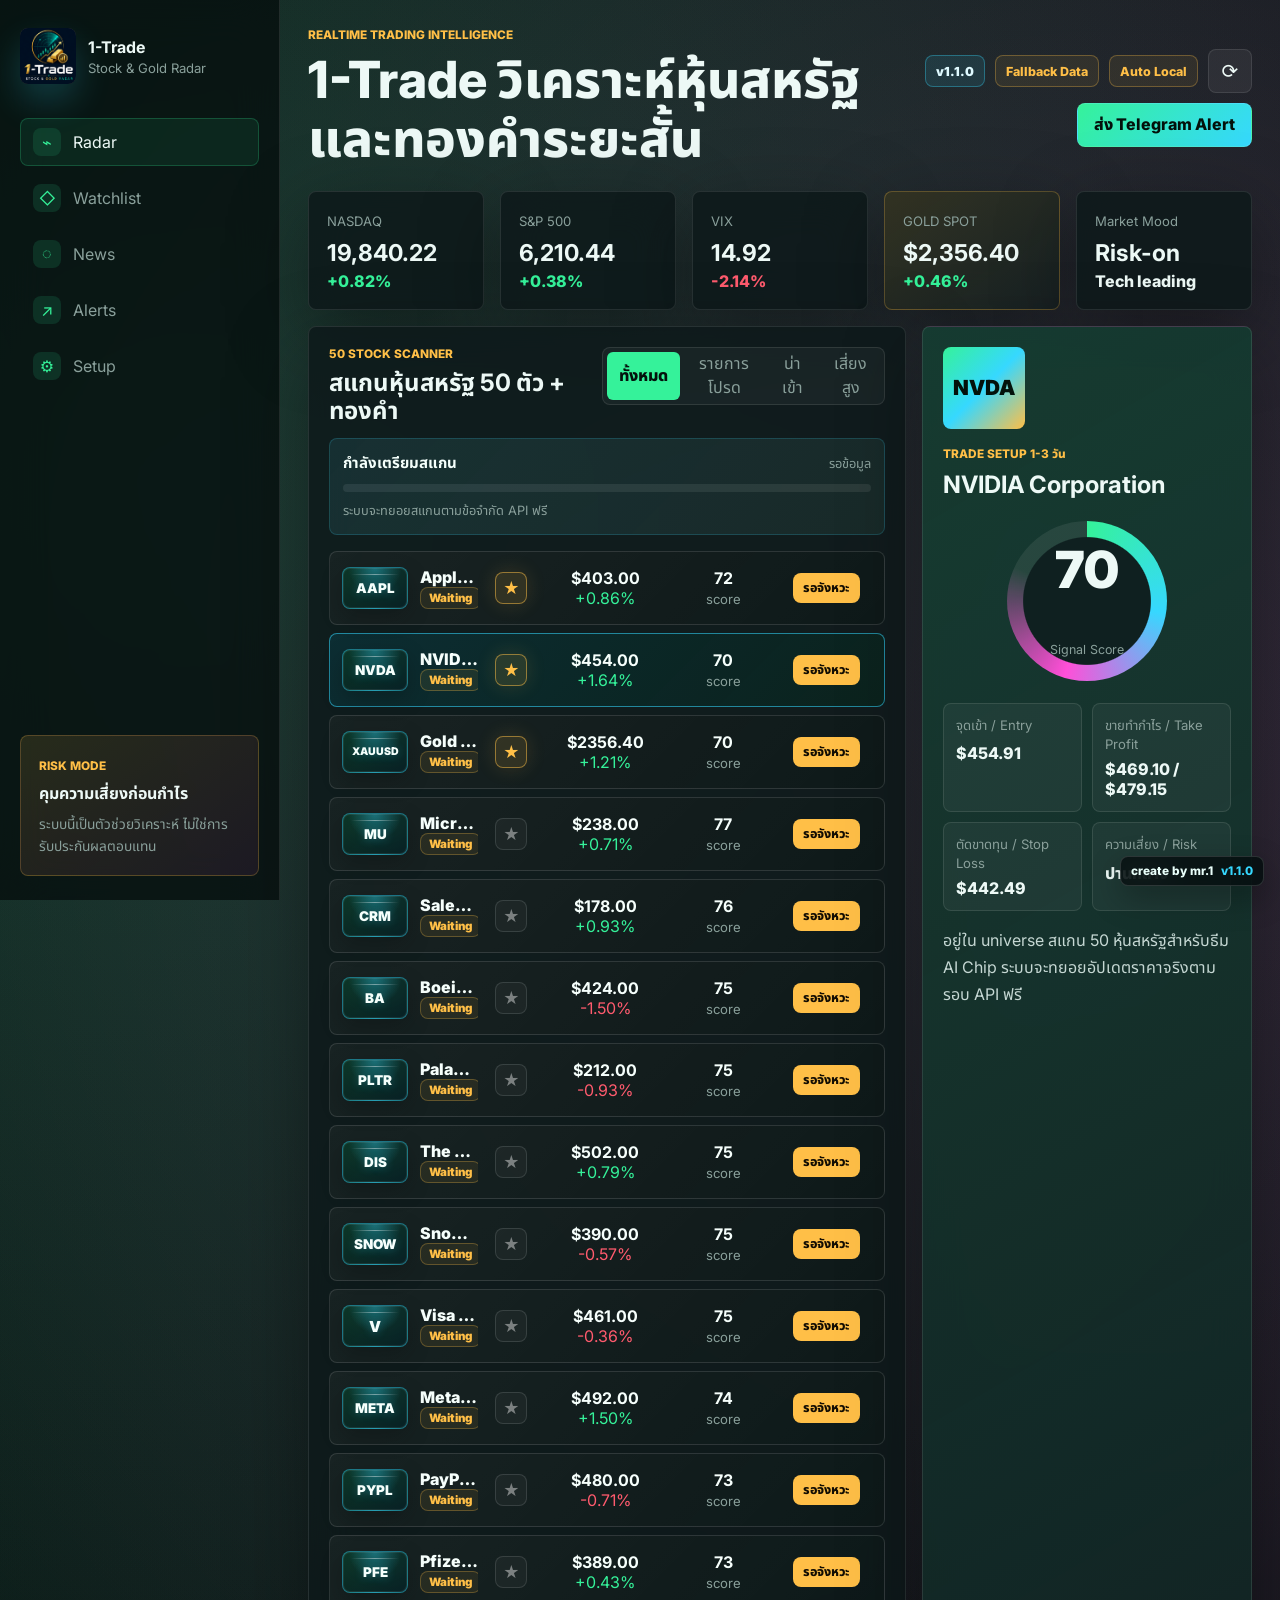
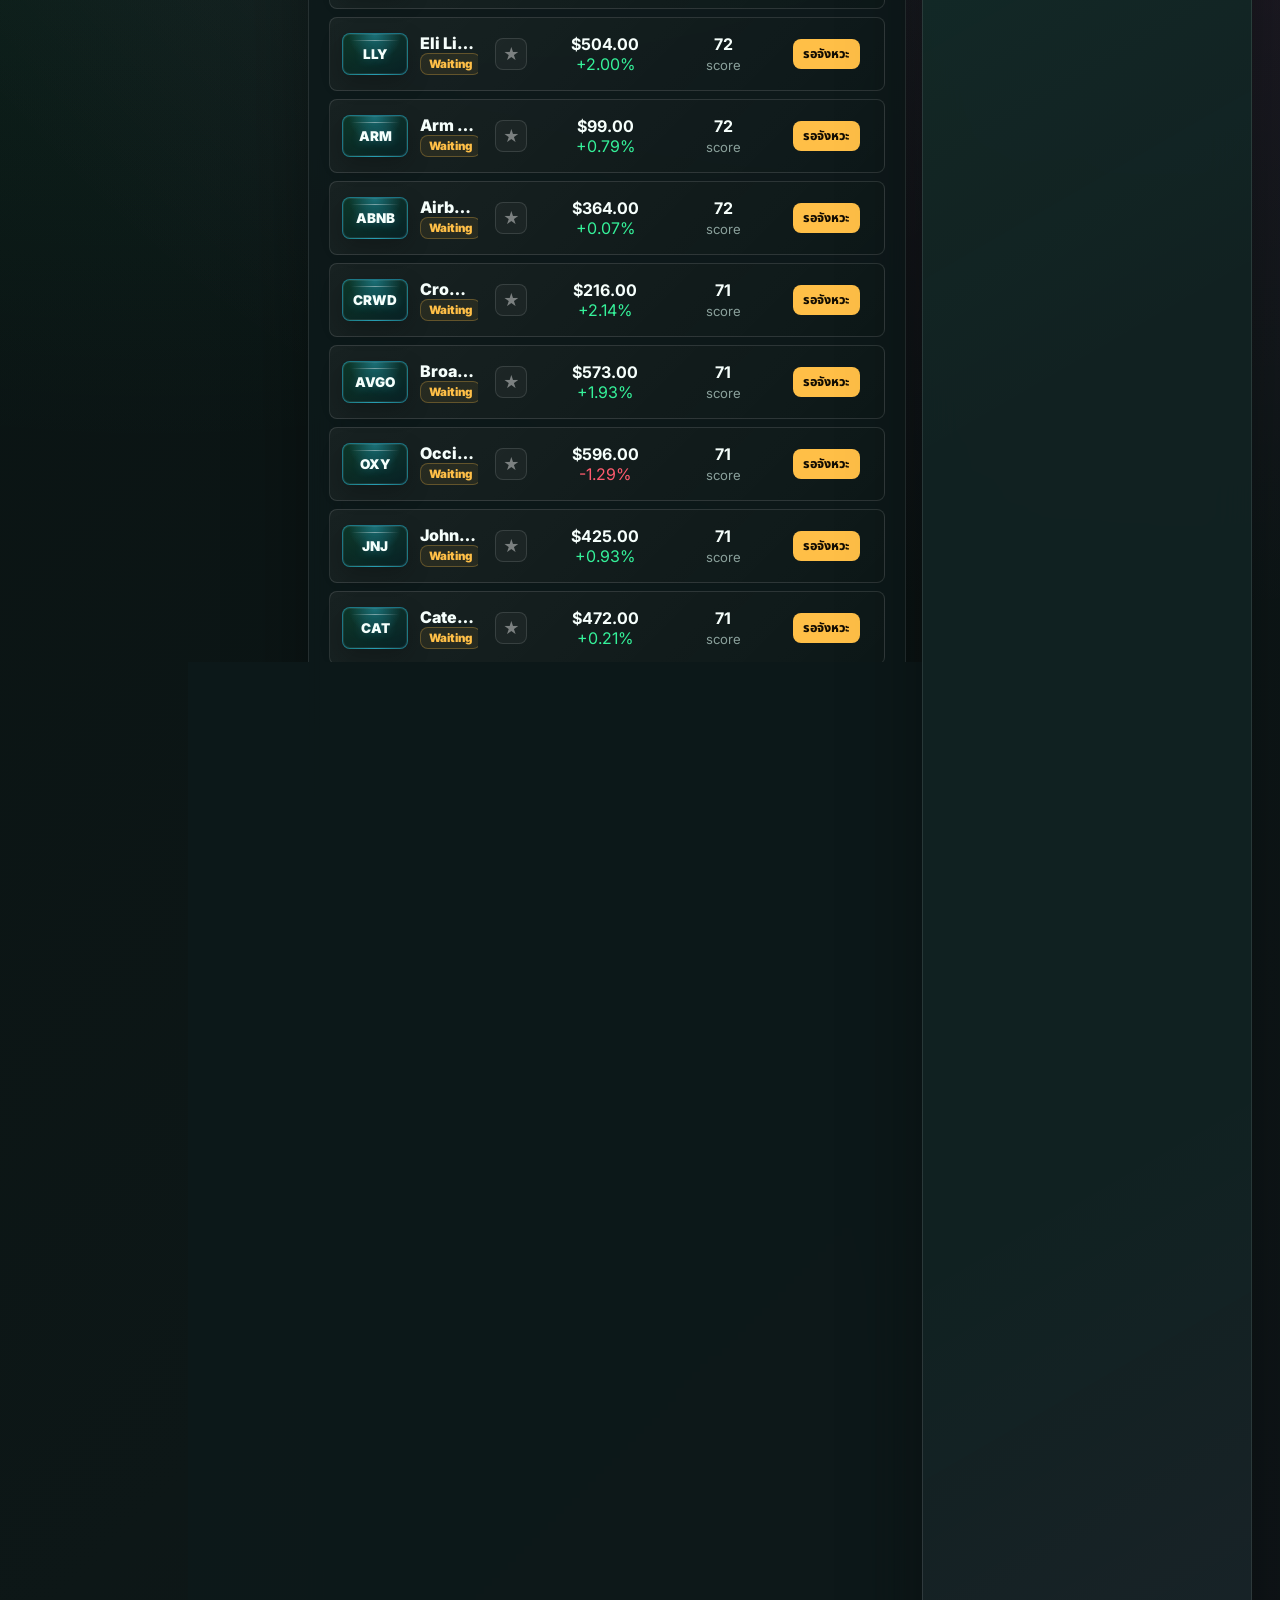
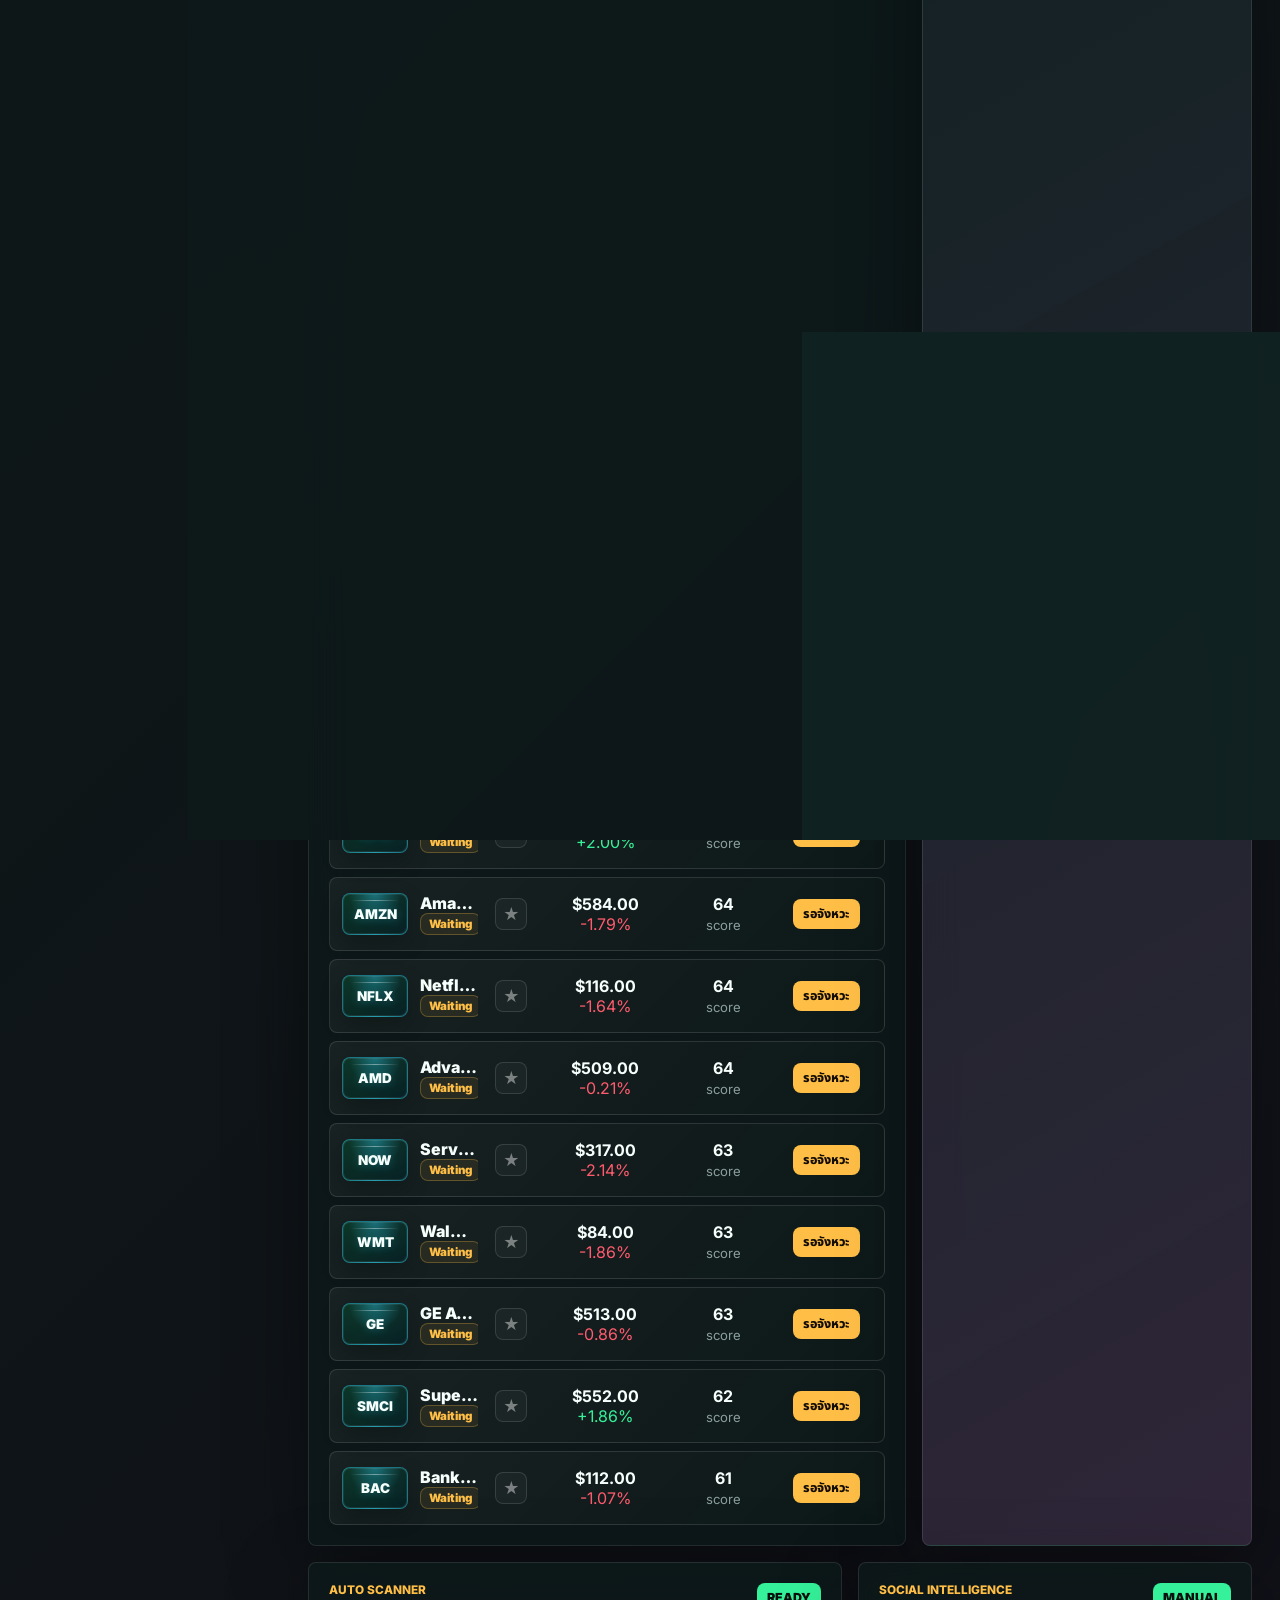
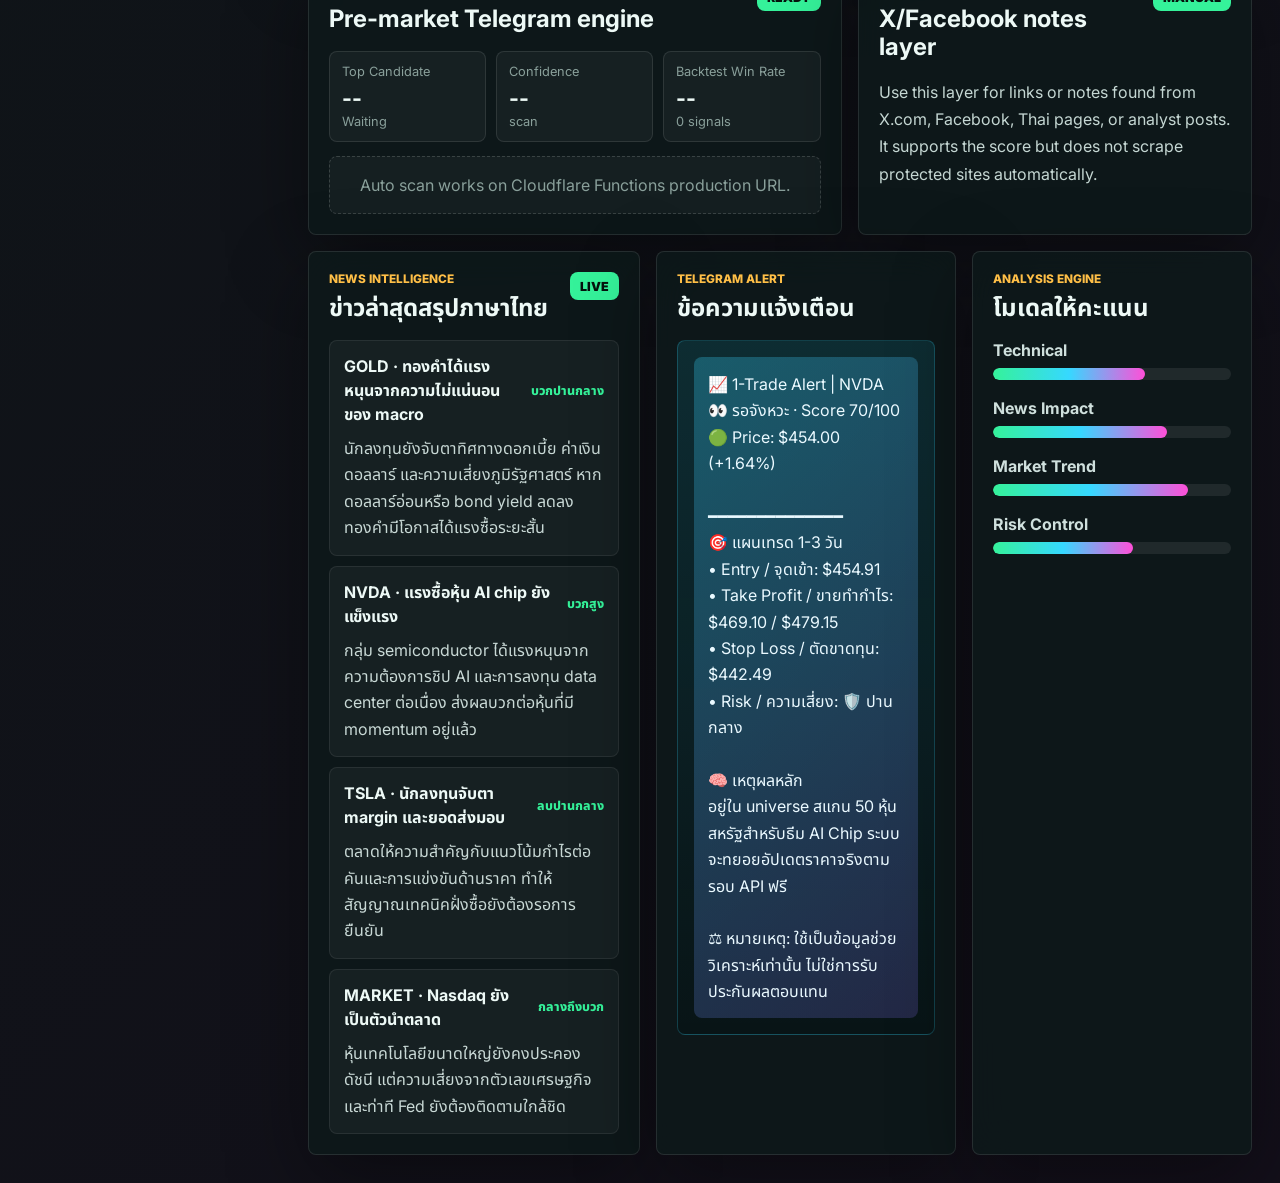
==== commit db0bd2b1: "Add auto scanner and Telegram schedule" ====
--- a/index.html
+++ b/index.html
@@ -66,8 +66,9 @@
             <h1>1-Trade วิเคราะห์หุ้นสหรัฐและทองคำระยะสั้น</h1>
           </div>
           <div class="top-actions">
-            <span class="version-pill" data-app-version>v1.0.11</span>
+            <span class="version-pill" data-app-version>v1.1.0</span>
             <span class="data-mode" id="dataModeBadge">Loading Data</span>
+            <span class="data-mode" id="autoScanBadge">Auto Scan</span>
             <button id="refreshButton" class="icon-button" type="button" title="รีเฟรชข้อมูล">⟳</button>
             <button id="telegramButton" class="primary-button" type="button">ส่ง Telegram Alert</button>
           </div>
@@ -158,6 +159,48 @@
           </aside>
         </section>
 
+        <section class="automation-grid">
+          <section class="auto-scan-panel" aria-label="Auto scanner">
+            <div class="panel-heading">
+              <div>
+                <p class="eyebrow">Auto Scanner</p>
+                <h2>Pre-market Telegram engine</h2>
+              </div>
+              <span class="live-pill" id="autoScanStatus">READY</span>
+            </div>
+            <div class="auto-summary">
+              <article>
+                <span>Top Candidate</span>
+                <strong id="autoTopTicker">--</strong>
+                <em id="autoTopSignal">Waiting</em>
+              </article>
+              <article>
+                <span>Confidence</span>
+                <strong id="autoTopConfidence">--</strong>
+                <em id="autoScanMode">scan</em>
+              </article>
+              <article>
+                <span>Backtest Win Rate</span>
+                <strong id="backtestWinRate">--</strong>
+                <em id="backtestStats">0 signals</em>
+              </article>
+            </div>
+            <div class="auto-list" id="autoSignalList"></div>
+          </section>
+
+          <section class="social-panel" aria-label="Social intelligence">
+            <div class="panel-heading">
+              <div>
+                <p class="eyebrow">Social Intelligence</p>
+                <h2>X/Facebook notes layer</h2>
+              </div>
+              <span class="live-pill" id="socialStatus">MANUAL</span>
+            </div>
+            <p class="setup-reason">Use this layer for links or notes found from X.com, Facebook, Thai pages, or analyst posts. It supports the score but does not scrape protected sites automatically.</p>
+            <div class="social-notes" id="socialNotesList"></div>
+          </section>
+        </section>
+
         <section class="insight-grid">
           <section class="news-panel" aria-label="Thai market news">
             <div class="panel-heading">
@@ -216,7 +259,7 @@
     <div class="toast" id="toast" role="status" aria-live="polite"></div>
     <div class="creator-credit" aria-label="System credit">
       <span data-created-by>create by mr.1</span>
-      <span data-app-version>v1.0.11</span>
+      <span data-app-version>v1.1.0</span>
     </div>
     <script src="./system-meta.js"></script>
     <script src="./app.js"></script>
--- a/styles.css
+++ b/styles.css
@@ -274,7 +274,8 @@
 
 .market-strip,
 .workspace-grid,
-.insight-grid {
+.insight-grid,
+.automation-grid {
   display: grid;
   gap: 16px;
 }
@@ -290,6 +291,8 @@
 .news-panel,
 .alert-panel,
 .engine-panel,
+.auto-scan-panel,
+.social-panel,
 .settings-panel,
 .settings-card {
   border: 1px solid var(--line);
@@ -347,14 +350,78 @@
   margin-bottom: 16px;
 }
 
+.automation-grid {
+  grid-template-columns: minmax(0, 1.15fr) minmax(320px, 0.85fr);
+  margin-bottom: 16px;
+}
+
 .watch-panel,
 .signal-panel,
 .news-panel,
 .alert-panel,
 .engine-panel,
+.auto-scan-panel,
+.social-panel,
 .settings-panel,
 .settings-card {
   padding: 20px;
+}
+
+.auto-summary {
+  display: grid;
+  grid-template-columns: repeat(3, minmax(0, 1fr));
+  gap: 10px;
+  margin-bottom: 14px;
+}
+
+.auto-summary article,
+.auto-signal,
+.social-note {
+  padding: 12px;
+  border: 1px solid rgba(255, 255, 255, 0.1);
+  border-radius: 8px;
+  background: rgba(255, 255, 255, 0.04);
+}
+
+.auto-summary span,
+.auto-summary em,
+.social-note span {
+  display: block;
+  color: var(--muted);
+  font-size: 0.8rem;
+  font-style: normal;
+}
+
+.auto-summary strong {
+  display: block;
+  margin: 6px 0 3px;
+  color: var(--text);
+  font-size: 1.35rem;
+}
+
+.auto-list,
+.social-notes {
+  display: grid;
+  gap: 8px;
+}
+
+.auto-signal {
+  display: grid;
+  grid-template-columns: 82px minmax(0, 1fr) auto;
+  align-items: center;
+  gap: 10px;
+}
+
+.auto-signal strong,
+.social-note strong {
+  color: var(--text);
+}
+
+.auto-signal p,
+.social-note p {
+  margin: 4px 0 0;
+  color: #c9d9d6;
+  line-height: 1.55;
 }
 
 .panel-heading {
@@ -1089,6 +1156,7 @@
 
   .market-strip,
   .insight-grid,
+  .automation-grid,
   .settings-grid {
     grid-template-columns: repeat(2, minmax(0, 1fr));
   }
@@ -1154,7 +1222,16 @@
   .market-strip,
   .workspace-grid,
   .insight-grid,
+  .automation-grid,
   .settings-grid {
+    grid-template-columns: 1fr;
+  }
+
+  .auto-summary {
+    grid-template-columns: 1fr;
+  }
+
+  .auto-signal {
     grid-template-columns: 1fr;
   }
 
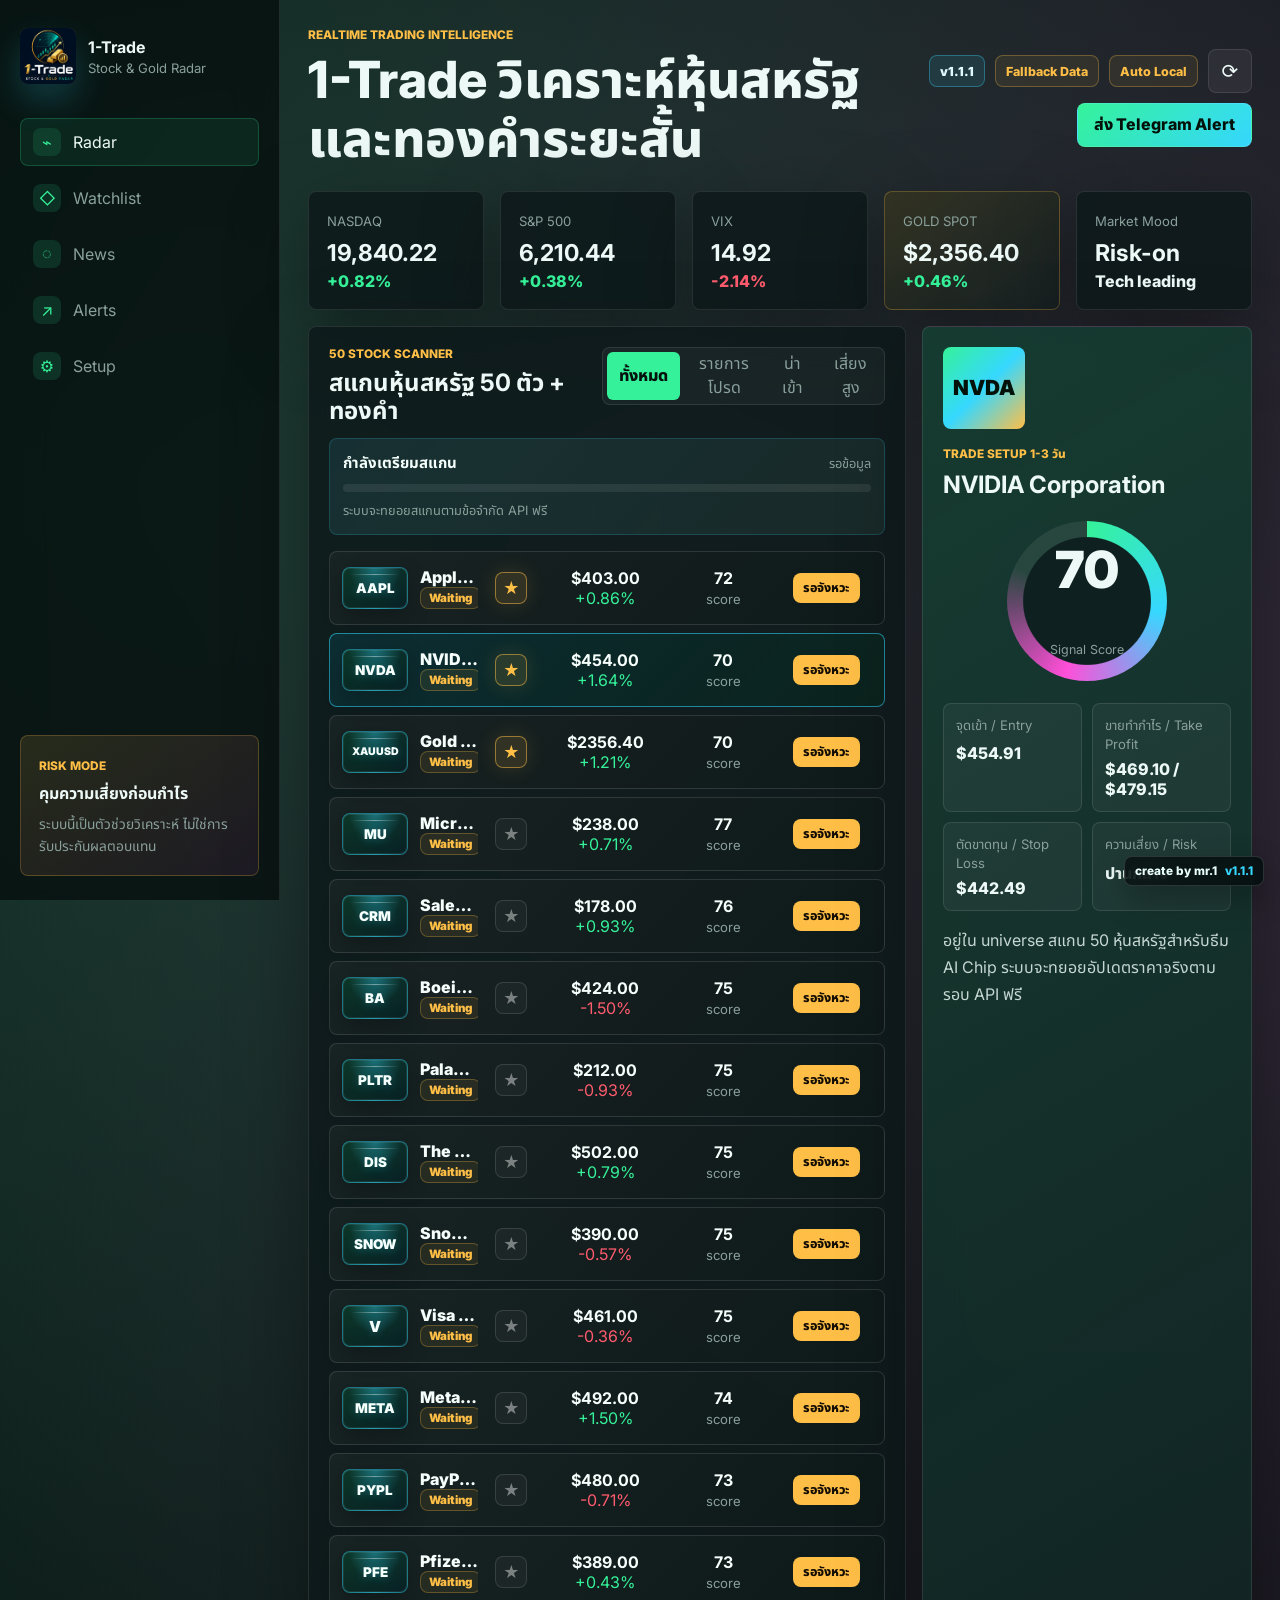
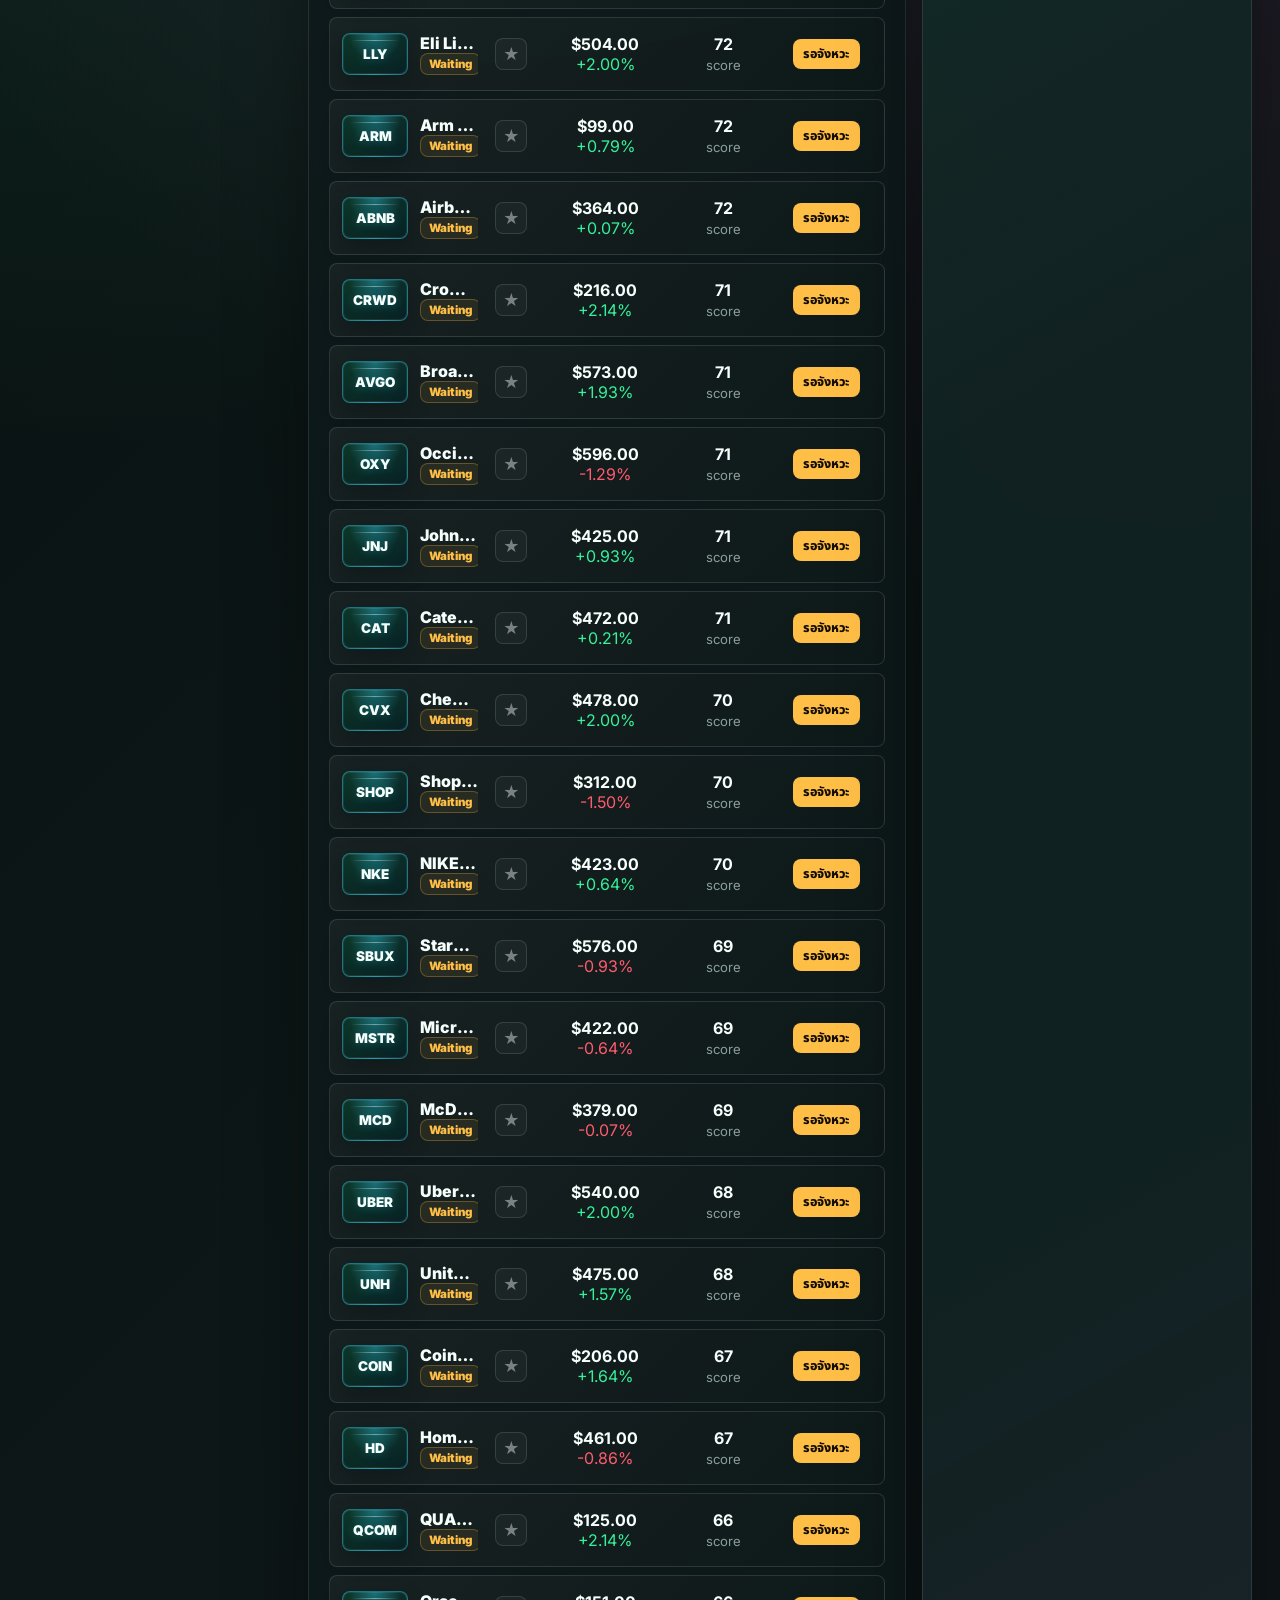
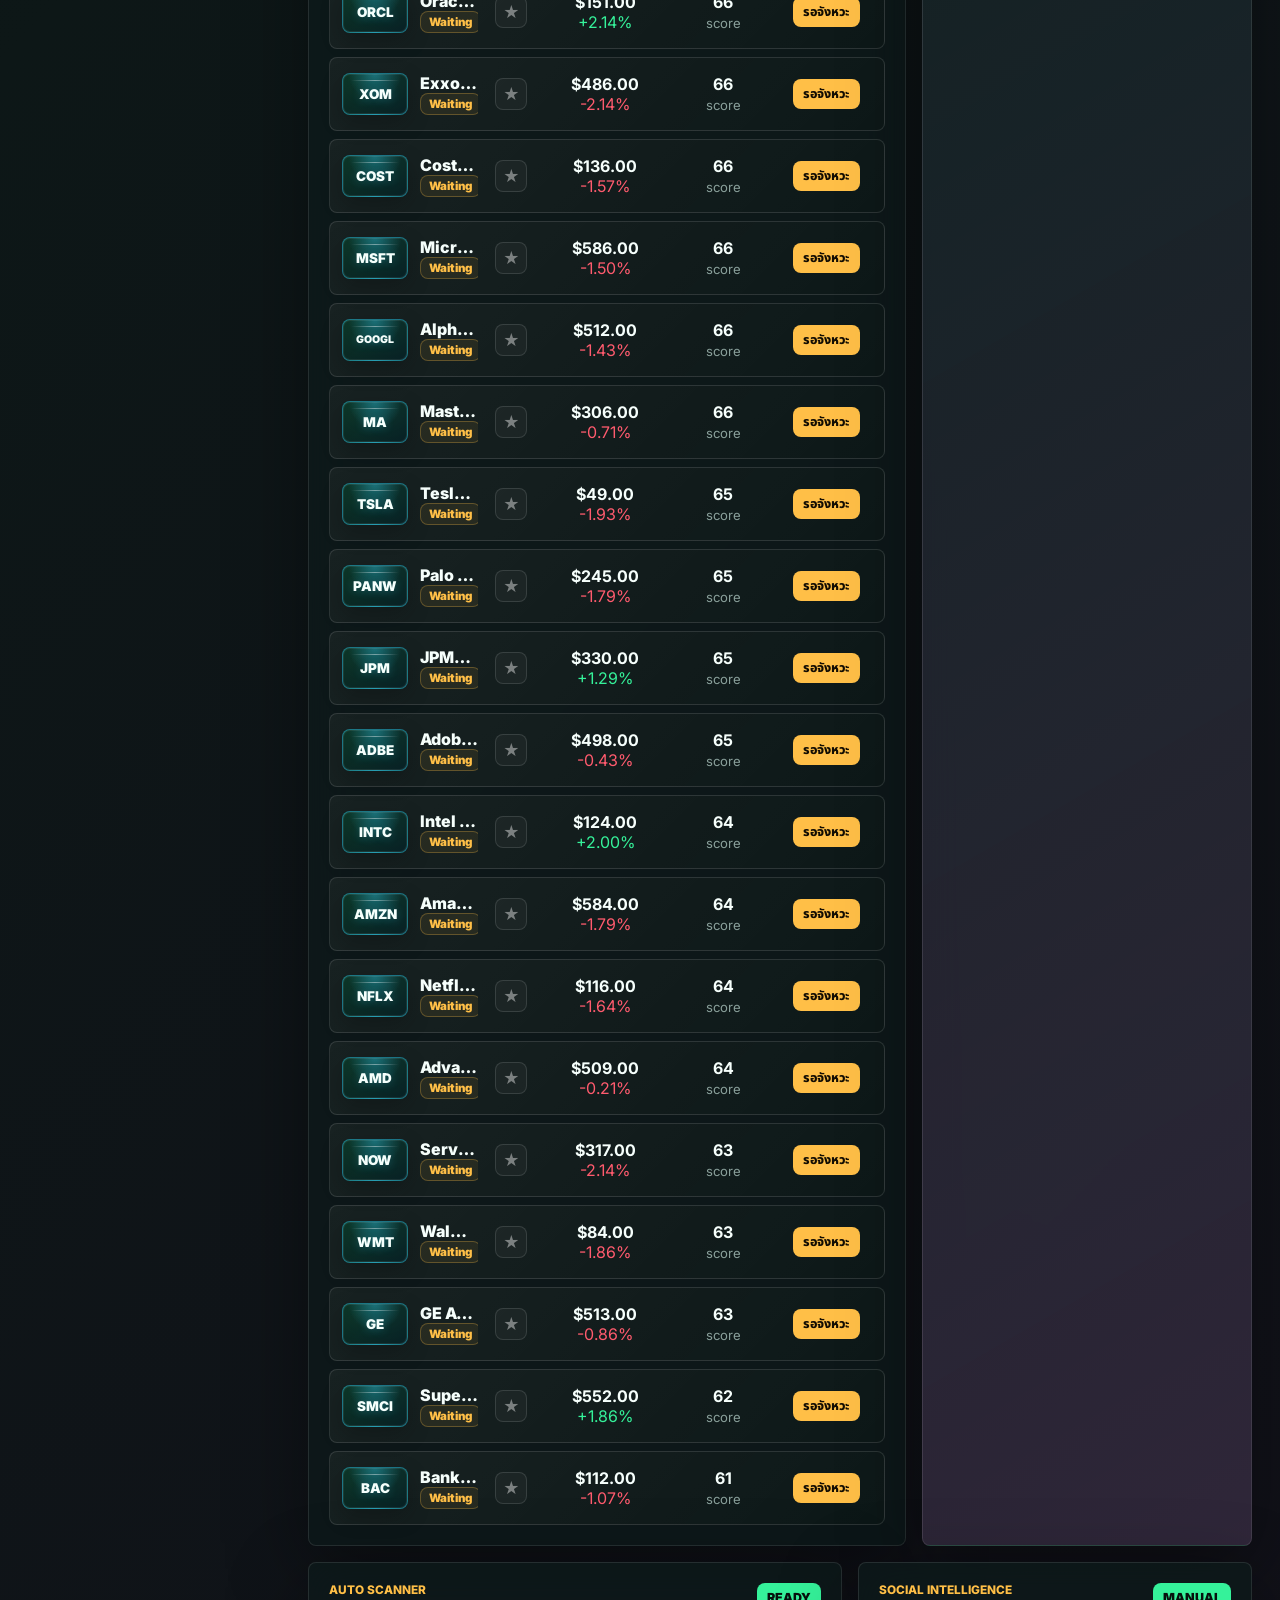
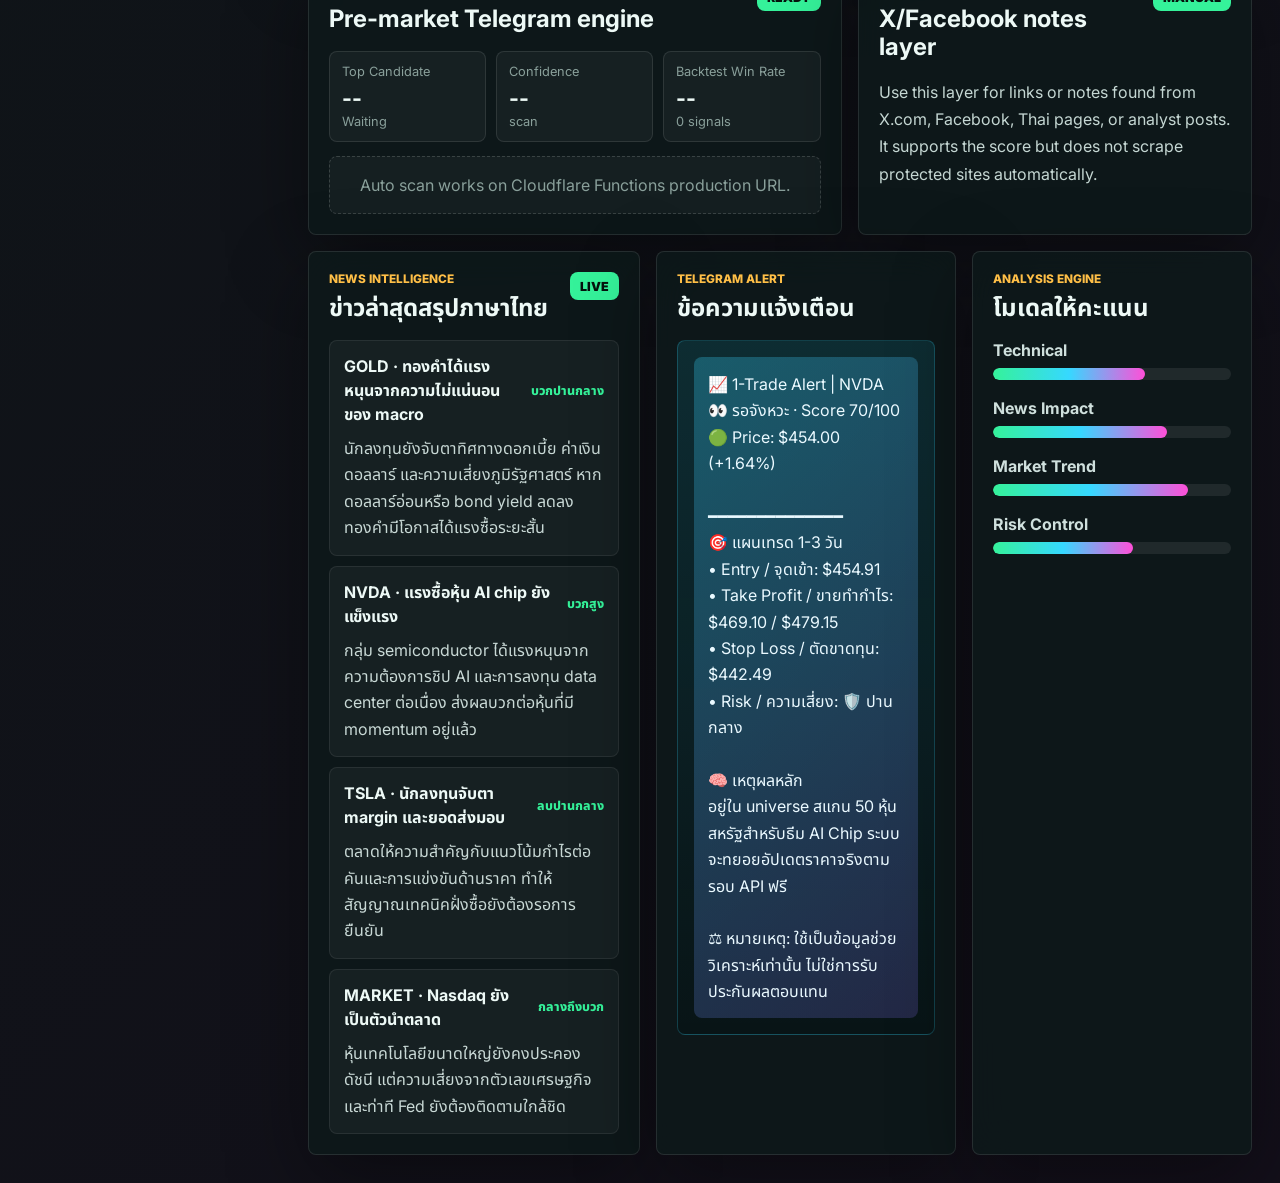
==== commit 113e2a4e: "Reduce Marketaux quota usage" ====
--- a/index.html
+++ b/index.html
@@ -66,7 +66,7 @@
             <h1>1-Trade วิเคราะห์หุ้นสหรัฐและทองคำระยะสั้น</h1>
           </div>
           <div class="top-actions">
-            <span class="version-pill" data-app-version>v1.1.0</span>
+            <span class="version-pill" data-app-version>v1.1.1</span>
             <span class="data-mode" id="dataModeBadge">Loading Data</span>
             <span class="data-mode" id="autoScanBadge">Auto Scan</span>
             <button id="refreshButton" class="icon-button" type="button" title="รีเฟรชข้อมูล">⟳</button>
@@ -259,7 +259,7 @@
     <div class="toast" id="toast" role="status" aria-live="polite"></div>
     <div class="creator-credit" aria-label="System credit">
       <span data-created-by>create by mr.1</span>
-      <span data-app-version>v1.1.0</span>
+      <span data-app-version>v1.1.1</span>
     </div>
     <script src="./system-meta.js"></script>
     <script src="./app.js"></script>
